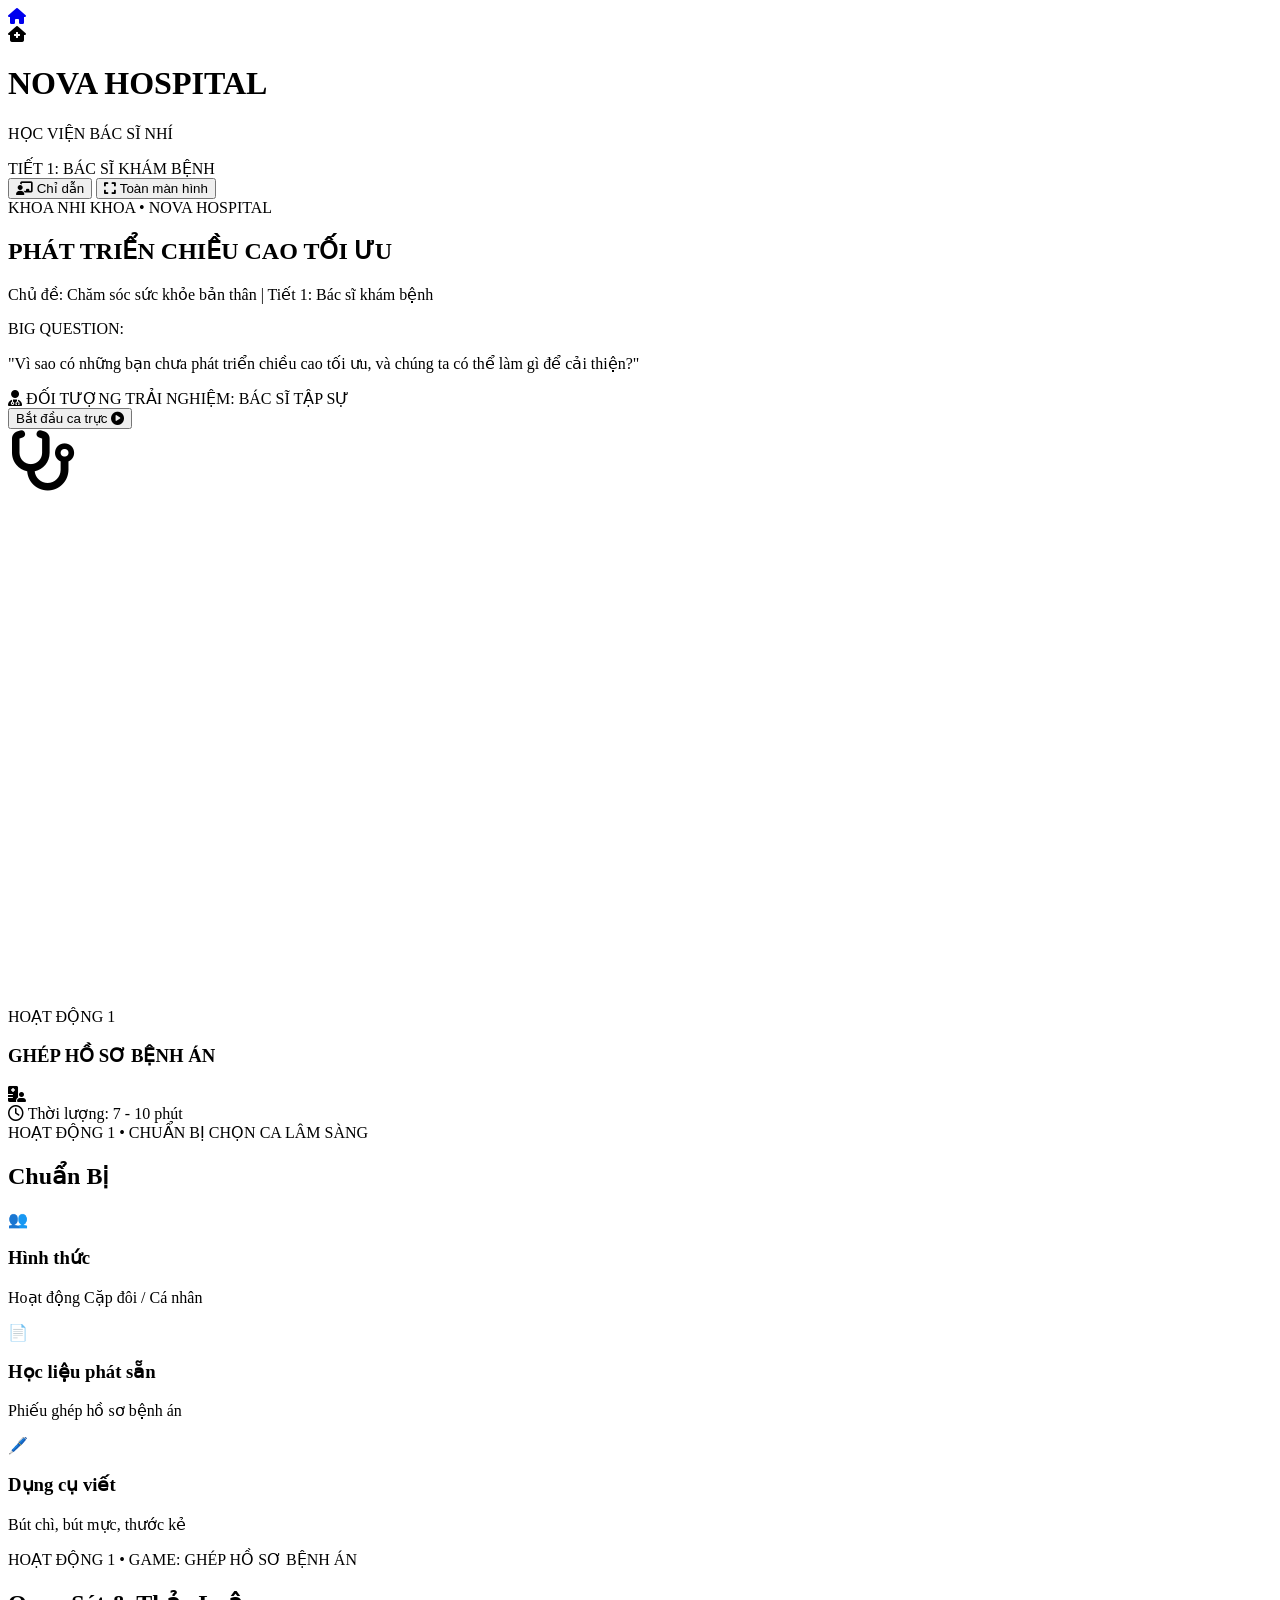
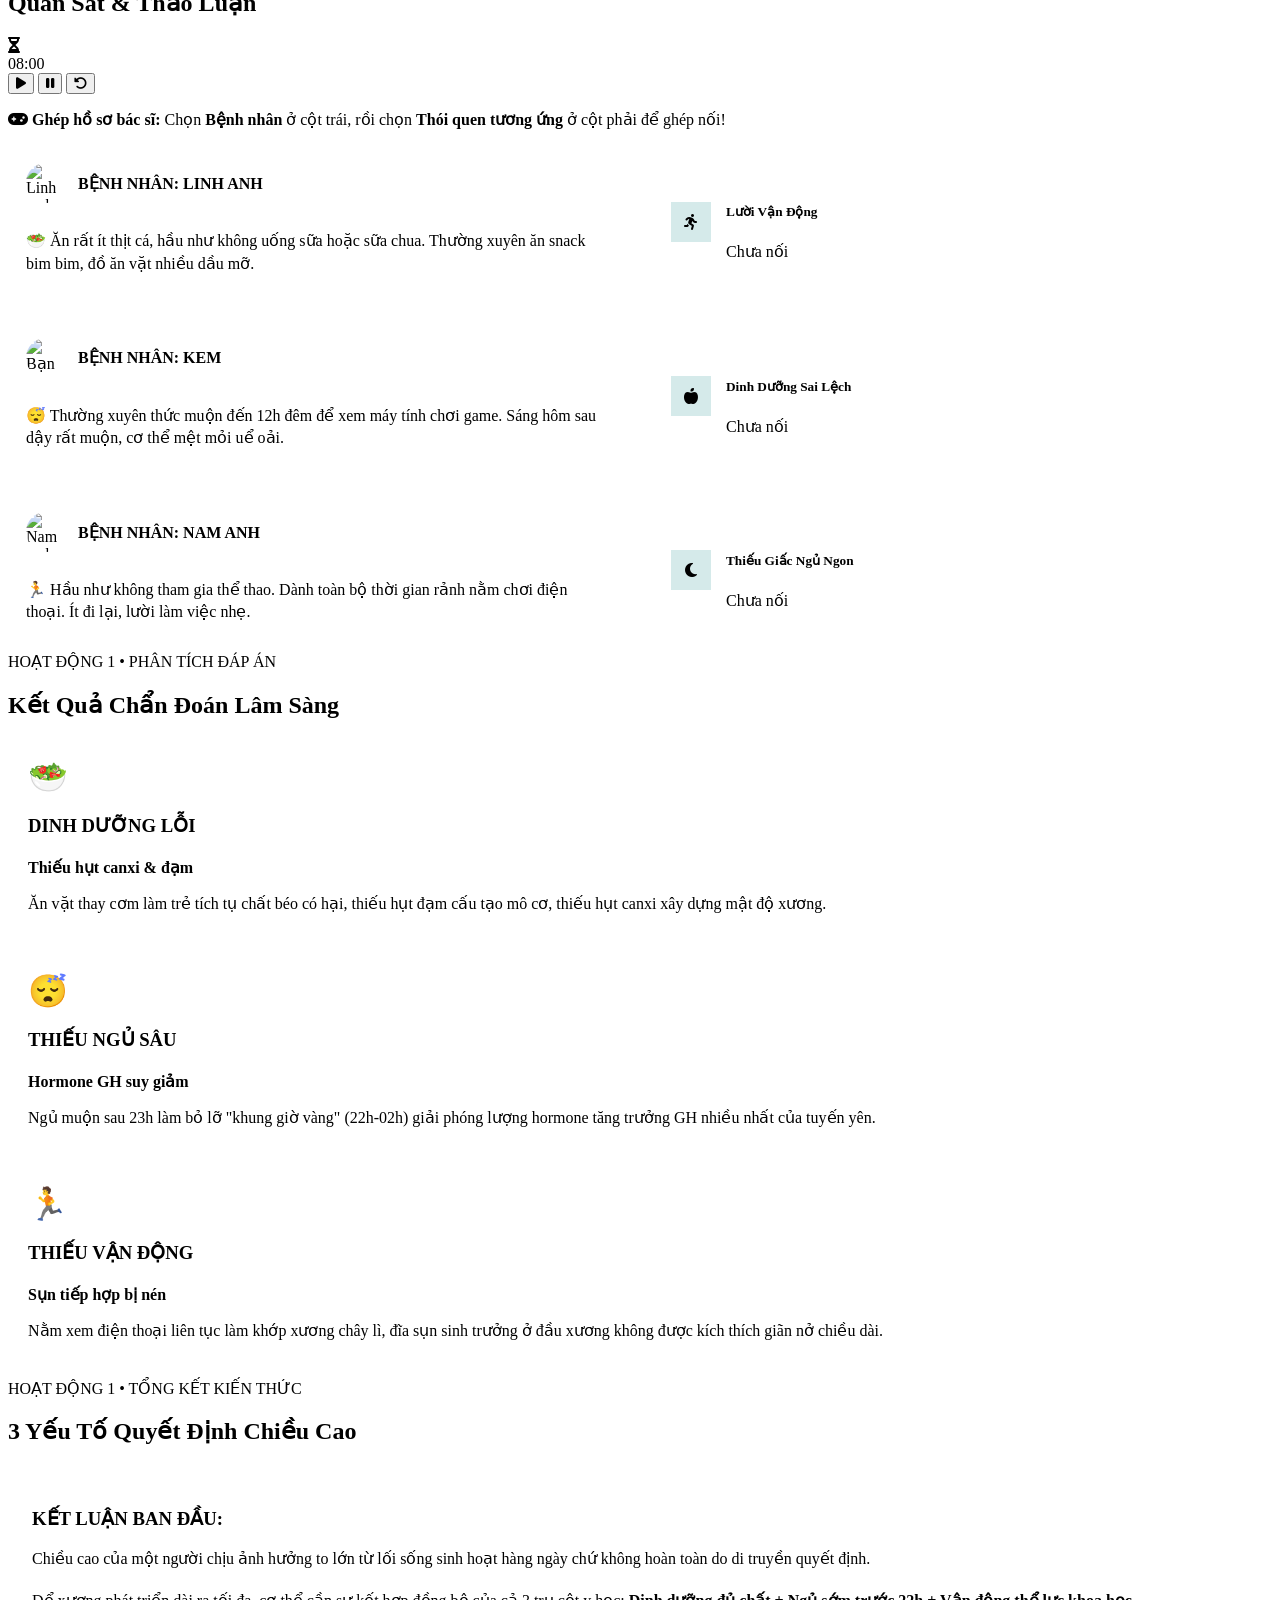
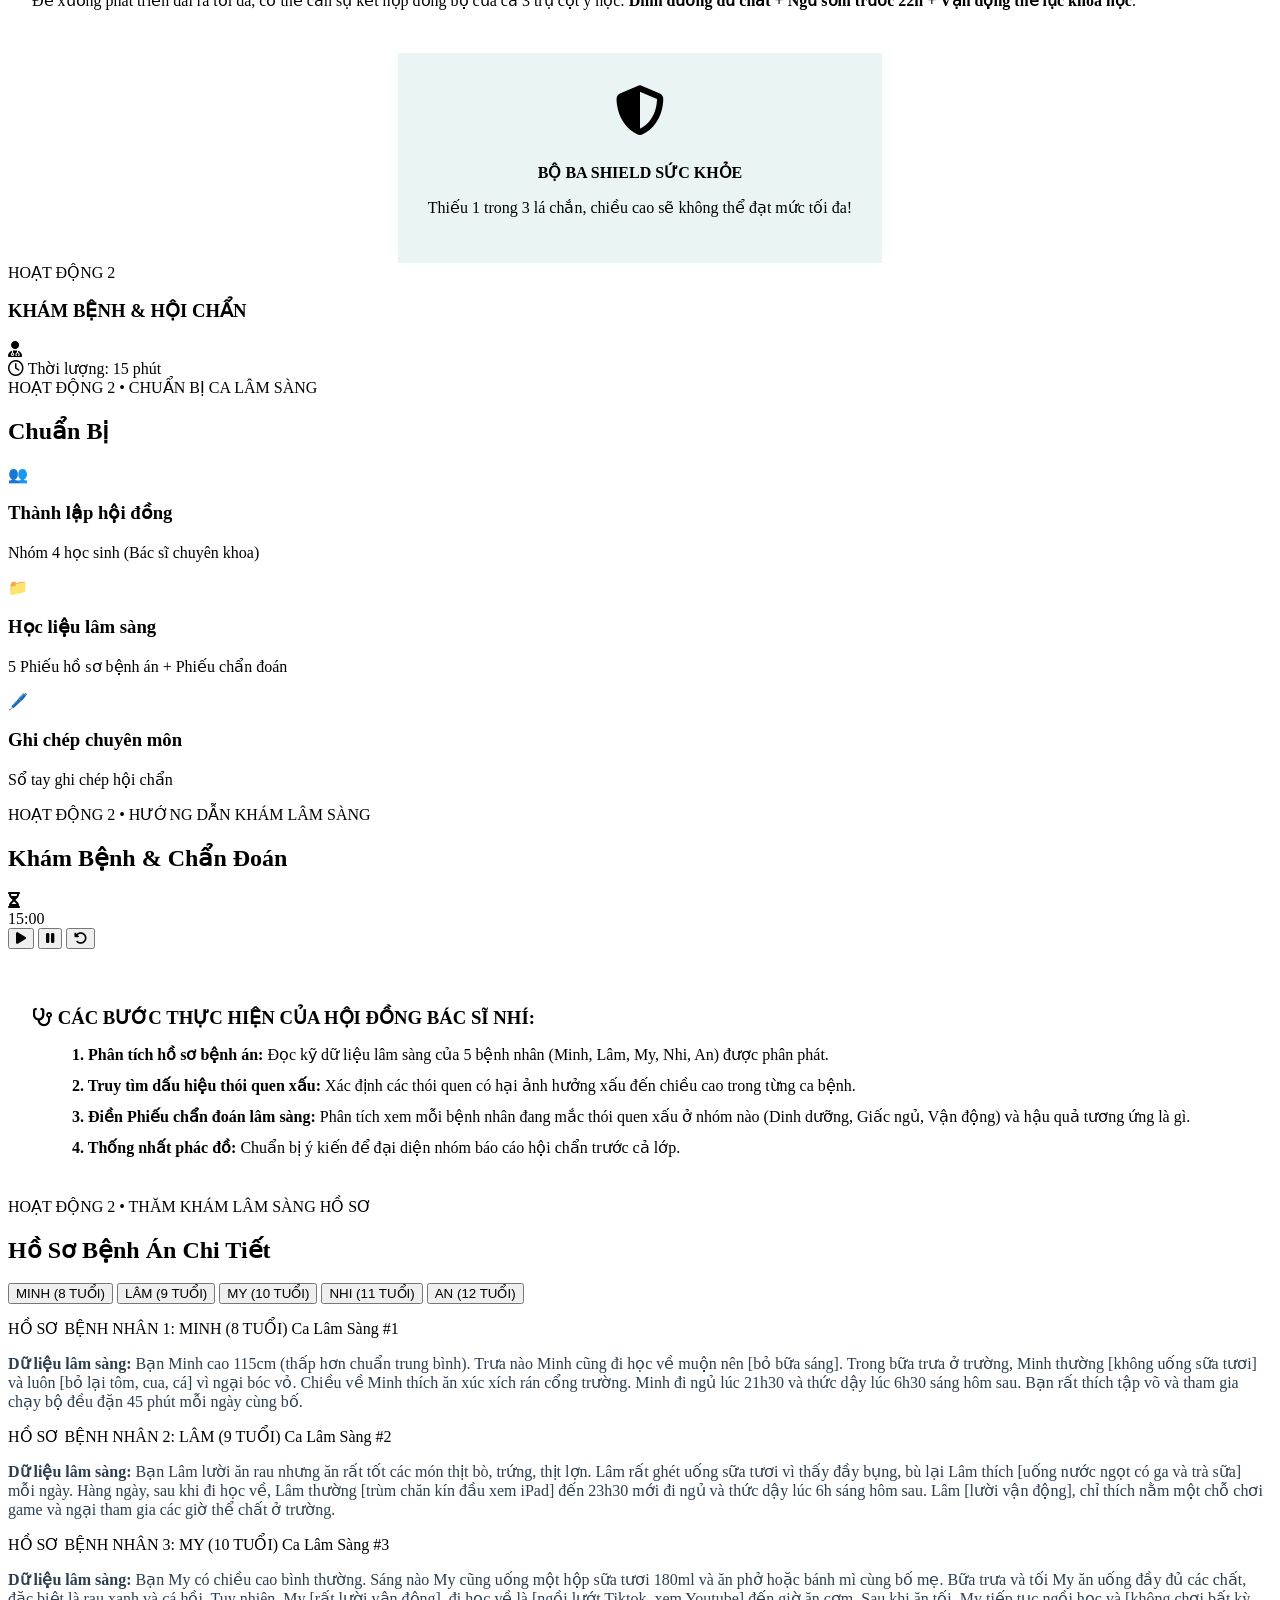
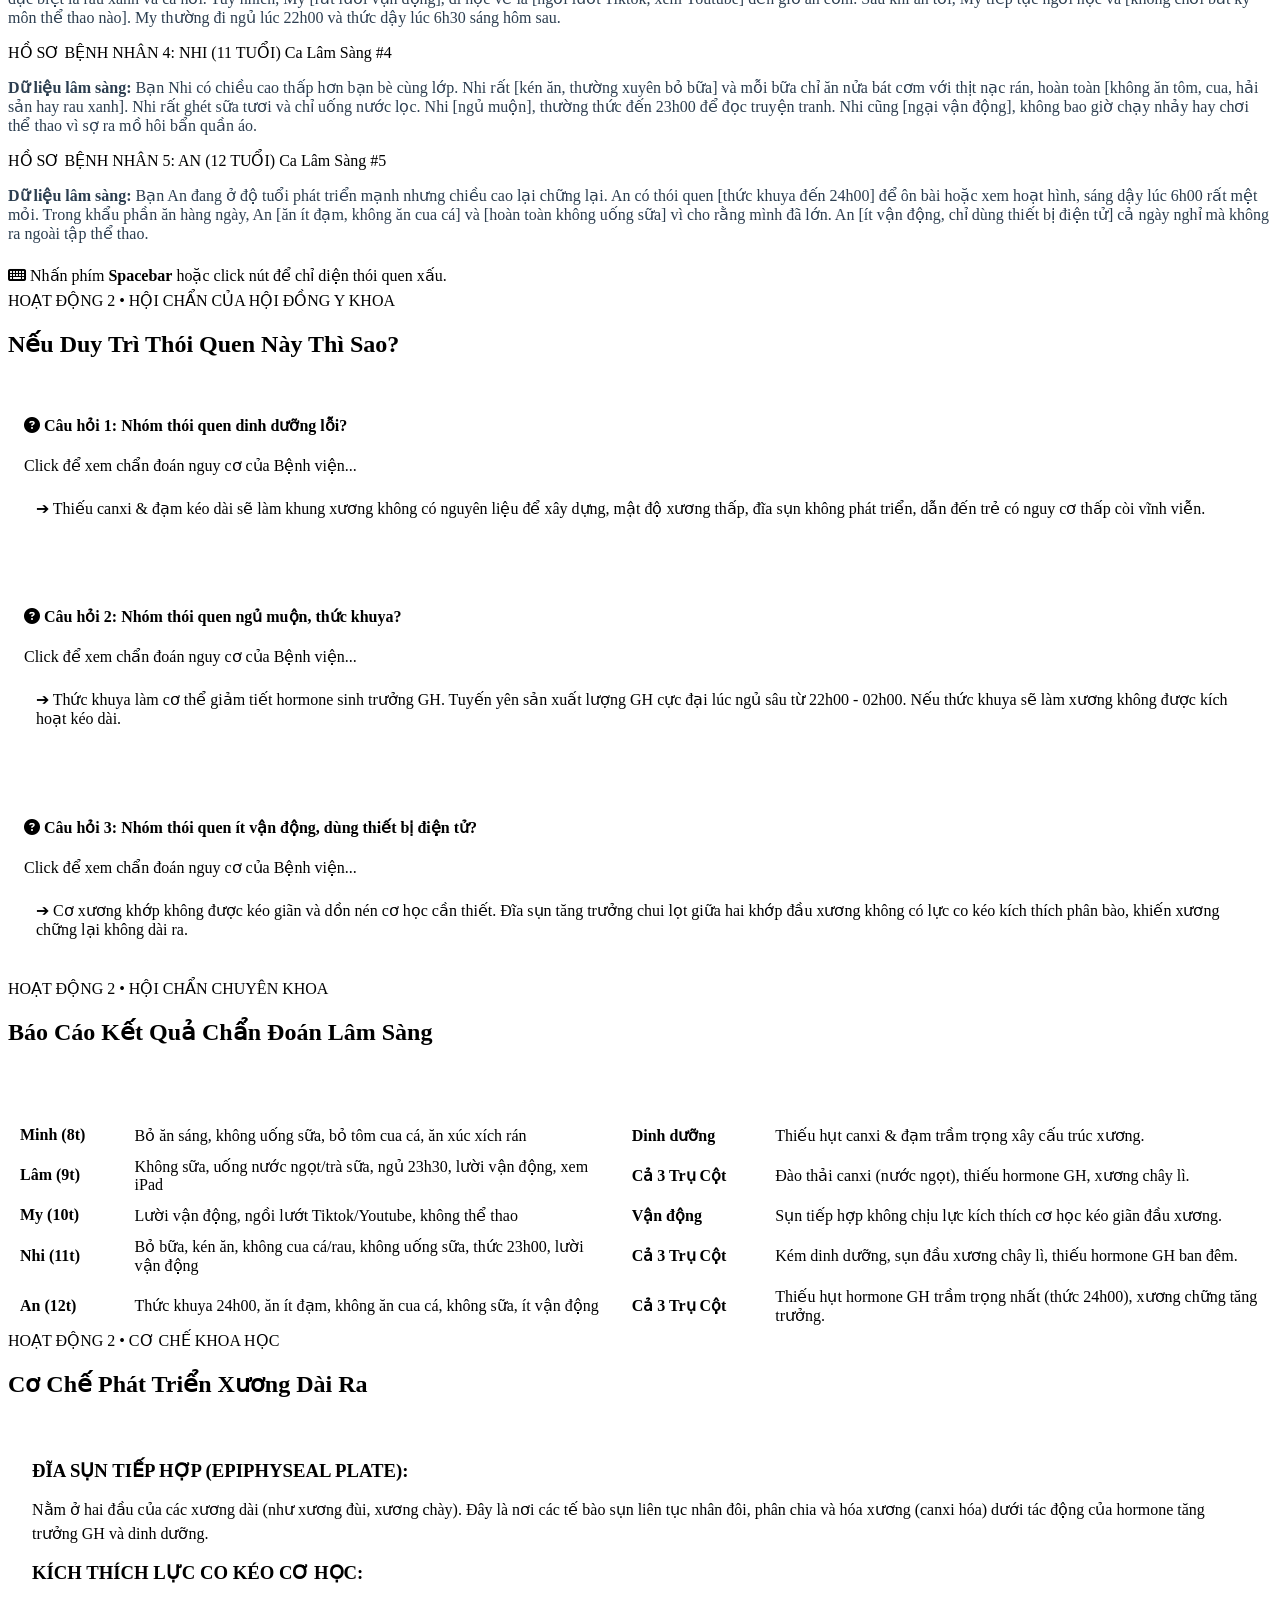
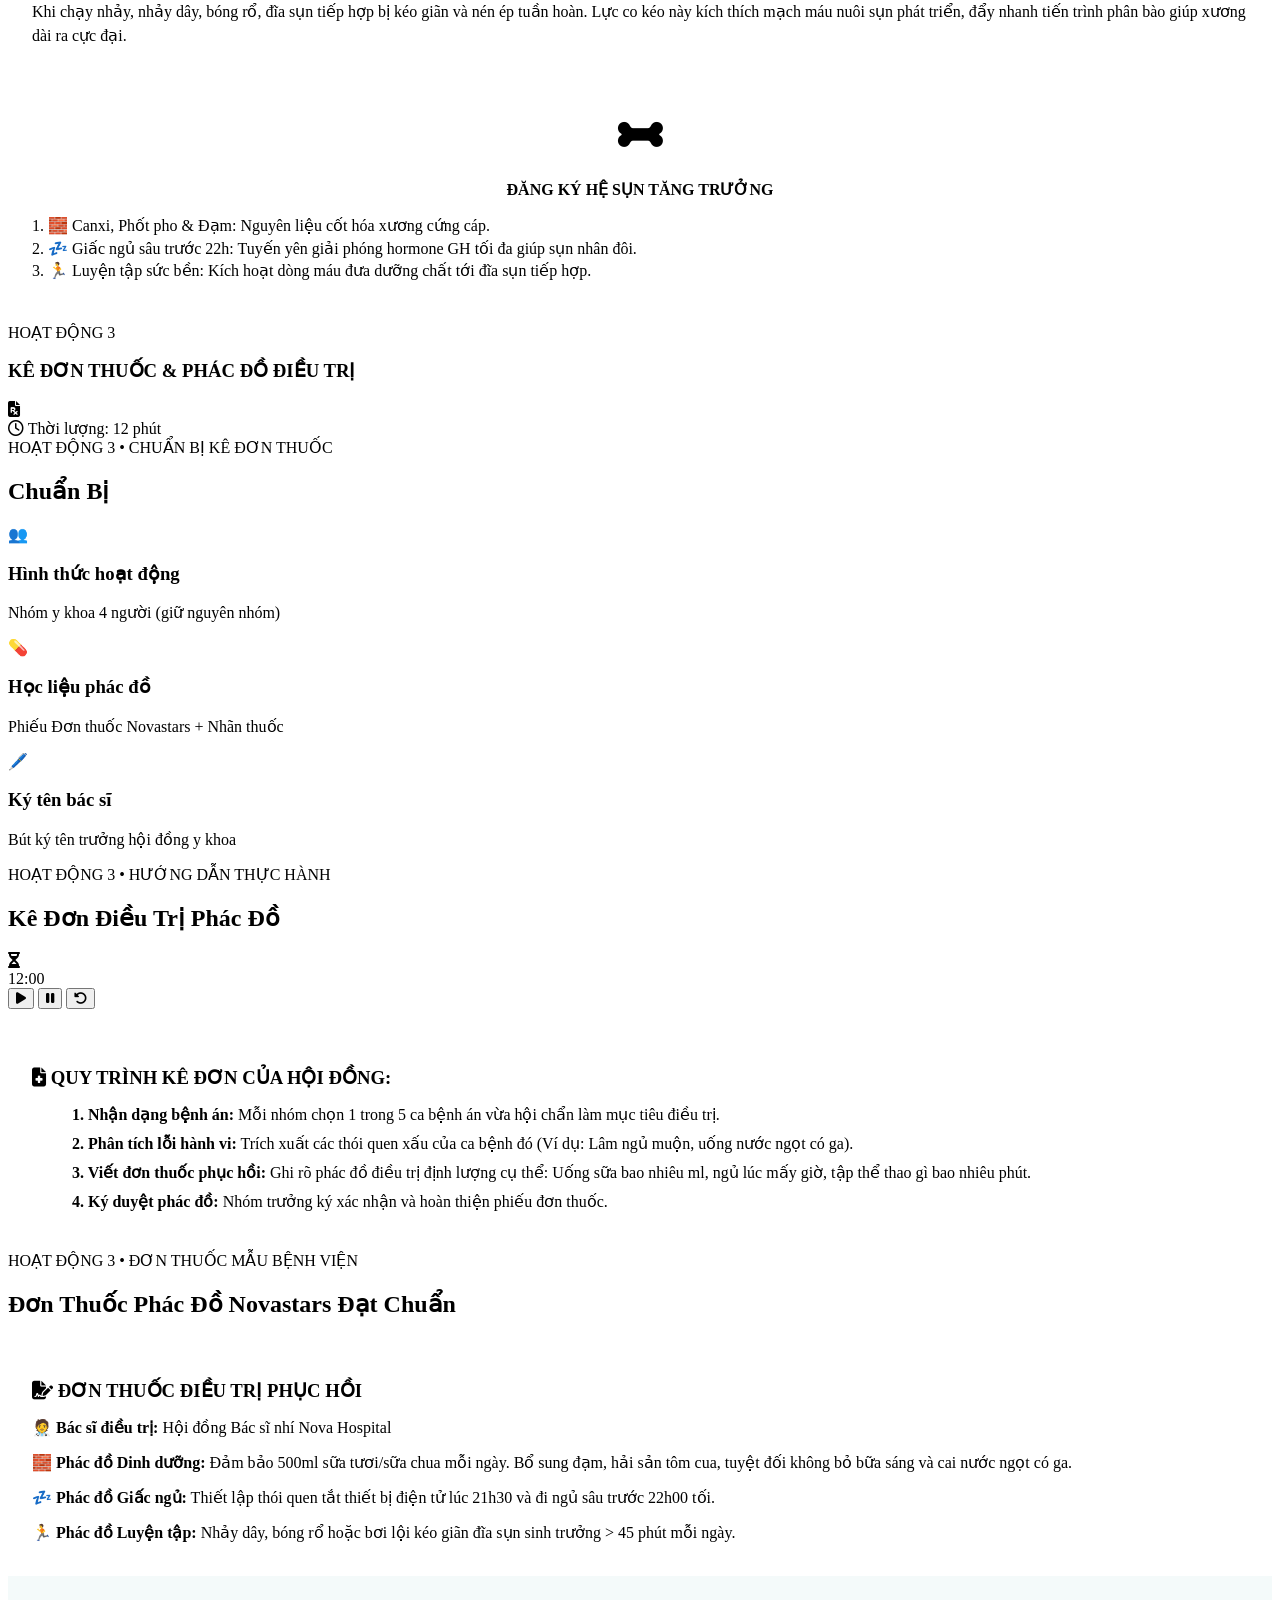
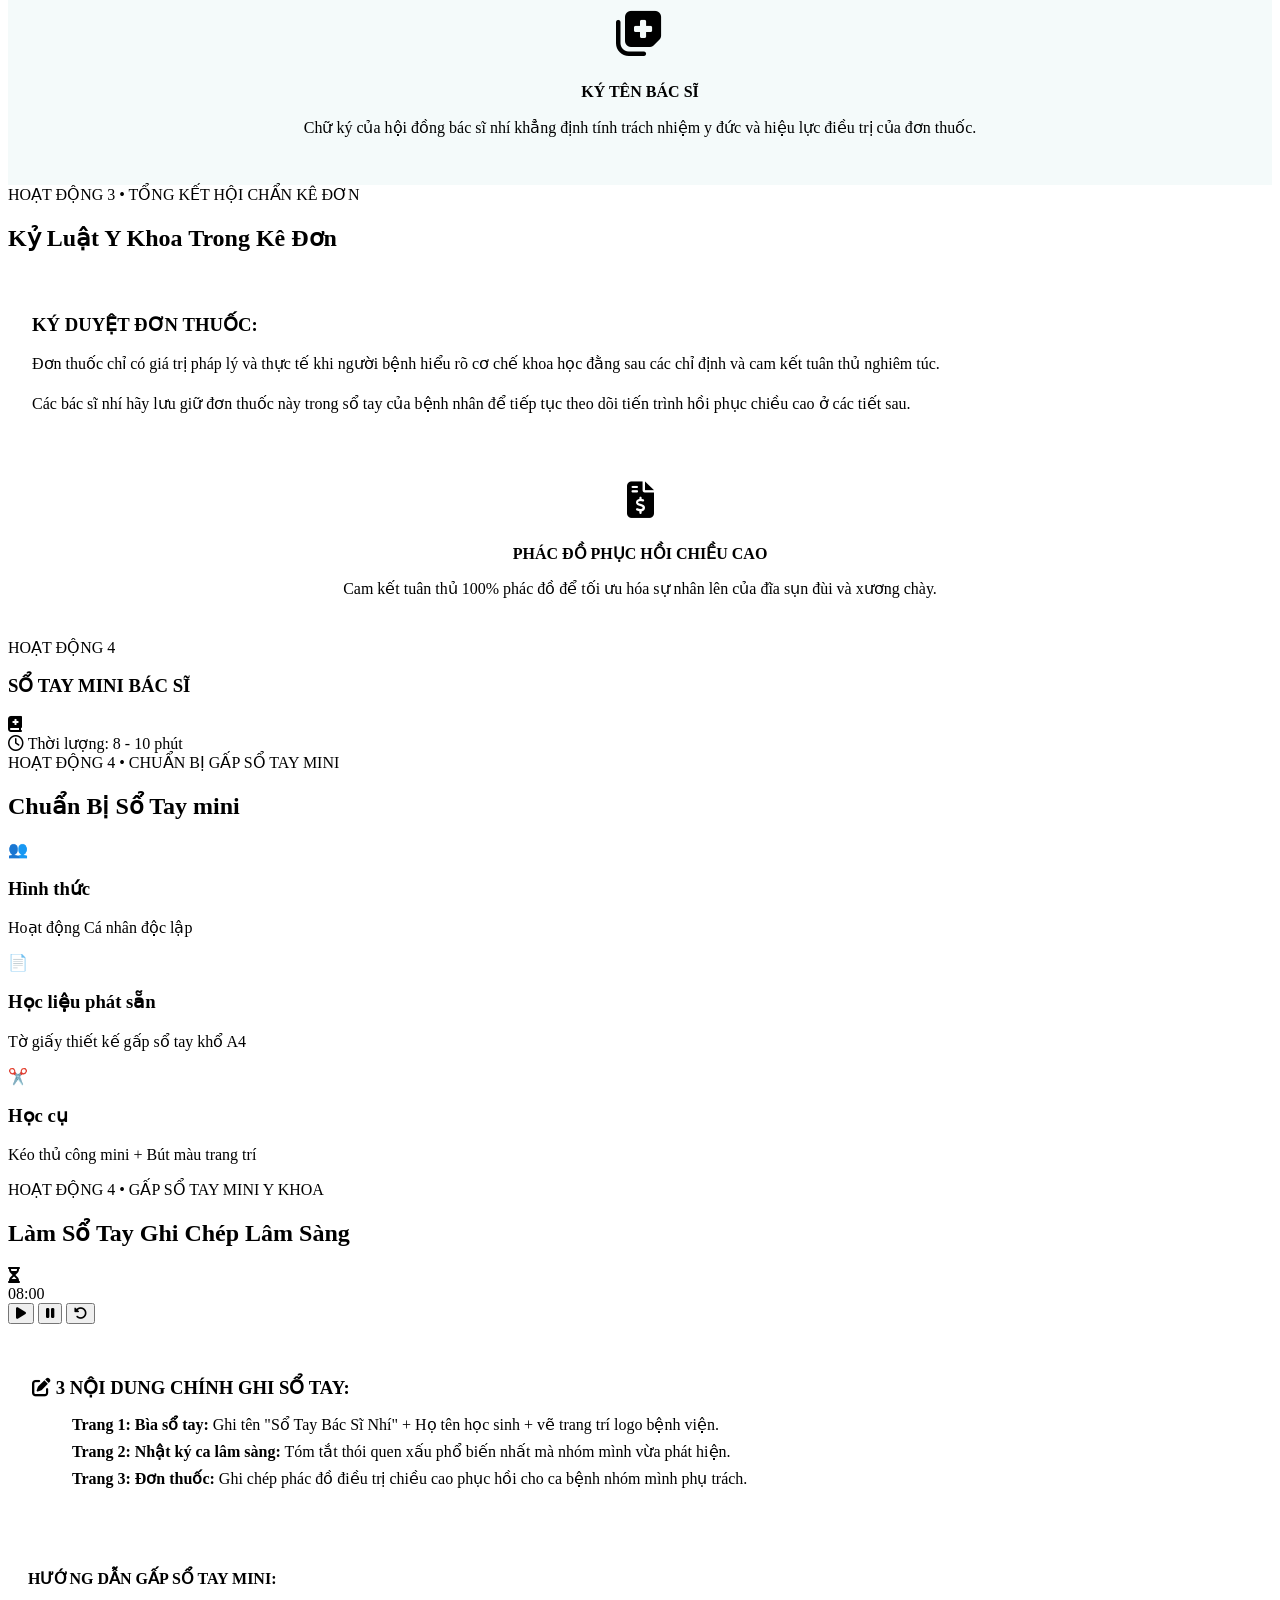
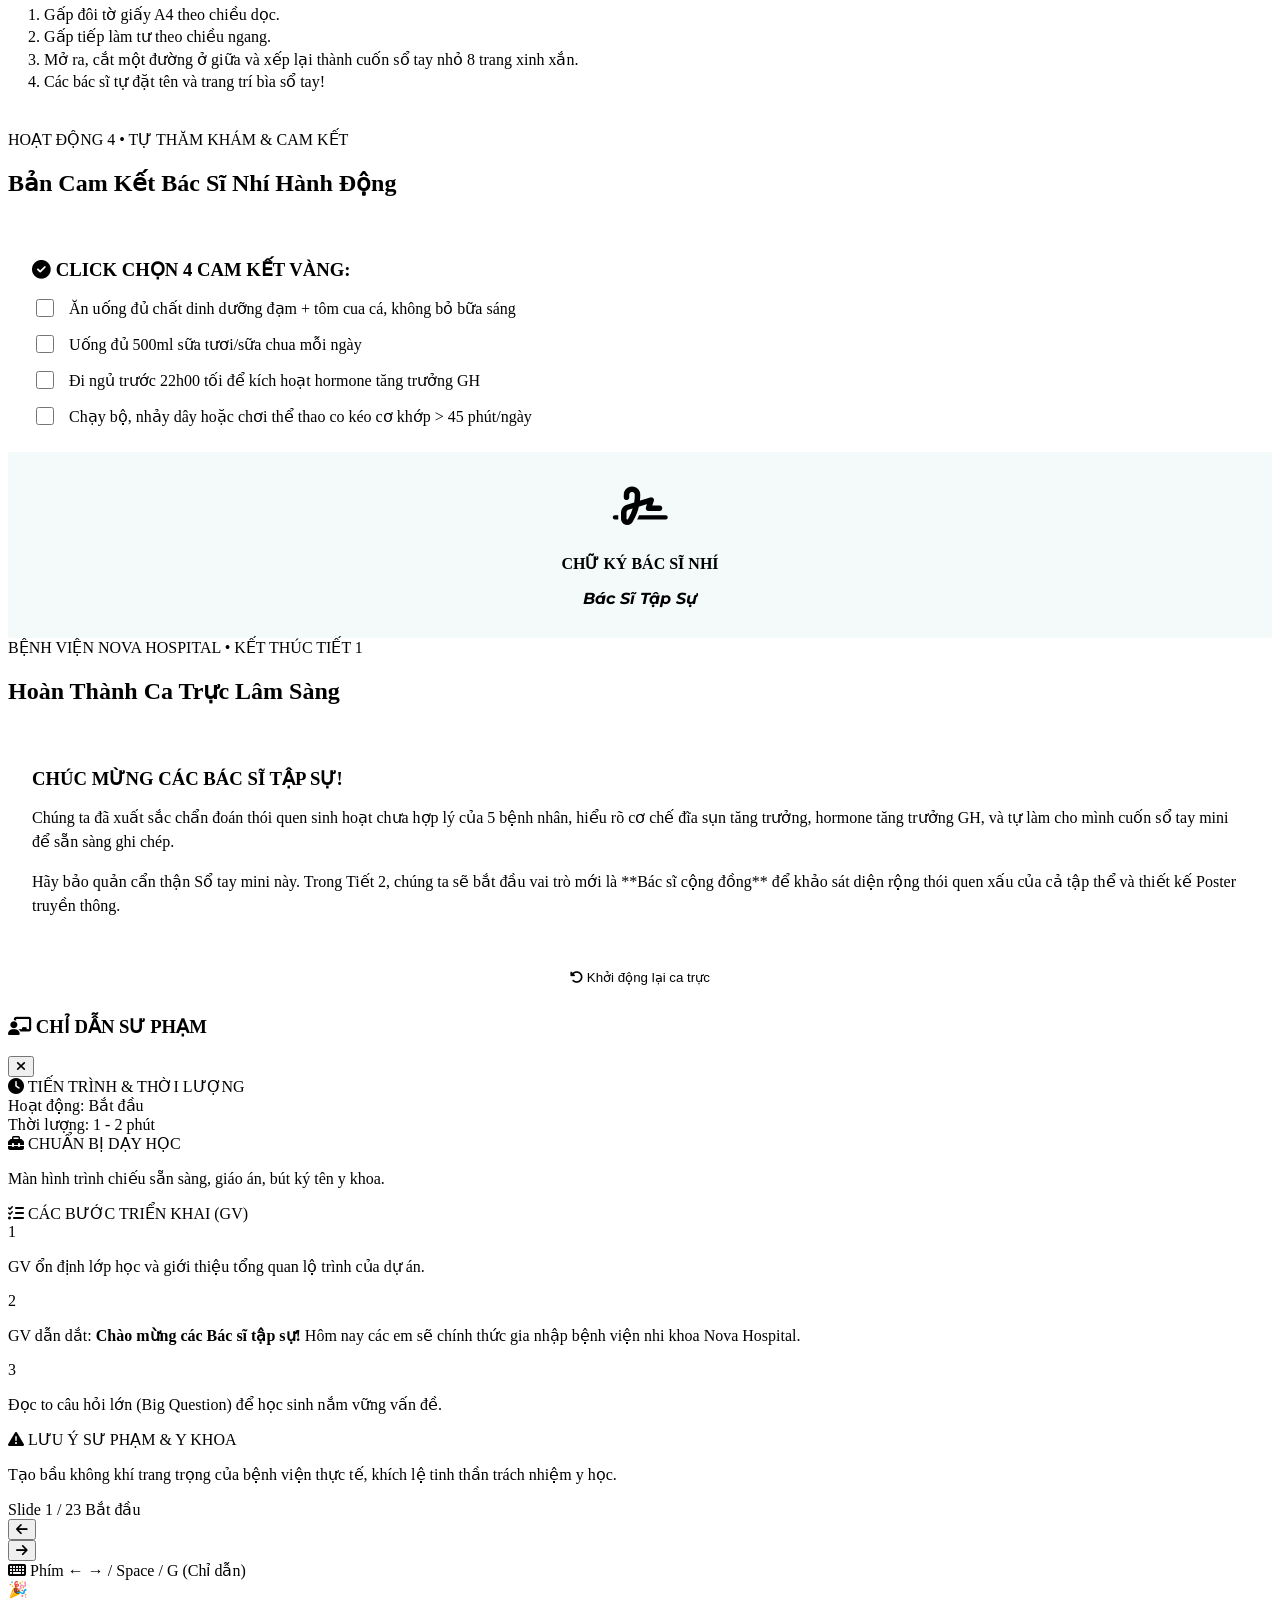
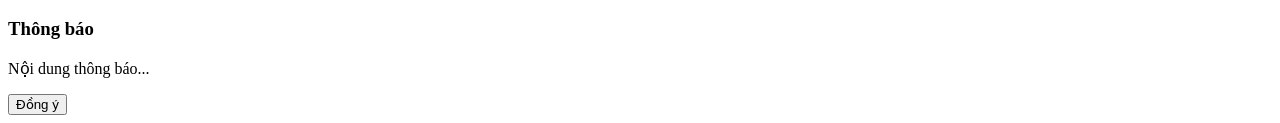
==== height_tiet1.html @ 6dd8d783 "Unify header layouts with home, fullscreen, guide, and stage indicators" ====
<!DOCTYPE html>
<html lang="vi">
<head>
  <meta charset="UTF-8">
  <meta name="viewport" content="width=device-width, initial-scale=1.0">
  <title>Học Viện Bác Sĩ Nhí - Tiết 1: Bác Sĩ Khám Bệnh | Nova Hospital</title>
  
  <!-- SEO Meta Tags -->
  <meta name="description" content="Hệ thống slide giảng dạy tương tác Tiết 1 - Bác sĩ khám bệnh: Khám lâm sàng, chẩn đoán thói quen và kê đơn phát triển chiều cao.">
  
  <!-- Icon & Google Fonts -->
  <link rel="stylesheet" href="https://cdnjs.cloudflare.com/ajax/libs/font-awesome/6.4.0/css/all.min.css">
  <link rel="preconnect" href="https://fonts.googleapis.com">
  <link rel="preconnect" href="https://fonts.gstatic.com" crossorigin>
  <link href="https://fonts.googleapis.com/css2?family=Montserrat:wght@400;500;600;700;800;900&family=Roboto:wght@300;400;500;700;900&display=swap" rel="stylesheet">
  
  <link rel="stylesheet" href="height_style_master.css">
</head>
<body class="light-mode">
  <!-- Background Glow Spheres -->
  <div class="bg-glow-sphere sphere-1"></div>
  <div class="bg-glow-sphere sphere-2"></div>
  <div class="bg-glow-sphere sphere-3"></div>

  <!-- App Header -->
  <header class="app-header">
    <div class="header-brand">
      <a href="height_portal.html" class="back-portal-btn" title="Quay lại Cổng Học Tập"><i class="fa-solid fa-house"></i></a>
      <div class="hospital-logo"><i class="fa-solid fa-house-medical"></i></div>
      <div class="brand-text">
        <h1>NOVA HOSPITAL</h1>
        <p>HỌC VIỆN BÁC SĨ NHÍ</p>
      </div>
    </div>
    
    <div class="active-stage-indicator" id="current-stage-display">
      TIẾT 1: BÁC SĨ KHÁM BỆNH
    </div>
    
    <div class="header-actions">
      <button class="action-btn" id="teacher-guide-toggle" title="Bật/Tắt Chỉ dẫn Giáo viên (G)">
        <i class="fa-solid fa-chalkboard-user"></i> <span class="btn-lbl">Chỉ dẫn</span>
      </button>
      <button class="action-btn" id="fullscreen-toggle" title="Toàn màn hình (F)">
        <i class="fa-solid fa-expand"></i> <span class="btn-lbl">Toàn màn hình</span>
      </button>
    </div>
  </header>

  <!-- Layout Wrapper (Slide + Teacher Guide Split) -->
  <div class="app-body-wrapper">
    
    <!-- Slides Viewport -->
    <main class="slides-container" id="slides-viewport">
      
      <!-- SLIDE 1: TRANG BÌA (COVER SLIDE) -->
      <section class="slide-panel active" id="slide-1" data-stage="Bắt đầu">
        <div class="cover-layout">
          <div class="cover-accent-line"></div>
          <div class="cover-content">
            <div class="department-tag">KHOA NHI KHOA &bull; NOVA HOSPITAL</div>
            <h2 class="main-title">PHÁT TRIỂN CHIỀU CAO TỐI ƯU</h2>
            <p class="subtitle">Chủ đề: Chăm sóc sức khỏe bản thân | Tiết 1: Bác sĩ khám bệnh</p>
            
            <div class="big-question-card glass-panel">
              <span class="question-q">BIG QUESTION:</span>
              <p class="question-text">"Vì sao có những bạn chưa phát triển chiều cao tối ưu, và chúng ta có thể làm gì để cải thiện?"</p>
            </div>
            
            <div class="cover-footer">
              <div class="role-badge">
                <i class="fa-solid fa-user-doctor"></i> ĐỐI TƯỢNG TRẢI NGHIỆM: BÁC SĨ TẬP SỰ
              </div>
              <button class="start-lecture-btn" id="start-btn">
                Bắt đầu ca trực <i class="fa-solid fa-circle-play"></i>
              </button>
            </div>
          </div>
          <div class="cover-illustration">
            <div class="stethoscope-glow" style="font-size: 60px; color: var(--accent-mint); text-shadow: 0 0 20px var(--accent-mint-glow);"><i class="fa-solid fa-stethoscope"></i></div>
            <div class="heartbeat-line">
              <svg viewBox="0 0 100 40" class="pulse-svg">
                <path d="M0,20 L25,20 L32,5 L40,35 L48,15 L54,25 L60,20 L100,20" fill="none" stroke="var(--accent-mint)" stroke-width="3" stroke-linecap="round"/>
              </svg>
            </div>
          </div>
        </div>
      </section>

      <!-- ==========================================
           HOẠT ĐỘNG 1: KHỞI ĐỘNG (SLIDE 2 - 6)
           ========================================== -->
      
      <!-- Slide 2: Intro HĐ1 -->
      <section class="slide-panel theme-green" id="slide-2" data-stage="HĐ1: Khởi động">
        <div class="activity-intro-layout color-green-theme">
          <div class="intro-badge">HOẠT ĐỘNG 1</div>
          <div class="intro-sub-card">
            <h3>GHÉP HỒ SƠ BỆNH ÁN</h3>
          </div>
          <div class="intro-icon-large"><i class="fa-solid fa-hospital-user"></i></div>
          <div class="intro-duration"><i class="fa-regular fa-clock"></i> Thời lượng: 7 - 10 phút</div>
        </div>
      </section>

      <!-- Slide 3: Chuẩn bị HĐ1 -->
      <section class="slide-panel theme-green" id="slide-3" data-stage="HĐ1: Chuẩn bị">
        <div class="slide-header">
          <span class="breadcrumb">HOẠT ĐỘNG 1 &bull; CHUẨN BỊ CHỌN CA LÂM SÀNG</span>
          <h2 class="slide-title">Chuẩn Bị</h2>
        </div>
        <div class="prep-grid-3-cards animate-up">
          <div class="prep-card">
            <div class="prep-card-icon">👥</div>
            <h3>Hình thức</h3>
            <p>Hoạt động Cặp đôi / Cá nhân</p>
          </div>
          <div class="prep-card">
            <div class="prep-card-icon">📄</div>
            <h3>Học liệu phát sẵn</h3>
            <p>Phiếu ghép hồ sơ bệnh án</p>
          </div>
          <div class="prep-card">
            <div class="prep-card-icon">🖊️</div>
            <h3>Dụng cụ viết</h3>
            <p>Bút chì, bút mực, thước kẻ</p>
          </div>
        </div>
      </section>

      <!-- Slide 4: Hướng dẫn HĐ1 + Matching Game + Countdown -->
      <section class="slide-panel theme-green" id="slide-4" data-stage="HĐ1: Hướng dẫn">
        <div class="slide-header-split">
          <div class="slide-header">
            <span class="breadcrumb">HOẠT ĐỘNG 1 &bull; GAME: GHÉP HỒ SƠ BỆNH ÁN</span>
            <h2 class="slide-title">Quan Sát & Thảo Luận</h2>
          </div>
          <!-- Timer Widget -->
          <div class="timer-widget" id="timer-hd1">
            <div class="timer-icon"><i class="fa-solid fa-hourglass-half"></i></div>
            <div class="timer-display">08:00</div>
            <div class="timer-controls">
              <button class="timer-btn play-btn" title="Bắt đầu"><i class="fa-solid fa-play"></i></button>
              <button class="timer-btn pause-btn hidden" title="Tạm dừng"><i class="fa-solid fa-pause"></i></button>
              <button class="timer-btn reset-btn" title="Đặt lại"><i class="fa-solid fa-rotate-left"></i></button>
            </div>
          </div>
        </div>
        
        <div class="interactive-matching-game">
          <p class="game-instruction" style="margin-bottom: 12px; color: var(--accent-teal);">
            <i class="fa-solid fa-gamepad"></i> <strong>Ghép hồ sơ bác sĩ:</strong> Chọn <strong>Bệnh nhân</strong> ở cột trái, rồi chọn <strong>Thói quen tương ứng</strong> ở cột phải để ghép nối!
          </p>
          
          <div class="matching-container" style="display: grid; grid-template-columns: 1fr 1fr; gap: 30px; position: relative;">
            <!-- SVG overlay to draw connection lines - USER REQUEST -->
            <svg id="matching-svg" style="position: absolute; top: 0; left: 0; width: 100%; height: 100%; pointer-events: none; z-index: 10;"></svg>
            
            <!-- Cột trái: Bệnh nhân -->
            <div class="matching-column" id="profiles-column" style="display: flex; flex-direction: column; gap: 12px; z-index: 5;">
              <div class="match-item card-item" data-id="nut" id="profile-linhanh" style="background: rgba(255,255,255,0.03); border: 1.5px solid var(--panel-border); border-radius: var(--radius-md); padding: 12px 18px; cursor: pointer; transition: var(--transition-fast);">
                <div class="patient-card-header" style="display: flex; align-items: center; gap: 12px; margin-bottom: 6px;">
                  <img src="patient_linh_anh.png" alt="Linh Anh" class="patient-thumb-img" style="width: 40px; height: 40px; border-radius: 50%; border: 2px solid var(--accent-mint);">
                  <h4 style="font-family: var(--font-accent); font-weight: 800; color: var(--text-main);">BỆNH NHÂN: LINH ANH</h4>
                </div>
                <p class="item-desc" style="color: var(--text-muted); line-height: 1.4;">🥗 Ăn rất ít thịt cá, hầu như không uống sữa hoặc sữa chua. Thường xuyên ăn snack bim bim, đồ ăn vặt nhiều dầu mỡ.</p>
              </div>
              
              <div class="match-item card-item" data-id="sleep" id="profile-kem" style="background: rgba(255,255,255,0.03); border: 1.5px solid var(--panel-border); border-radius: var(--radius-md); padding: 12px 18px; cursor: pointer; transition: var(--transition-fast);">
                <div class="patient-card-header" style="display: flex; align-items: center; gap: 12px; margin-bottom: 6px;">
                  <img src="patient_kem.png" alt="Bạn Kem" class="patient-thumb-img" style="width: 40px; height: 40px; border-radius: 50%; border: 2px solid var(--accent-mint);">
                  <h4 style="font-family: var(--font-accent); font-weight: 800; color: var(--text-main);">BỆNH NHÂN: KEM</h4>
                </div>
                <p class="item-desc" style="color: var(--text-muted); line-height: 1.4;">😴 Thường xuyên thức muộn đến 12h đêm để xem máy tính chơi game. Sáng hôm sau dậy rất muộn, cơ thể mệt mỏi uể oải.</p>
              </div>
              
              <div class="match-item card-item" data-id="exercise" id="profile-namanh" style="background: rgba(255,255,255,0.03); border: 1.5px solid var(--panel-border); border-radius: var(--radius-md); padding: 12px 18px; cursor: pointer; transition: var(--transition-fast);">
                <div class="patient-card-header" style="display: flex; align-items: center; gap: 12px; margin-bottom: 6px;">
                  <img src="patient_nam_anh.png" alt="Nam Anh" class="patient-thumb-img" style="width: 40px; height: 40px; border-radius: 50%; border: 2px solid var(--accent-mint);">
                  <h4 style="font-family: var(--font-accent); font-weight: 800; color: var(--text-main);">BỆNH NHÂN: NAM ANH</h4>
                </div>
                <p class="item-desc" style="color: var(--text-muted); line-height: 1.4;">🏃 Hầu như không tham gia thể thao. Dành toàn bộ thời gian rảnh nằm chơi điện thoại. Ít đi lại, lười làm việc nhẹ.</p>
              </div>
            </div>
            
            <!-- Cột phải: Thói quen -->
            <div class="matching-column" id="targets-column" style="display: flex; flex-direction: column; gap: 12px; justify-content: space-around; z-index: 5;">
              <div class="match-target" data-match="exercise" id="target-ex" style="background: rgba(255,255,255,0.03); border: 1.5px solid var(--panel-border); border-radius: var(--radius-md); padding: 16px; cursor: pointer; transition: var(--transition-fast); display: flex; align-items: center; gap: 15px;">
                <div class="target-icon" style="width: 40px; height: 40px; border-radius: var(--radius-sm); background: rgba(49, 151, 149, 0.2); display: flex; align-items: center; justify-content: center; color: var(--accent-teal); "><i class="fa-solid fa-person-running"></i></div>
                <div>
                  <h5 style="font-family: var(--font-accent); font-weight: 800; color: var(--text-main);">Lười Vận Động</h5>
                  <span class="match-status-badge" style="color: var(--text-muted);">Chưa nối</span>
                </div>
              </div>
              
              <div class="match-target" data-match="nut" id="target-nut" style="background: rgba(255,255,255,0.03); border: 1.5px solid var(--panel-border); border-radius: var(--radius-md); padding: 16px; cursor: pointer; transition: var(--transition-fast); display: flex; align-items: center; gap: 15px;">
                <div class="target-icon" style="width: 40px; height: 40px; border-radius: var(--radius-sm); background: rgba(49, 151, 149, 0.2); display: flex; align-items: center; justify-content: center; color: var(--accent-teal); "><i class="fa-solid fa-apple-whole"></i></div>
                <div>
                  <h5 style="font-family: var(--font-accent); font-weight: 800; color: var(--text-main);">Dinh Dưỡng Sai Lệch</h5>
                  <span class="match-status-badge" style="color: var(--text-muted);">Chưa nối</span>
                </div>
              </div>
              
              <div class="match-target" data-match="sleep" id="target-sleep" style="background: rgba(255,255,255,0.03); border: 1.5px solid var(--panel-border); border-radius: var(--radius-md); padding: 16px; cursor: pointer; transition: var(--transition-fast); display: flex; align-items: center; gap: 15px;">
                <div class="target-icon" style="width: 40px; height: 40px; border-radius: var(--radius-sm); background: rgba(49, 151, 149, 0.2); display: flex; align-items: center; justify-content: center; color: var(--accent-teal); "><i class="fa-solid fa-moon"></i></div>
                <div>
                  <h5 style="font-family: var(--font-accent); font-weight: 800; color: var(--text-main);">Thiếu Giấc Ngủ Ngon</h5>
                  <span class="match-status-badge" style="color: var(--text-muted);">Chưa nối</span>
                </div>
              </div>
            </div>
          </div>
        </div>
      </section>

      <!-- Slide 5: Đáp án HĐ1 -->
      <section class="slide-panel theme-green" id="slide-5" data-stage="HĐ1: Đáp án">
        <div class="slide-header">
          <span class="breadcrumb">HOẠT ĐỘNG 1 &bull; PHÂN TÍCH ĐÁP ÁN</span>
          <h2 class="slide-title">Kết Quả Chẩn Đoán Lâm Sàng</h2>
        </div>
        <div class="grid-3-cols" style="gap: 15px; margin-top: 10px;">
          <!-- Card 1 -->
          <div class="info-card glass-panel" style="border-top: 4px solid var(--accent-red); padding: 20px;">
            <div style="font-size: 32px; margin-bottom: 8px;">🥗</div>
            <h3 style="font-family: var(--font-accent); font-weight: 800; color: var(--accent-red); margin-bottom: 10px;">DINH DƯỠNG LỖI</h3>
            <h4 style="font-weight: 700; color: var(--text-main); margin-bottom: 6px;">Thiếu hụt canxi & đạm</h4>
            <p style="color: var(--text-muted); line-height: 1.4;">Ăn vặt thay cơm làm trẻ tích tụ chất béo có hại, thiếu hụt đạm cấu tạo mô cơ, thiếu hụt canxi xây dựng mật độ xương.</p>
          </div>
          
          <!-- Card 2 -->
          <div class="info-card glass-panel" style="border-top: 4px solid var(--accent-red); padding: 20px;">
            <div style="font-size: 32px; margin-bottom: 8px;">😴</div>
            <h3 style="font-family: var(--font-accent); font-weight: 800; color: var(--accent-red); margin-bottom: 10px;">THIẾU NGỦ SÂU</h3>
            <h4 style="font-weight: 700; color: var(--text-main); margin-bottom: 6px;">Hormone GH suy giảm</h4>
            <p style="color: var(--text-muted); line-height: 1.4;">Ngủ muộn sau 23h làm bỏ lỡ "khung giờ vàng" (22h-02h) giải phóng lượng hormone tăng trưởng GH nhiều nhất của tuyến yên.</p>
          </div>
          
          <!-- Card 3 -->
          <div class="info-card glass-panel" style="border-top: 4px solid var(--accent-red); padding: 20px;">
            <div style="font-size: 32px; margin-bottom: 8px;">🏃</div>
            <h3 style="font-family: var(--font-accent); font-weight: 800; color: var(--accent-red); margin-bottom: 10px;">THIẾU VẬN ĐỘNG</h3>
            <h4 style="font-weight: 700; color: var(--text-main); margin-bottom: 6px;">Sụn tiếp hợp bị nén</h4>
            <p style="color: var(--text-muted); line-height: 1.4;">Nằm xem điện thoại liên tục làm khớp xương chây lì, đĩa sụn sinh trưởng ở đầu xương không được kích thích giãn nở chiều dài.</p>
          </div>
        </div>
      </section>

      <!-- Slide 6: Tổng kết HĐ1 -->
      <section class="slide-panel theme-green" id="slide-6" data-stage="HĐ1: Tổng kết">
        <div class="slide-header">
          <span class="breadcrumb">HOẠT ĐỘNG 1 &bull; TỔNG KẾT KIẾN THỨC</span>
          <h2 class="slide-title">3 Yếu Tố Quyết Định Chiều Cao</h2>
        </div>
        <div class="grid-2-cols" style="align-items: center; gap: 40px; margin-top: 10px;">
          <div class="conclusion-box glass-panel focus-border" style="padding: 24px;">
            <h3 style="font-family: var(--font-accent); font-weight: 800; color: var(--accent-mint); margin-bottom: 12px;">KẾT LUẬN BAN ĐẦU:</h3>
            <p style="color: var(--text-main); line-height: 1.6;">
              Chiều cao của một người chịu ảnh hưởng to lớn từ lối sống sinh hoạt hàng ngày chứ không hoàn toàn do di truyền quyết định.
            </p>
            <p style="color: var(--text-main); line-height: 1.6; margin-top: 10px;">
              Để xương phát triển dài ra tối đa, cơ thể cần sự kết hợp đồng bộ của cả 3 trụ cột y học: <strong>Dinh dưỡng đủ chất + Ngủ sớm trước 22h + Vận động thể lực khoa học</strong>.
            </p>
          </div>
          <div class="infographic-placeholder" style="display: flex; justify-content: center; align-items: center;">
            <div style="background: rgba(49, 151, 149, 0.1); border: 2.5px dashed var(--accent-mint); padding: 30px; border-radius: var(--radius-lg); text-align: center;">
              <div style="font-size: 50px; color: var(--accent-mint); margin-bottom: 12px;"><i class="fa-solid fa-shield-halved"></i></div>
              <h4 style="font-family: var(--font-accent); font-weight: 800; color: var(--accent-navy); margin-bottom: 6px;">BỘ BA SHIELD SỨC KHỎE</h4>
              <p style="color: var(--text-muted);">Thiếu 1 trong 3 lá chắn, chiều cao sẽ không thể đạt mức tối đa!</p>
            </div>
          </div>
        </div>
      </section>

      <!-- ==========================================
           HOẠT ĐỘNG 2: KHÁM BỆNH & HỘI CHẨN (SLIDE 7 - 13)
           ========================================== -->

      <!-- Slide 7: Intro HĐ2 -->
      <section class="slide-panel theme-teal" id="slide-7" data-stage="HĐ2: Chẩn đoán">
        <div class="activity-intro-layout color-teal-theme">
          <div class="intro-badge">HOẠT ĐỘNG 2</div>
          <div class="intro-sub-card">
            <h3>KHÁM BỆNH & HỘI CHẨN</h3>
          </div>
          <div class="intro-icon-large"><i class="fa-solid fa-user-doctor"></i></div>
          <div class="intro-duration"><i class="fa-regular fa-clock"></i> Thời lượng: 15 phút</div>
        </div>
      </section>

      <!-- Slide 8: Chuẩn bị HĐ2 -->
      <section class="slide-panel theme-teal" id="slide-8" data-stage="HĐ2: Chuẩn bị">
        <div class="slide-header">
          <span class="breadcrumb">HOẠT ĐỘNG 2 &bull; CHUẨN BỊ CA LÂM SÀNG</span>
          <h2 class="slide-title">Chuẩn Bị</h2>
        </div>
        <div class="prep-grid-3-cards animate-up">
          <div class="prep-card">
            <div class="prep-card-icon">👥</div>
            <h3>Thành lập hội đồng</h3>
            <p>Nhóm 4 học sinh (Bác sĩ chuyên khoa)</p>
          </div>
          <div class="prep-card">
            <div class="prep-card-icon">📁</div>
            <h3>Học liệu lâm sàng</h3>
            <p>5 Phiếu hồ sơ bệnh án + Phiếu chẩn đoán</p>
          </div>
          <div class="prep-card">
            <div class="prep-card-icon">🖊️</div>
            <h3>Ghi chép chuyên môn</h3>
            <p>Sổ tay ghi chép hội chẩn</p>
          </div>
        </div>
      </section>

      <!-- Slide 9: Hướng dẫn HĐ2 + Countdown -->
      <section class="slide-panel theme-teal" id="slide-9" data-stage="HĐ2: Hướng dẫn">
        <div class="slide-header-split">
          <div class="slide-header">
            <span class="breadcrumb">HOẠT ĐỘNG 2 &bull; HƯỚNG DẪN KHÁM LÂM SÀNG</span>
            <h2 class="slide-title">Khám Bệnh & Chẩn Đoán</h2>
          </div>
          <!-- Timer Widget -->
          <div class="timer-widget" id="timer-hd2">
            <div class="timer-icon"><i class="fa-solid fa-hourglass-half"></i></div>
            <div class="timer-display">15:00</div>
            <div class="timer-controls">
              <button class="timer-btn play-btn" title="Bắt đầu"><i class="fa-solid fa-play"></i></button>
              <button class="timer-btn pause-btn hidden" title="Tạm dừng"><i class="fa-solid fa-pause"></i></button>
              <button class="timer-btn reset-btn" title="Đặt lại"><i class="fa-solid fa-rotate-left"></i></button>
            </div>
          </div>
        </div>
        
        <div class="instructions-steps-box glass-panel" style="padding: 24px; margin-top: 15px;">
          <h3 style="font-family: var(--font-accent); font-weight: 800; color: var(--accent-mint); margin-bottom: 12px;"><i class="fa-solid fa-stethoscope"></i> CÁC BƯỚC THỰC HIỆN CỦA HỘI ĐỒNG BÁC SĨ NHÍ:</h3>
          <ul class="numbered-list-styled" style="display: flex; flex-direction: column; gap: 12px; list-style: none;">
            <li><strong>1. Phân tích hồ sơ bệnh án:</strong> Đọc kỹ dữ liệu lâm sàng của 5 bệnh nhân (Minh, Lâm, My, Nhi, An) được phân phát.</li>
            <li><strong>2. Truy tìm dấu hiệu thói quen xấu:</strong> Xác định các thói quen có hại ảnh hưởng xấu đến chiều cao trong từng ca bệnh.</li>
            <li><strong>3. Điền Phiếu chẩn đoán lâm sàng:</strong> Phân tích xem mỗi bệnh nhân đang mắc thói quen xấu ở nhóm nào (Dinh dưỡng, Giấc ngủ, Vận động) và hậu quả tương ứng là gì.</li>
            <li><strong>4. Thống nhất phác đồ:</strong> Chuẩn bị ý kiến để đại diện nhóm báo cáo hội chẩn trước cả lớp.</li>
          </ul>
        </div>
      </section>

      <!-- Slide 10: Hồ sơ 5 bệnh án + Click/Spacebar Highlight -->
      <section class="slide-panel theme-teal" id="slide-10" data-stage="HĐ2: Hồ sơ bệnh án">
        <div class="slide-header">
          <span class="breadcrumb">HOẠT ĐỘNG 2 &bull; THĂM KHÁM LÂM SÀNG HỒ SƠ</span>
          <h2 class="slide-title">Hồ Sơ Bệnh Án Chi Tiết</h2>
        </div>
        
        <div class="patient-select-tabs" style="margin-top: 10px;">
          <button class="patient-tab active" data-patient="minh">MINH (8 TUỔI)</button>
          <button class="patient-tab" data-patient="lam">LÂM (9 TUỔI)</button>
          <button class="patient-tab" data-patient="my">MY (10 TUỔI)</button>
          <button class="patient-tab" data-patient="nhi">NHI (11 TUỔI)</button>
          <button class="patient-tab" data-patient="an">AN (12 TUỔI)</button>
        </div>
 
        <div class="patient-record-viewer" style="margin-top: 15px;">
          <!-- Bệnh nhân Minh -->
          <div class="patient-record-content" id="record-minh">
            <div class="record-patient-title">
              <span>HỒ SƠ BỆNH NHÂN 1: MINH (8 TUỔI)</span>
              <span class="patient-status text-red">Ca Lâm Sàng #1</span>
            </div>
            <p class="record-text" style="color: #2C3E50;">
              <strong>Dữ liệu lâm sàng:</strong> Bạn Minh cao 115cm (thấp hơn chuẩn trung bình). Trưa nào Minh cũng đi học về muộn nên <span class="bad-habit-span">[bỏ bữa sáng]</span>. Trong bữa trưa ở trường, Minh thường <span class="bad-habit-span">[không uống sữa tươi]</span> và luôn <span class="bad-habit-span">[bỏ lại tôm, cua, cá]</span> vì ngại bóc vỏ. Chiều về Minh thích ăn xúc xích rán cổng trường. Minh đi ngủ lúc 21h30 và thức dậy lúc 6h30 sáng hôm sau. Bạn rất thích tập võ và tham gia chạy bộ đều đặn 45 phút mỗi ngày cùng bố.
            </p>
          </div>
          
          <!-- Bệnh nhân Lâm -->
          <div class="patient-record-content hidden" id="record-lam">
            <div class="record-patient-title">
              <span>HỒ SƠ BỆNH NHÂN 2: LÂM (9 TUỔI)</span>
              <span class="patient-status text-red">Ca Lâm Sàng #2</span>
            </div>
            <p class="record-text" style="color: #2C3E50;">
              <strong>Dữ liệu lâm sàng:</strong> Bạn Lâm lười ăn rau nhưng ăn rất tốt các món thịt bò, trứng, thịt lợn. Lâm rất ghét uống sữa tươi vì thấy đầy bụng, bù lại Lâm thích <span class="bad-habit-span">[uống nước ngọt có ga và trà sữa]</span> mỗi ngày. Hàng ngày, sau khi đi học về, Lâm thường <span class="bad-habit-span">[trùm chăn kín đầu xem iPad]</span> đến 23h30 mới đi ngủ và thức dậy lúc 6h sáng hôm sau. Lâm <span class="bad-habit-span">[lười vận động]</span>, chỉ thích nằm một chỗ chơi game và ngại tham gia các giờ thể chất ở trường.
            </p>
          </div>
          
          <!-- Bệnh nhân My -->
          <div class="patient-record-content hidden" id="record-my">
            <div class="record-patient-title">
              <span>HỒ SƠ BỆNH NHÂN 3: MY (10 TUỔI)</span>
              <span class="patient-status text-red">Ca Lâm Sàng #3</span>
            </div>
            <p class="record-text" style="color: #2C3E50;">
              <strong>Dữ liệu lâm sàng:</strong> Bạn My có chiều cao bình thường. Sáng nào My cũng uống một hộp sữa tươi 180ml và ăn phở hoặc bánh mì cùng bố mẹ. Bữa trưa và tối My ăn uống đầy đủ các chất, đặc biệt là rau xanh và cá hồi. Tuy nhiên, My <span class="bad-habit-span">[rất lười vận động]</span>, đi học về là <span class="bad-habit-span">[ngồi lướt Tiktok, xem Youtube]</span> đến giờ ăn cơm. Sau khi ăn tối, My tiếp tục ngồi học và <span class="bad-habit-span">[không chơi bất kỳ môn thể thao nào]</span>. My thường đi ngủ lúc 22h00 và thức dậy lúc 6h30 sáng hôm sau.
            </p>
          </div>
          
          <!-- Bệnh nhân Nhi -->
          <div class="patient-record-content hidden" id="record-nhi">
            <div class="record-patient-title">
              <span>HỒ SƠ BỆNH NHÂN 4: NHI (11 TUỔI)</span>
              <span class="patient-status text-red">Ca Lâm Sàng #4</span>
            </div>
            <p class="record-text" style="color: #2C3E50;">
              <strong>Dữ liệu lâm sàng:</strong> Bạn Nhi có chiều cao thấp hơn bạn bè cùng lớp. Nhi rất <span class="bad-habit-span">[kén ăn, thường xuyên bỏ bữa]</span> và mỗi bữa chỉ ăn nửa bát cơm với thịt nạc rán, hoàn toàn <span class="bad-habit-span">[không ăn tôm, cua, hải sản hay rau xanh]</span>. Nhi rất ghét sữa tươi và chỉ uống nước lọc. Nhi <span class="bad-habit-span">[ngủ muộn]</span>, thường thức đến 23h00 để đọc truyện tranh. Nhi cũng <span class="bad-habit-span">[ngại vận động]</span>, không bao giờ chạy nhảy hay chơi thể thao vì sợ ra mồ hôi bẩn quần áo.
            </p>
          </div>
          
          <!-- Bệnh nhân An -->
          <div class="patient-record-content hidden" id="record-an">
            <div class="record-patient-title">
              <span>HỒ SƠ BỆNH NHÂN 5: AN (12 TUỔI)</span>
              <span class="patient-status text-red">Ca Lâm Sàng #5</span>
            </div>
            <p class="record-text" style="color: #2C3E50;">
              <strong>Dữ liệu lâm sàng:</strong> Bạn An đang ở độ tuổi phát triển mạnh nhưng chiều cao lại chững lại. An có thói quen <span class="bad-habit-span">[thức khuya đến 24h00]</span> để ôn bài hoặc xem hoạt hình, sáng dậy lúc 6h00 rất mệt mỏi. Trong khẩu phần ăn hàng ngày, An <span class="bad-habit-span">[ăn ít đạm, không ăn cua cá]</span> và <span class="bad-habit-span">[hoàn toàn không uống sữa]</span> vì cho rằng mình đã lớn. An <span class="bad-habit-span">[ít vận động, chỉ dùng thiết bị điện tử]</span> cả ngày nghỉ mà không ra ngoài tập thể thao.
            </p>
          </div>
        </div>

        <div class="highlight-controls-bar" style="margin-top: 15px; display: flex; justify-content: space-between; align-items: center;">
          <span class="tip-text" style="color: var(--text-muted);"><i class="fa-solid fa-keyboard"></i> Nhấn phím <strong>Spacebar</strong> hoặc click nút để chỉ diện thói quen xấu.</span>
          <button class="action-btn highlight-trigger-btn" id="trigger-highlight-btn" style="background: var(--accent-red); color: white; border: none; padding: 8px 16px; border-radius: var(--radius-sm); font-family: var(--font-accent); font-weight: 700; cursor: pointer; transition: var(--transition-fast);">
            <i class="fa-solid fa-highlighter"></i> Chỉ diện thói quen xấu
          </button>
        </div>
      </section>

      <!-- Slide 11: Thảo luận câu hỏi NẾU DUY TRÌ THÓI QUEN NÀY THÌ SAO? -->
      <section class="slide-panel theme-teal" id="slide-11" data-stage="HĐ2: Câu hỏi thảo luận">
        <div class="slide-header">
          <span class="breadcrumb">HOẠT ĐỘNG 2 &bull; HỘI CHẨN CỦA HỘI ĐỒNG Y KHOA</span>
          <h2 class="slide-title">Nếu Duy Trì Thói Quen Này Thì Sao?</h2>
        </div>
        <div class="discussion-grid" style="display: grid; grid-template-columns: 1fr; gap: 12px; margin-top: 10px;">
          <div class="discussion-question-card glass-panel" style="padding: 16px; cursor: pointer; border-left: 4px solid var(--accent-mint);">
            <h4 style="font-family: var(--font-accent); font-weight: 800; color: var(--accent-teal);"><i class="fa-solid fa-circle-question"></i> Câu hỏi 1: Nhóm thói quen dinh dưỡng lỗi?</h4>
            <p style="color: var(--text-muted); margin-top: 5px;">Click để xem chẩn đoán nguy cơ của Bệnh viện...</p>
            <p class="diag-answer hidden" style="color: var(--text-main); margin-top: 8px; font-weight: 500; background: rgba(255,255,255,0.05); padding: 8px 12px; border-radius: 6px;">
              ➔ Thiếu canxi & đạm kéo dài sẽ làm khung xương không có nguyên liệu để xây dựng, mật độ xương thấp, đĩa sụn không phát triển, dẫn đến trẻ có nguy cơ thấp còi vĩnh viễn.
            </p>
          </div>
          
          <div class="discussion-question-card glass-panel" style="padding: 16px; cursor: pointer; border-left: 4px solid var(--accent-mint);">
            <h4 style="font-family: var(--font-accent); font-weight: 800; color: var(--accent-teal);"><i class="fa-solid fa-circle-question"></i> Câu hỏi 2: Nhóm thói quen ngủ muộn, thức khuya?</h4>
            <p style="color: var(--text-muted); margin-top: 5px;">Click để xem chẩn đoán nguy cơ của Bệnh viện...</p>
            <p class="diag-answer hidden" style="color: var(--text-main); margin-top: 8px; font-weight: 500; background: rgba(255,255,255,0.05); padding: 8px 12px; border-radius: 6px;">
              ➔ Thức khuya làm cơ thể giảm tiết hormone sinh trưởng GH. Tuyến yên sản xuất lượng GH cực đại lúc ngủ sâu từ 22h00 - 02h00. Nếu thức khuya sẽ làm xương không được kích hoạt kéo dài.
            </p>
          </div>
          
          <div class="discussion-question-card glass-panel" style="padding: 16px; cursor: pointer; border-left: 4px solid var(--accent-mint);">
            <h4 style="font-family: var(--font-accent); font-weight: 800; color: var(--accent-teal);"><i class="fa-solid fa-circle-question"></i> Câu hỏi 3: Nhóm thói quen ít vận động, dùng thiết bị điện tử?</h4>
            <p style="color: var(--text-muted); margin-top: 5px;">Click để xem chẩn đoán nguy cơ của Bệnh viện...</p>
            <p class="diag-answer hidden" style="color: var(--text-main); margin-top: 8px; font-weight: 500; background: rgba(255,255,255,0.05); padding: 8px 12px; border-radius: 6px;">
              ➔ Cơ xương khớp không được kéo giãn và dồn nén cơ học cần thiết. Đĩa sụn tăng trưởng chui lọt giữa hai khớp đầu xương không có lực co kéo kích thích phân bào, khiến xương chững lại không dài ra.
            </p>
          </div>
        </div>
      </section>

      <!-- Slide 12: Bảng chẩn đoán lâm sàng / Đáp án (Table) -->
      <section class="slide-panel theme-teal" id="slide-12" data-stage="HĐ2: Bảng chẩn đoán">
        <div class="slide-header">
          <span class="breadcrumb">HOẠT ĐỘNG 2 &bull; HỘI CHẨN CHUYÊN KHOA</span>
          <h2 class="slide-title">Báo Cáo Kết Quả Chẩn Đoán Lâm Sàng</h2>
        </div>
        
        <table class="medical-table" style="width: 100%; border-collapse: collapse; margin-top: 10px; ">
          <thead>
            <tr style="background: var(--accent-navy); color: #fff; text-align: left; font-family: var(--font-accent); font-weight: 800;">
              <th style="padding: 8px 12px; border: 1.5px solid var(--panel-border);">BỆNH NHÂN</th>
              <th style="padding: 8px 12px; border: 1.5px solid var(--panel-border);">THÓI QUEN LỖI DỰA TRÊN HỒ SƠ</th>
              <th style="padding: 8px 12px; border: 1.5px solid var(--panel-border);">TRỤ CỘT THIẾU</th>
              <th style="padding: 8px 12px; border: 1.5px solid var(--panel-border);">CHẨN ĐOÁN NGUY CƠ LÂM SÀNG</th>
            </tr>
          </thead>
          <tbody>
            <tr style="border-bottom: 1px solid var(--panel-border);">
              <td style="padding: 6px 12px; font-weight: 700;">Minh (8t)</td>
              <td style="padding: 6px 12px; color: var(--accent-red);">Bỏ ăn sáng, không uống sữa, bỏ tôm cua cá, ăn xúc xích rán</td>
              <td style="padding: 6px 12px; font-weight: bold; color: var(--accent-teal);">Dinh dưỡng</td>
              <td style="padding: 6px 12px;">Thiếu hụt canxi & đạm trầm trọng xây cấu trúc xương.</td>
            </tr>
            <tr style="border-bottom: 1px solid var(--panel-border); background: rgba(255,255,255,0.02);">
              <td style="padding: 6px 12px; font-weight: 700;">Lâm (9t)</td>
              <td style="padding: 6px 12px; color: var(--accent-red);">Không sữa, uống nước ngọt/trà sữa, ngủ 23h30, lười vận động, xem iPad</td>
              <td style="padding: 6px 12px; font-weight: bold; color: var(--accent-teal);">Cả 3 Trụ Cột</td>
              <td style="padding: 6px 12px;">Đào thải canxi (nước ngọt), thiếu hormone GH, xương chây lì.</td>
            </tr>
            <tr style="border-bottom: 1px solid var(--panel-border);">
              <td style="padding: 6px 12px; font-weight: 700;">My (10t)</td>
              <td style="padding: 6px 12px; color: var(--accent-red);">Lười vận động, ngồi lướt Tiktok/Youtube, không thể thao</td>
              <td style="padding: 6px 12px; font-weight: bold; color: var(--accent-teal);">Vận động</td>
              <td style="padding: 6px 12px;">Sụn tiếp hợp không chịu lực kích thích cơ học kéo giãn đầu xương.</td>
            </tr>
            <tr style="border-bottom: 1px solid var(--panel-border); background: rgba(255,255,255,0.02);">
              <td style="padding: 6px 12px; font-weight: 700;">Nhi (11t)</td>
              <td style="padding: 6px 12px; color: var(--accent-red);">Bỏ bữa, kén ăn, không cua cá/rau, không uống sữa, thức 23h00, lười vận động</td>
              <td style="padding: 6px 12px; font-weight: bold; color: var(--accent-teal);">Cả 3 Trụ Cột</td>
              <td style="padding: 6px 12px;">Kém dinh dưỡng, sụn đầu xương chây lì, thiếu hormone GH ban đêm.</td>
            </tr>
            <tr style="border-bottom: 1px solid var(--panel-border);">
              <td style="padding: 6px 12px; font-weight: 700;">An (12t)</td>
              <td style="padding: 6px 12px; color: var(--accent-red);">Thức khuya 24h00, ăn ít đạm, không ăn cua cá, không sữa, ít vận động</td>
              <td style="padding: 6px 12px; font-weight: bold; color: var(--accent-teal);">Cả 3 Trụ Cột</td>
              <td style="padding: 6px 12px;">Thiếu hụt hormone GH trầm trọng nhất (thức 24h00), xương chững tăng trưởng.</td>
            </tr>
          </tbody>
        </table>
      </section>

      <!-- Slide 13: Consolidation HĐ2 / Cơ chế sinh học sụn -->
      <section class="slide-panel theme-teal" id="slide-13" data-stage="HĐ2: Cơ chế sinh học">
        <div class="slide-header">
          <span class="breadcrumb">HOẠT ĐỘNG 2 &bull; CƠ CHẾ KHOA HỌC</span>
          <h2 class="slide-title">Cơ Chế Phát Triển Xương Dài Ra</h2>
        </div>
        <div class="grid-2-cols" style="align-items: center; gap: 30px; margin-top: 10px;">
          <div class="card glass-panel focus-border" style="padding: 24px;">
            <h3 style="font-family: var(--font-accent); font-weight: 800; color: var(--accent-mint); margin-bottom: 12px;">ĐĨA SỤN TIẾP HỢP (EPIPHYSEAL PLATE):</h3>
            <p style="line-height: 1.5; color: var(--text-main);">
              Nằm ở hai đầu của các xương dài (như xương đùi, xương chày). Đây là nơi các tế bào sụn liên tục nhân đôi, phân chia và hóa xương (canxi hóa) dưới tác động của hormone tăng trưởng GH và dinh dưỡng.
            </p>
            <h3 style="font-family: var(--font-accent); font-weight: 800; color: var(--accent-mint); margin-top: 15px; margin-bottom: 8px;">KÍCH THÍCH LỰC CO KÉO CƠ HỌC:</h3>
            <p style="line-height: 1.5; color: var(--text-main);">
              Khi chạy nhảy, nhảy dây, bóng rổ, đĩa sụn tiếp hợp bị kéo giãn và nén ép tuần hoàn. Lực co kéo này kích thích mạch máu nuôi sụn phát triển, đẩy nhanh tiến trình phân bào giúp xương dài ra cực đại.
            </p>
          </div>
          
          <div style="background: rgba(255,255,255,0.02); border: 2px solid var(--panel-border); border-radius: var(--radius-lg); padding: 24px; text-align: center;">
            <div style="font-size: 40px; color: var(--accent-teal); margin-bottom: 10px;"><i class="fa-solid fa-bone"></i></div>
            <h4 style="font-family: var(--font-accent); font-weight: 800; color: var(--accent-navy); margin-bottom: 8px;">ĐĂNG KÝ HỆ SỤN TĂNG TRƯỞNG</h4>
            <p style="color: var(--text-muted); line-height: 1.4; text-align: left;">
              1. 🧱 Canxi, Phốt pho & Đạm: Nguyên liệu cốt hóa xương cứng cáp.<br>
              2. 💤 Giấc ngủ sâu trước 22h: Tuyến yên giải phóng hormone GH tối đa giúp sụn nhân đôi.<br>
              3. 🏃 Luyện tập sức bền: Kích hoạt dòng máu đưa dưỡng chất tới đĩa sụn tiếp hợp.
            </p>
          </div>
        </div>
      </section>

      <!-- ==========================================
           HOẠT ĐỘNG 3: KÊ ĐƠN THUỐC (SLIDE 14 - 18)
           ========================================== -->

      <!-- Slide 14: Intro HĐ3 -->
      <section class="slide-panel theme-blue" id="slide-14" data-stage="HĐ3: Kê đơn thuốc">
        <div class="activity-intro-layout color-blue-theme">
          <div class="intro-badge">HOẠT ĐỘNG 3</div>
          <div class="intro-sub-card">
            <h3>KÊ ĐƠN THUỐC & PHÁC ĐỒ ĐIỀU TRỊ</h3>
          </div>
          <div class="intro-icon-large"><i class="fa-solid fa-file-prescription"></i></div>
          <div class="intro-duration"><i class="fa-regular fa-clock"></i> Thời lượng: 12 phút</div>
        </div>
      </section>

      <!-- Slide 15: Chuẩn bị HĐ3 -->
      <section class="slide-panel theme-blue" id="slide-15" data-stage="HĐ3: Chuẩn bị">
        <div class="slide-header">
          <span class="breadcrumb">HOẠT ĐỘNG 3 &bull; CHUẨN BỊ KÊ ĐƠN THUỐC</span>
          <h2 class="slide-title">Chuẩn Bị</h2>
        </div>
        <div class="prep-grid-3-cards animate-up">
          <div class="prep-card">
            <div class="prep-card-icon">👥</div>
            <h3>Hình thức hoạt động</h3>
            <p>Nhóm y khoa 4 người (giữ nguyên nhóm)</p>
          </div>
          <div class="prep-card">
            <div class="prep-card-icon">💊</div>
            <h3>Học liệu phác đồ</h3>
            <p>Phiếu Đơn thuốc Novastars + Nhãn thuốc</p>
          </div>
          <div class="prep-card">
            <div class="prep-card-icon">🖊️</div>
            <h3>Ký tên bác sĩ</h3>
            <p>Bút ký tên trưởng hội đồng y khoa</p>
          </div>
        </div>
      </section>

      <!-- Slide 16: Hướng dẫn HĐ3 + Countdown -->
      <section class="slide-panel theme-blue" id="slide-16" data-stage="HĐ3: Hướng dẫn">
        <div class="slide-header-split">
          <div class="slide-header">
            <span class="breadcrumb">HOẠT ĐỘNG 3 &bull; HƯỚNG DẪN THỰC HÀNH</span>
            <h2 class="slide-title">Kê Đơn Điều Trị Phác Đồ</h2>
          </div>
          <!-- Timer Widget -->
          <div class="timer-widget" id="timer-hd3">
            <div class="timer-icon"><i class="fa-solid fa-hourglass-half"></i></div>
            <div class="timer-display">12:00</div>
            <div class="timer-controls">
              <button class="timer-btn play-btn" title="Bắt đầu"><i class="fa-solid fa-play"></i></button>
              <button class="timer-btn pause-btn hidden" title="Tạm dừng"><i class="fa-solid fa-pause"></i></button>
              <button class="timer-btn reset-btn" title="Đặt lại"><i class="fa-solid fa-rotate-left"></i></button>
            </div>
          </div>
        </div>
        
        <div class="instructions-steps-box glass-panel" style="padding: 24px; margin-top: 15px;">
          <h3 style="font-family: var(--font-accent); font-weight: 800; color: var(--accent-mint); margin-bottom: 12px;"><i class="fa-solid fa-file-medical"></i> QUY TRÌNH KÊ ĐƠN CỦA HỘI ĐỒNG:</h3>
          <ul class="numbered-list-styled" style="display: flex; flex-direction: column; gap: 10px; list-style: none;">
            <li><strong>1. Nhận dạng bệnh án:</strong> Mỗi nhóm chọn 1 trong 5 ca bệnh án vừa hội chẩn làm mục tiêu điều trị.</li>
            <li><strong>2. Phân tích lỗi hành vi:</strong> Trích xuất các thói quen xấu của ca bệnh đó (Ví dụ: Lâm ngủ muộn, uống nước ngọt có ga).</li>
            <li><strong>3. Viết đơn thuốc phục hồi:</strong> Ghi rõ phác đồ điều trị định lượng cụ thể: Uống sữa bao nhiêu ml, ngủ lúc mấy giờ, tập thể thao gì bao nhiêu phút.</li>
            <li><strong>4. Ký duyệt phác đồ:</strong> Nhóm trưởng ký xác nhận và hoàn thiện phiếu đơn thuốc.</li>
          </ul>
        </div>
      </section>

      <!-- Slide 17: Phác đồ điều trị mẫu (Prescription) -->
      <section class="slide-panel theme-blue" id="slide-17" data-stage="HĐ3: Phác đồ điều trị">
        <div class="slide-header">
          <span class="breadcrumb">HOẠT ĐỘNG 3 &bull; ĐƠN THUỐC MẪU BỆNH VIỆN</span>
          <h2 class="slide-title">Đơn Thuốc Phác Đồ Novastars Đạt Chuẩn</h2>
        </div>
        
        <div class="grid-2-cols" style="gap: 30px; margin-top: 10px; align-items: center;">
          <div class="prescription-box glass-panel" style="padding: 24px; border-left: 4px solid var(--accent-mint);">
            <h3 style="font-family: var(--font-accent); font-weight: 800; color: var(--accent-navy); margin-bottom: 15px; text-transform: uppercase;"><i class="fa-solid fa-file-signature"></i> ĐƠN THUỐC ĐIỀU TRỊ PHỤC HỒI</h3>
            <p style="margin-bottom: 10px; color: var(--text-main);">
              <strong>🧑‍⚕️ Bác sĩ điều trị:</strong> Hội đồng Bác sĩ nhí Nova Hospital
            </p>
            <p style="margin-bottom: 10px; color: var(--text-main);">
              <strong>🧱 Phác đồ Dinh dưỡng:</strong> Đảm bảo 500ml sữa tươi/sữa chua mỗi ngày. Bổ sung đạm, hải sản tôm cua, tuyệt đối không bỏ bữa sáng và cai nước ngọt có ga.
            </p>
            <p style="margin-bottom: 10px; color: var(--text-main);">
              <strong>💤 Phác đồ Giấc ngủ:</strong> Thiết lập thói quen tắt thiết bị điện tử lúc 21h30 và đi ngủ sâu trước 22h00 tối.
            </p>
            <p style="margin-bottom: 10px; color: var(--text-main);">
              <strong>🏃 Phác đồ Luyện tập:</strong> Nhảy dây, bóng rổ hoặc bơi lội kéo giãn đĩa sụn sinh trưởng > 45 phút mỗi ngày.
            </p>
          </div>
          
          <div class="presc-graphic-box" style="text-align: center; background: rgba(49, 151, 149, 0.05); border: 2.5px dashed var(--accent-mint); padding: 30px; border-radius: var(--radius-lg);">
            <div style="font-size: 48px; color: var(--accent-mint); margin-bottom: 10px;"><i class="fa-solid fa-notes-medical"></i></div>
            <h4 style="font-family: var(--font-accent); font-weight: 800; color: var(--accent-navy); margin-bottom: 8px;">KÝ TÊN BÁC SĨ</h4>
            <p style="color: var(--text-muted); line-height: 1.4;">Chữ ký của hội đồng bác sĩ nhí khẳng định tính trách nhiệm y đức và hiệu lực điều trị của đơn thuốc.</p>
          </div>
        </div>
      </section>

      <!-- Slide 18: Tổng kết HĐ3 -->
      <section class="slide-panel theme-blue" id="slide-18" data-stage="HĐ3: Tổng kết">
        <div class="slide-header">
          <span class="breadcrumb">HOẠT ĐỘNG 3 &bull; TỔNG KẾT HỘI CHẨN KÊ ĐƠN</span>
          <h2 class="slide-title">Kỷ Luật Y Khoa Trong Kê Đơn</h2>
        </div>
        <div class="grid-2-cols" style="align-items: center; gap: 30px; margin-top: 10px;">
          <div class="conclusion-box glass-panel focus-border" style="padding: 24px;">
            <h3 style="font-family: var(--font-accent); font-weight: 800; color: var(--accent-mint); margin-bottom: 12px;">KÝ DUYỆT ĐƠN THUỐC:</h3>
            <p style="line-height: 1.5; color: var(--text-main);">
              Đơn thuốc chỉ có giá trị pháp lý và thực tế khi người bệnh hiểu rõ cơ chế khoa học đằng sau các chỉ định và cam kết tuân thủ nghiêm túc.
            </p>
            <p style="line-height: 1.5; color: var(--text-main); margin-top: 10px;">
              Các bác sĩ nhí hãy lưu giữ đơn thuốc này trong sổ tay của bệnh nhân để tiếp tục theo dõi tiến trình hồi phục chiều cao ở các tiết sau.
            </p>
          </div>
          
          <div style="background: rgba(255,255,255,0.02); border: 2px solid var(--panel-border); border-radius: var(--radius-lg); padding: 24px; text-align: center;">
            <div style="font-size: 36px; color: var(--accent-teal); margin-bottom: 8px;"><i class="fa-solid fa-file-invoice-dollar"></i></div>
            <h4 style="font-family: var(--font-accent); font-weight: 800; color: var(--accent-navy); margin-bottom: 6px;">PHÁC ĐỒ PHỤC HỒI CHIỀU CAO</h4>
            <p style="color: var(--text-muted);">Cam kết tuân thủ 100% phác đồ để tối ưu hóa sự nhân lên của đĩa sụn đùi và xương chày.</p>
          </div>
        </div>
      </section>

      <!-- ==========================================
           HOẠT ĐỘNG 4: CUỐN SỔ TAY MINI (SLIDE 19 - 23)
           ========================================== -->

      <!-- Slide 19: Intro HĐ4 -->
      <section class="slide-panel theme-orange" id="slide-19" data-stage="HĐ4: Nhật ký bác sĩ">
        <div class="activity-intro-layout color-orange-theme">
          <div class="intro-badge">HOẠT ĐỘNG 4</div>
          <div class="intro-sub-card">
            <h3>SỔ TAY MINI BÁC SĨ</h3>
          </div>
          <div class="intro-icon-large"><i class="fa-solid fa-book-medical"></i></div>
          <div class="intro-duration"><i class="fa-regular fa-clock"></i> Thời lượng: 8 - 10 phút</div>
        </div>
      </section>

      <!-- Slide 20: Chuẩn bị HĐ4 -->
      <section class="slide-panel theme-orange" id="slide-20" data-stage="HĐ4: Chuẩn bị">
        <div class="slide-header">
          <span class="breadcrumb">HOẠT ĐỘNG 4 &bull; CHUẨN BỊ GẤP SỔ TAY MINI</span>
          <h2 class="slide-title">Chuẩn Bị Sổ Tay mini</h2>
        </div>
        <div class="prep-grid-3-cards animate-up">
          <div class="prep-card">
            <div class="prep-card-icon">👥</div>
            <h3>Hình thức</h3>
            <p>Hoạt động Cá nhân độc lập</p>
          </div>
          <div class="prep-card">
            <div class="prep-card-icon">📄</div>
            <h3>Học liệu phát sẵn</h3>
            <p>Tờ giấy thiết kế gấp sổ tay khổ A4</p>
          </div>
          <div class="prep-card">
            <div class="prep-card-icon">✂️</div>
            <h3>Học cụ</h3>
            <p>Kéo thủ công mini + Bút màu trang trí</p>
          </div>
        </div>
      </section>

      <!-- Slide 21: Hướng dẫn viết nhật ký + Countdown -->
      <section class="slide-panel theme-orange" id="slide-21" data-stage="HĐ4: Hướng dẫn">
        <div class="slide-header-split">
          <div class="slide-header">
            <span class="breadcrumb">HOẠT ĐỘNG 4 &bull; GẤP SỔ TAY MINI Y KHOA</span>
            <h2 class="slide-title">Làm Sổ Tay Ghi Chép Lâm Sàng</h2>
          </div>
          <!-- Timer Widget -->
          <div class="timer-widget" id="timer-hd4">
            <div class="timer-icon"><i class="fa-solid fa-hourglass-half"></i></div>
            <div class="timer-display">08:00</div>
            <div class="timer-controls">
              <button class="timer-btn play-btn" title="Bắt đầu"><i class="fa-solid fa-play"></i></button>
              <button class="timer-btn pause-btn hidden" title="Tạm dừng"><i class="fa-solid fa-pause"></i></button>
              <button class="timer-btn reset-btn" title="Đặt lại"><i class="fa-solid fa-rotate-left"></i></button>
            </div>
          </div>
        </div>
        
        <div class="grid-2-cols" style="gap: 30px; margin-top: 10px; align-items: center;">
          <div class="instructions-steps-box glass-panel" style="padding: 24px;">
            <h3 style="font-family: var(--font-accent); font-weight: 800; color: var(--accent-mint); margin-bottom: 12px;"><i class="fa-solid fa-edit"></i> 3 NỘI DUNG CHÍNH GHI SỔ TAY:</h3>
            <ul class="numbered-list-styled" style="display: flex; flex-direction: column; gap: 8px; list-style: none;">
              <li><strong>Trang 1: Bìa sổ tay:</strong> Ghi tên "Sổ Tay Bác Sĩ Nhí" + Họ tên học sinh + vẽ trang trí logo bệnh viện.</li>
              <li><strong>Trang 2: Nhật ký ca lâm sàng:</strong> Tóm tắt thói quen xấu phổ biến nhất mà nhóm mình vừa phát hiện.</li>
              <li><strong>Trang 3: Đơn thuốc:</strong> Ghi chép phác đồ điều trị chiều cao phục hồi cho ca bệnh nhóm mình phụ trách.</li>
            </ul>
          </div>
          
          <div style="background: rgba(255,255,255,0.02); border: 2px solid var(--panel-border); border-radius: var(--radius-lg); padding: 20px;">
            <h4 style="font-family: var(--font-accent); font-weight: 800; color: var(--accent-navy); margin-bottom: 8px;">HƯỚNG DẪN GẤP SỔ TAY MINI:</h4>
            <p style="color: var(--text-muted); line-height: 1.4;">
              1. Gấp đôi tờ giấy A4 theo chiều dọc.<br>
              2. Gấp tiếp làm tư theo chiều ngang.<br>
              3. Mở ra, cắt một đường ở giữa và xếp lại thành cuốn sổ tay nhỏ 8 trang xinh xắn.<br>
              4. Các bác sĩ tự đặt tên và trang trí bìa sổ tay!
            </p>
          </div>
        </div>
      </section>

      <!-- Slide 22: Bản cam kết hành động / Checklist -->
      <section class="slide-panel theme-orange" id="slide-22" data-stage="HĐ4: Bản cam kết">
        <div class="slide-header">
          <span class="breadcrumb">HOẠT ĐỘNG 4 &bull; TỰ THĂM KHÁM & CAM KẾT</span>
          <h2 class="slide-title">Bản Cam Kết Bác Sĩ Nhí Hành Động</h2>
        </div>
        <div class="grid-2-cols" style="gap: 30px; margin-top: 10px; align-items: center;">
          <div class="checklist-card glass-panel" style="padding: 24px;">
            <h3 style="font-family: var(--font-accent); font-weight: 800; color: var(--accent-mint); margin-bottom: 15px;"><i class="fa-solid fa-circle-check"></i> CLICK CHỌN 4 CAM KẾT VÀNG:</h3>
            <div class="checklist-items" style="display: flex; flex-direction: column; gap: 12px;">
              <label class="checkbox-container" style="display: flex; align-items: center; gap: 12px; cursor: pointer;">
                <input type="checkbox" id="v-commit-meal" style="width: 18px; height: 18px; cursor: pointer;">
                <span>Ăn uống đủ chất dinh dưỡng đạm + tôm cua cá, không bỏ bữa sáng</span>
              </label>
              <label class="checkbox-container" style="display: flex; align-items: center; gap: 12px; cursor: pointer;">
                <input type="checkbox" id="v-commit-milk" style="width: 18px; height: 18px; cursor: pointer;">
                <span>Uống đủ 500ml sữa tươi/sữa chua mỗi ngày</span>
              </label>
              <label class="checkbox-container" style="display: flex; align-items: center; gap: 12px; cursor: pointer;">
                <input type="checkbox" id="v-commit-sleep" style="width: 18px; height: 18px; cursor: pointer;">
                <span>Đi ngủ trước 22h00 tối để kích hoạt hormone tăng trưởng GH</span>
              </label>
              <label class="checkbox-container" style="display: flex; align-items: center; gap: 12px; cursor: pointer;">
                <input type="checkbox" id="v-commit-ex" style="width: 18px; height: 18px; cursor: pointer;">
                <span>Chạy bộ, nhảy dây hoặc chơi thể thao co kéo cơ khớp > 45 phút/ngày</span>
              </label>
            </div>
          </div>
          
          <div class="commitment-display-box" style="text-align: center; background: rgba(49, 151, 149, 0.05); border: 2.5px dashed var(--accent-mint); padding: 30px; border-radius: var(--radius-lg);">
            <div style="font-size: 44px; color: var(--accent-mint); margin-bottom: 10px;"><i class="fa-solid fa-signature"></i></div>
            <h4 style="font-family: var(--font-accent); font-weight: 800; color: var(--accent-navy); margin-bottom: 6px;">CHỮ KÝ BÁC SĨ NHÍ</h4>
            <div class="sig-line" id="v-sig-display" style="font-family: 'Montserrat', sans-serif; font-style: italic; font-weight: bold; color: var(--accent-teal); border-bottom: 2px solid var(--accent-mint); display: inline-block; padding: 0 30px; min-width: 180px; margin-top: 10px;">Bác Sĩ Tập Sự</div>
          </div>
        </div>
      </section>

      <!-- Slide 23: Ending / Chúc mừng (Consolidation - USER REQUEST) -->
      <section class="slide-panel theme-orange" id="slide-23" data-stage="Hoàn thành ca trực">
        <div class="slide-header">
          <span class="breadcrumb">BỆNH VIỆN NOVA HOSPITAL &bull; KẾT THÚC TIẾT 1</span>
          <h2 class="slide-title">Hoàn Thành Ca Trực Lâm Sàng</h2>
        </div>
        
        <div class="grid-2-cols" style="gap: 30px; align-items: center; margin-top: 10px;">
          <div class="conclusion-box glass-panel focus-border" style="padding: 24px;">
            <h3 style="font-family: var(--font-accent); font-weight: 800; color: var(--accent-navy); margin-bottom: 12px;">CHÚC MỪNG CÁC BÁC SĨ TẬP SỰ!</h3>
            <p style="line-height: 1.5; color: var(--text-main);">
              Chúng ta đã xuất sắc chẩn đoán thói quen sinh hoạt chưa hợp lý của 5 bệnh nhân, hiểu rõ cơ chế đĩa sụn tăng trưởng, hormone tăng trưởng GH, và tự làm cho mình cuốn sổ tay mini để sẵn sàng ghi chép.
            </p>
            <p style="line-height: 1.5; color: var(--text-main); margin-top: 10px;">
              Hãy bảo quản cẩn thận Sổ tay mini này. Trong Tiết 2, chúng ta sẽ bắt đầu vai trò mới là **Bác sĩ cộng đồng** để khảo sát diện rộng thói quen xấu của cả tập thể và thiết kế Poster truyền thông.
            </p>
          </div>
          
          <div style="text-align: center;">
            <button class="start-lecture-btn" id="restart-btn" style="background: rgba(255,255,255,0.06); color: var(--text-main); border: 1.5px solid var(--panel-border); padding: 12px 24px; cursor: pointer; border-radius: var(--radius-sm);">
              <i class="fa-solid fa-rotate-left"></i> Khởi động lại ca trực
            </button>
          </div>
        </div>
      </section>

    </main>

    <!-- Teacher Guide Sidebar Drawer -->
    <aside class="teacher-guide-drawer" id="teacher-guide-panel">
      <div class="guide-header">
        <h3><i class="fa-solid fa-chalkboard-user"></i> CHỈ DẪN SƯ PHẠM</h3>
        <button class="close-guide-btn" id="teacher-guide-close" title="Đóng chỉ dẫn (G)"><i class="fa-solid fa-xmark"></i></button>
      </div>
      
      <div class="guide-scroll-content">
        <!-- Tiến trình thời lượng -->
        <div class="guide-section-card">
          <div class="g-section-title"><i class="fa-solid fa-clock"></i> TIẾN TRÌNH & THỜI LƯỢNG</div>
          <div class="g-stat-row">
            <span class="g-lbl">Hoạt động:</span>
            <span class="g-val" id="g-act-name">Bắt đầu ca học</span>
          </div>
          <div class="g-stat-row">
            <span class="g-lbl">Thời lượng:</span>
            <span class="g-val" id="g-act-time">1 - 2 phút</span>
          </div>
        </div>
        
        <!-- Chuẩn bị học liệu -->
        <div class="guide-section-card">
          <div class="g-section-title"><i class="fa-solid fa-toolbox"></i> CHUẨN BỊ DẠY HỌC</div>
          <p class="g-text-desc" id="g-prep-details">Màn hình trình chiếu sẵn sàng, giáo án, bút ký tên y khoa.</p>
        </div>

        <!-- Các bước triển khai cho GV -->
        <div class="guide-section-card">
          <div class="g-section-title"><i class="fa-solid fa-list-check"></i> CÁC BƯỚC TRIỂN KHAI (GV)</div>
          <div class="g-steps-list" id="g-steps-container">
            <!-- Triển khai động qua JS -->
          </div>
        </div>

        <!-- Lưu ý sư phạm & Lập luận y khoa -->
        <div class="guide-section-card">
          <div class="g-section-title"><i class="fa-solid fa-triangle-exclamation"></i> LƯU Ý SƯ PHẠM & Y KHOA</div>
          <p class="g-text-desc" id="g-notes-details">Giữ bầu không khí nhập vai bác sĩ ngay từ những giây đầu tiên.</p>
        </div>
      </div>
    </aside>
    
  </div>

  <!-- App Controls (Slide Nav Bar) -->
  <footer class="app-controls">
    <div class="control-left">
      <span class="slide-indicator" id="slide-index-display">Slide 1 / 23</span>
      <span class="slide-stage-name" id="slide-stage-display">Bắt đầu</span>
    </div>
    
    <div class="control-center">
      <button class="control-btn" id="prev-slide-btn" title="Slide trước (Mũi tên Trái)">
        <i class="fa-solid fa-arrow-left"></i>
      </button>
      <div class="slide-progress-dots" id="progress-dots-container">
        <!-- Tạo tự động bằng JS -->
      </div>
      <button class="control-btn" id="next-slide-btn" title="Slide tiếp (Mũi tên Phải/Space)">
        <i class="fa-solid fa-arrow-right"></i>
      </button>
    </div>
    
    <div class="control-right">
      <span class="keyboard-tip"><i class="fa-solid fa-keyboard"></i> Phím &larr; &rarr; / Space / G (Chỉ dẫn)</span>
    </div>
  </footer>

  <script src="height_app_tiet1.js"></script>
  <!-- Custom Alert Modal -->
  <div id="custom-alert-modal" class="custom-alert-modal hidden">
    <div class="custom-alert-content glass-panel">
      <div class="custom-alert-icon" id="custom-alert-icon">🎉</div>
      <h3 class="custom-alert-title" id="custom-alert-title">Thông báo</h3>
      <p class="custom-alert-message" id="custom-alert-message">Nội dung thông báo...</p>
      <button class="custom-alert-btn" id="custom-alert-close-btn">Đồng ý</button>
    </div>
  </div>
</body>
</html>
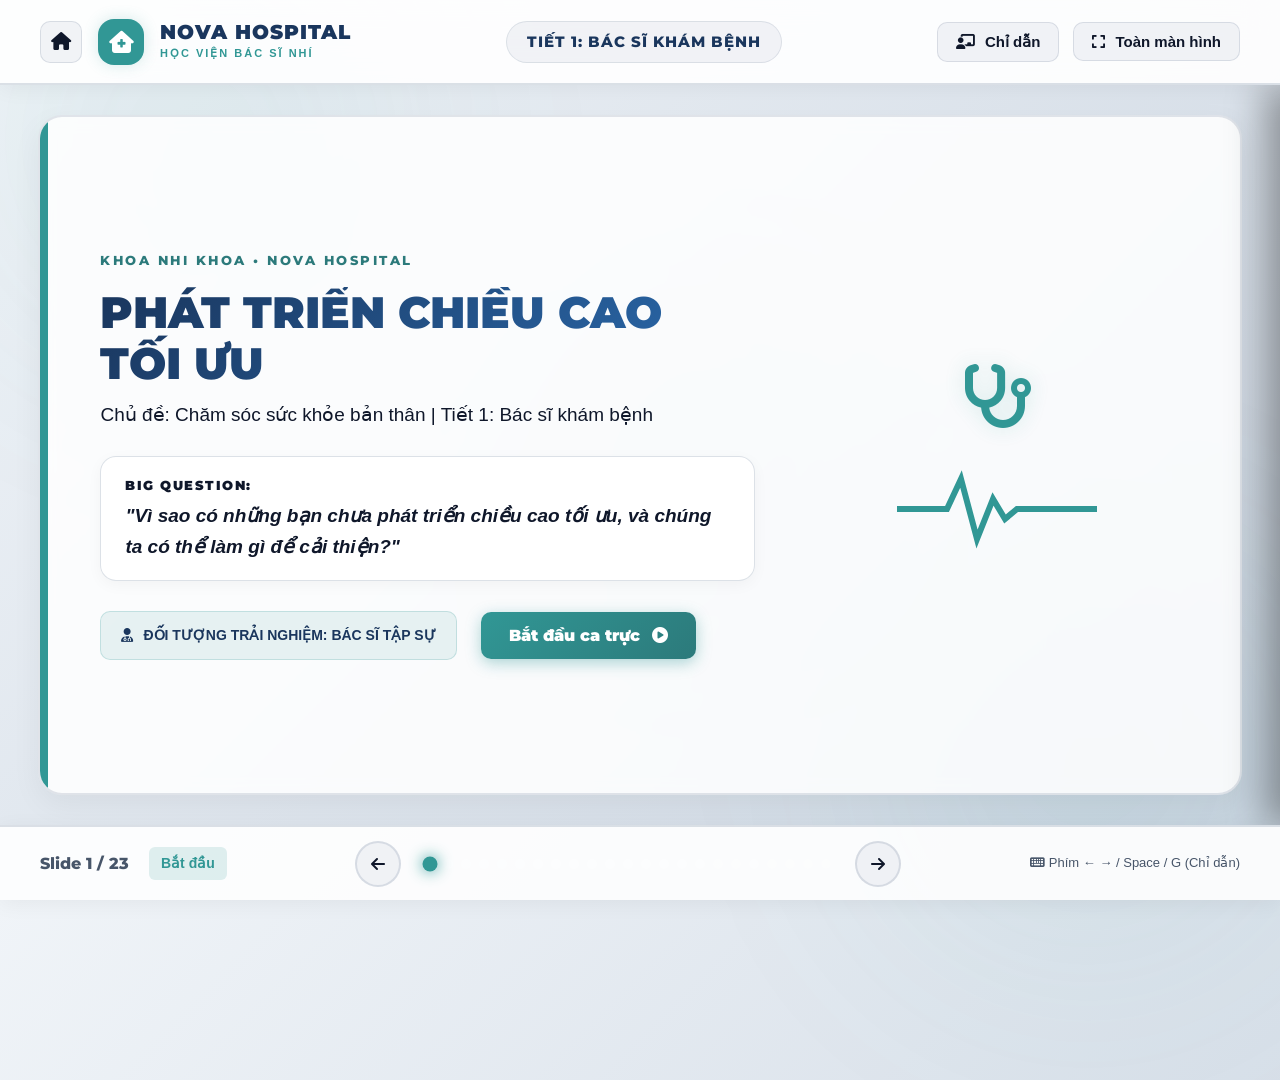
==== commit 133e26e4: "Fix font size, header layout and styling scaling across all lessons to match Tiet 2 and user guideli" ====
--- a/height_tiet1.html
+++ b/height_tiet1.html
@@ -77,7 +77,7 @@
             </div>
           </div>
           <div class="cover-illustration">
-            <div class="stethoscope-glow" style="font-size: 60px; color: var(--accent-mint); text-shadow: 0 0 20px var(--accent-mint-glow);"><i class="fa-solid fa-stethoscope"></i></div>
+            <div class="stethoscope-glow" style="font-size: 48pt !important; color: var(--accent-mint); text-shadow: 0 0 20px var(--accent-mint-glow);"><i class="fa-solid fa-stethoscope"></i></div>
             <div class="heartbeat-line">
               <svg viewBox="0 0 100 40" class="pulse-svg">
                 <path d="M0,20 L25,20 L32,5 L40,35 L48,15 L54,25 L60,20 L100,20" fill="none" stroke="var(--accent-mint)" stroke-width="3" stroke-linecap="round"/>
@@ -222,7 +222,7 @@
         <div class="grid-3-cols" style="gap: 15px; margin-top: 10px;">
           <!-- Card 1 -->
           <div class="info-card glass-panel" style="border-top: 4px solid var(--accent-red); padding: 20px;">
-            <div style="font-size: 32px; margin-bottom: 8px;">🥗</div>
+            <div style="font-size: 32pt !important; margin-bottom: 8px;">🥗</div>
             <h3 style="font-family: var(--font-accent); font-weight: 800; color: var(--accent-red); margin-bottom: 10px;">DINH DƯỠNG LỖI</h3>
             <h4 style="font-weight: 700; color: var(--text-main); margin-bottom: 6px;">Thiếu hụt canxi & đạm</h4>
             <p style="color: var(--text-muted); line-height: 1.4;">Ăn vặt thay cơm làm trẻ tích tụ chất béo có hại, thiếu hụt đạm cấu tạo mô cơ, thiếu hụt canxi xây dựng mật độ xương.</p>
@@ -230,7 +230,7 @@
           
           <!-- Card 2 -->
           <div class="info-card glass-panel" style="border-top: 4px solid var(--accent-red); padding: 20px;">
-            <div style="font-size: 32px; margin-bottom: 8px;">😴</div>
+            <div style="font-size: 32pt !important; margin-bottom: 8px;">😴</div>
             <h3 style="font-family: var(--font-accent); font-weight: 800; color: var(--accent-red); margin-bottom: 10px;">THIẾU NGỦ SÂU</h3>
             <h4 style="font-weight: 700; color: var(--text-main); margin-bottom: 6px;">Hormone GH suy giảm</h4>
             <p style="color: var(--text-muted); line-height: 1.4;">Ngủ muộn sau 23h làm bỏ lỡ "khung giờ vàng" (22h-02h) giải phóng lượng hormone tăng trưởng GH nhiều nhất của tuyến yên.</p>
@@ -238,7 +238,7 @@
           
           <!-- Card 3 -->
           <div class="info-card glass-panel" style="border-top: 4px solid var(--accent-red); padding: 20px;">
-            <div style="font-size: 32px; margin-bottom: 8px;">🏃</div>
+            <div style="font-size: 32pt !important; margin-bottom: 8px;">🏃</div>
             <h3 style="font-family: var(--font-accent); font-weight: 800; color: var(--accent-red); margin-bottom: 10px;">THIẾU VẬN ĐỘNG</h3>
             <h4 style="font-weight: 700; color: var(--text-main); margin-bottom: 6px;">Sụn tiếp hợp bị nén</h4>
             <p style="color: var(--text-muted); line-height: 1.4;">Nằm xem điện thoại liên tục làm khớp xương chây lì, đĩa sụn sinh trưởng ở đầu xương không được kích thích giãn nở chiều dài.</p>
@@ -264,7 +264,7 @@
           </div>
           <div class="infographic-placeholder" style="display: flex; justify-content: center; align-items: center;">
             <div style="background: rgba(49, 151, 149, 0.1); border: 2.5px dashed var(--accent-mint); padding: 30px; border-radius: var(--radius-lg); text-align: center;">
-              <div style="font-size: 50px; color: var(--accent-mint); margin-bottom: 12px;"><i class="fa-solid fa-shield-halved"></i></div>
+              <div style="font-size: 46pt !important; color: var(--accent-mint); margin-bottom: 12px;"><i class="fa-solid fa-shield-halved"></i></div>
               <h4 style="font-family: var(--font-accent); font-weight: 800; color: var(--accent-navy); margin-bottom: 6px;">BỘ BA SHIELD SỨC KHỎE</h4>
               <p style="color: var(--text-muted);">Thiếu 1 trong 3 lá chắn, chiều cao sẽ không thể đạt mức tối đa!</p>
             </div>
@@ -526,7 +526,7 @@
           </div>
           
           <div style="background: rgba(255,255,255,0.02); border: 2px solid var(--panel-border); border-radius: var(--radius-lg); padding: 24px; text-align: center;">
-            <div style="font-size: 40px; color: var(--accent-teal); margin-bottom: 10px;"><i class="fa-solid fa-bone"></i></div>
+            <div style="font-size: 40pt !important; color: var(--accent-teal); margin-bottom: 10px;"><i class="fa-solid fa-bone"></i></div>
             <h4 style="font-family: var(--font-accent); font-weight: 800; color: var(--accent-navy); margin-bottom: 8px;">ĐĂNG KÝ HỆ SỤN TĂNG TRƯỞNG</h4>
             <p style="color: var(--text-muted); line-height: 1.4; text-align: left;">
               1. 🧱 Canxi, Phốt pho & Đạm: Nguyên liệu cốt hóa xương cứng cáp.<br>
@@ -633,7 +633,7 @@
           </div>
           
           <div class="presc-graphic-box" style="text-align: center; background: rgba(49, 151, 149, 0.05); border: 2.5px dashed var(--accent-mint); padding: 30px; border-radius: var(--radius-lg);">
-            <div style="font-size: 48px; color: var(--accent-mint); margin-bottom: 10px;"><i class="fa-solid fa-notes-medical"></i></div>
+            <div style="font-size: 45pt !important; color: var(--accent-mint); margin-bottom: 10px;"><i class="fa-solid fa-notes-medical"></i></div>
             <h4 style="font-family: var(--font-accent); font-weight: 800; color: var(--accent-navy); margin-bottom: 8px;">KÝ TÊN BÁC SĨ</h4>
             <p style="color: var(--text-muted); line-height: 1.4;">Chữ ký của hội đồng bác sĩ nhí khẳng định tính trách nhiệm y đức và hiệu lực điều trị của đơn thuốc.</p>
           </div>
@@ -658,7 +658,7 @@
           </div>
           
           <div style="background: rgba(255,255,255,0.02); border: 2px solid var(--panel-border); border-radius: var(--radius-lg); padding: 24px; text-align: center;">
-            <div style="font-size: 36px; color: var(--accent-teal); margin-bottom: 8px;"><i class="fa-solid fa-file-invoice-dollar"></i></div>
+            <div style="font-size: 36pt !important; color: var(--accent-teal); margin-bottom: 8px;"><i class="fa-solid fa-file-invoice-dollar"></i></div>
             <h4 style="font-family: var(--font-accent); font-weight: 800; color: var(--accent-navy); margin-bottom: 6px;">PHÁC ĐỒ PHỤC HỒI CHIỀU CAO</h4>
             <p style="color: var(--text-muted);">Cam kết tuân thủ 100% phác đồ để tối ưu hóa sự nhân lên của đĩa sụn đùi và xương chày.</p>
           </div>
@@ -777,7 +777,7 @@
           </div>
           
           <div class="commitment-display-box" style="text-align: center; background: rgba(49, 151, 149, 0.05); border: 2.5px dashed var(--accent-mint); padding: 30px; border-radius: var(--radius-lg);">
-            <div style="font-size: 44px; color: var(--accent-mint); margin-bottom: 10px;"><i class="fa-solid fa-signature"></i></div>
+            <div style="font-size: 44pt !important; color: var(--accent-mint); margin-bottom: 10px;"><i class="fa-solid fa-signature"></i></div>
             <h4 style="font-family: var(--font-accent); font-weight: 800; color: var(--accent-navy); margin-bottom: 6px;">CHỮ KÝ BÁC SĨ NHÍ</h4>
             <div class="sig-line" id="v-sig-display" style="font-family: 'Montserrat', sans-serif; font-style: italic; font-weight: bold; color: var(--accent-teal); border-bottom: 2px solid var(--accent-mint); display: inline-block; padding: 0 30px; min-width: 180px; margin-top: 10px;">Bác Sĩ Tập Sự</div>
           </div>
--- a/height_style_master.css
+++ b/height_style_master.css
@@ -0,0 +1,4366 @@
+/* ==========================================================================
+   DESIGN SYSTEM & VARIABLES (MASTER STYLESHEET)
+   ========================================================================== */
+:root {
+  /* HSL Color Tokens - Redesigned Medical Palette */
+  --bg-dark-hsl: 216, 56%, 15%; /* #1A365D Base */
+  --bg-dark: linear-gradient(135deg, #0f172a 0%, #1A365D 100%);
+  --bg-panel-hsl: 218, 50%, 12%;
+  --bg-panel: hsla(var(--bg-panel-hsl), 0.85);
+  --bg-panel-hover: hsla(218, 50%, 18%, 0.95);
+  --panel-border: rgba(49, 151, 149, 0.25); /* Teal border */
+  
+  --text-main: #f8fafc;
+  --text-muted: #cbd5e1;
+  
+  /* Brand Accents (60-30-10 Rule) */
+  --accent-navy: #1A365D;   /* 60% Dominant Brand */
+  --accent-mint: #319795;   /* 30% Supporting Mint/Teal */
+  --accent-mint-glow: rgba(49, 151, 149, 0.4);
+  --accent-teal: #4FD1C5;
+  --accent-red: #E53E3E;    /* 10% Alert/Warning Red */
+  --accent-orange: #E53E3E; 
+  
+  /* Dimensions & Rounding */
+  --radius-lg: 24px;
+  --radius-md: 16px;
+  --radius-sm: 10px;
+  --header-height: 85px;
+  --footer-height: 75px;
+  
+  /* Fonts - 100% Vietnamese Compatible Sans-Serif */
+  --font-main: 'Roboto', 'Inter', -apple-system, sans-serif;
+  --font-accent: 'Montserrat', sans-serif;
+  
+  /* Transitions */
+  --transition-smooth: all 0.35s cubic-bezier(0.16, 1, 0.3, 1);
+  --transition-fast: all 0.2s ease;
+}
+
+/* Light Mode Swaps */
+body.light-mode {
+  --bg-dark: linear-gradient(135deg, #f0f4f8 0%, #cbd5e1 100%);
+  --bg-panel: rgba(255, 255, 255, 0.92);
+  --bg-panel-hover: rgba(248, 250, 252, 0.98);
+  --panel-border: rgba(26, 54, 93, 0.15);
+  
+  --text-main: #0f172a;
+  --text-muted: #475569;
+  
+  --accent-navy: #1A365D;
+  --accent-mint-glow: rgba(49, 151, 149, 0.2);
+}
+
+/* ==========================================================================
+   RESET & SYSTEM BASICS
+   ========================================================================== */
+* {
+  box-sizing: border-box;
+  margin: 0;
+  padding: 0;
+}
+
+body {
+  background: var(--bg-dark);
+  color: var(--text-main);
+  font-family: var(--font-main);
+  font-size: 18px; 
+  line-height: 1.6;
+  height: 100vh;
+  overflow: hidden;
+  display: flex;
+  flex-direction: column;
+  position: relative;
+  transition: background 0.4s ease, color 0.4s ease;
+}
+
+/* Background Glow Spheres */
+.bg-glow-sphere {
+  position: absolute;
+  width: 50vw;
+  height: 50vw;
+  border-radius: 50%;
+  background: radial-gradient(circle, var(--accent-mint-glow) 0%, rgba(7, 15, 30, 0) 70%);
+  filter: blur(100px);
+  z-index: 0;
+  pointer-events: none;
+  opacity: 0.8;
+}
+.sphere-1 { top: -20%; left: -10%; }
+.sphere-2 { bottom: -20%; right: -10%; }
+.sphere-3 { top: 30%; left: 40%; width: 30vw; height: 30vw; }
+
+body.light-mode .bg-glow-sphere {
+  opacity: 0.5;
+}
+
+/* Utilities */
+.hidden { display: none !important; }
+.text-orange, .text-red { color: var(--accent-red) !important; }
+.text-navy { color: var(--accent-navy) !important; }
+.text-mint { color: var(--accent-mint) !important; }
+.orange-bg, .red-bg { background-color: var(--accent-red) !important; color: #fff !important; }
+.navy-bg { background-color: var(--accent-navy) !important; color: #fff !important; }
+.mint-bg { background-color: var(--accent-mint) !important; color: #fff !important; }
+.font-accent { font-family: var(--font-accent); }
+.mt-10 { margin-top: 10px; }
+
+/* ==========================================================================
+   HEADER & FOOTER CONTROLS
+   ========================================================================== */
+.app-header {
+  height: var(--header-height);
+  width: 100%;
+  padding: 0 40px;
+  display: flex;
+  justify-content: space-between;
+  align-items: center;
+  border-bottom: 2px solid var(--panel-border);
+  background: hsla(var(--bg-dark-hsl), 0.85);
+  backdrop-filter: blur(16px);
+  z-index: 100;
+  flex-shrink: 0;
+}
+
+.header-brand {
+  display: flex;
+  align-items: center;
+  gap: 16px;
+}
+
+.back-portal-btn {
+  background: rgba(255, 255, 255, 0.06);
+  border: 1.5px solid var(--panel-border);
+  width: 42px;
+  height: 42px;
+  border-radius: var(--radius-sm);
+  display: flex;
+  align-items: center;
+  justify-content: center;
+  color: var(--text-main);
+  text-decoration: none;
+  font-size: 18px;
+  transition: var(--transition-fast);
+}
+.back-portal-btn:hover {
+  background: var(--accent-mint);
+  color: #fff;
+  border-color: var(--accent-mint);
+  transform: scale(1.05);
+}
+
+.hospital-logo {
+  width: 46px;
+  height: 46px;
+  background: var(--accent-mint);
+  border-radius: var(--radius-md);
+  display: flex;
+  align-items: center;
+  justify-content: center;
+  color: #fff;
+  font-size: 22px;
+  box-shadow: 0 0 15px var(--accent-mint-glow);
+}
+
+.brand-text h1 {
+  font-family: var(--font-accent);
+  font-weight: 900;
+  font-size: 20px;
+  letter-spacing: 1px;
+  line-height: 1.1;
+  color: #fff;
+}
+body.light-mode .brand-text h1 {
+  color: var(--accent-navy);
+}
+
+.brand-text p {
+  font-size: 11px;
+  font-weight: 800;
+  color: var(--accent-mint);
+  letter-spacing: 2px;
+  margin-top: 2px;
+}
+
+.active-stage-indicator {
+  font-family: var(--font-accent);
+  font-weight: 800;
+  font-size: 15px;
+  letter-spacing: 1px;
+  color: var(--text-main);
+  background: rgba(255, 255, 255, 0.05);
+  padding: 8px 20px;
+  border-radius: 25px;
+  border: 1.5px solid var(--panel-border);
+}
+
+.header-actions {
+  display: flex;
+  align-items: center;
+  gap: 14px;
+}
+
+.action-btn {
+  background: rgba(255, 255, 255, 0.05);
+  border: 1.5px solid var(--panel-border);
+  padding: 10px 18px;
+  border-radius: var(--radius-sm);
+  color: var(--text-main);
+  font-size: 15px;
+  font-weight: 700;
+  cursor: pointer;
+  display: flex;
+  align-items: center;
+  gap: 10px;
+  transition: var(--transition-fast);
+}
+
+.action-btn:hover {
+  background: rgba(255, 255, 255, 0.1);
+  border-color: var(--text-main);
+  transform: translateY(-1px);
+}
+
+#toggle-guide-btn.active {
+  background: var(--accent-mint);
+  border-color: var(--accent-mint);
+  color: #fff;
+  box-shadow: 0 0 15px var(--accent-mint-glow);
+}
+
+/* Footer Control Bar */
+.app-controls {
+  height: var(--footer-height);
+  width: 100%;
+  padding: 0 40px;
+  display: flex;
+  justify-content: space-between;
+  align-items: center;
+  border-top: 2px solid var(--panel-border);
+  background: hsla(var(--bg-dark-hsl), 0.95);
+  z-index: 100;
+  flex-shrink: 0;
+}
+
+.control-left, .control-right {
+  display: flex;
+  align-items: center;
+  gap: 20px;
+}
+
+.slide-indicator {
+  font-family: var(--font-accent);
+  font-weight: 800;
+  color: var(--text-muted);
+  font-size: 16px;
+}
+
+.slide-stage-name {
+  font-size: 14px;
+  font-weight: 700;
+  color: var(--accent-mint);
+  background: rgba(49, 151, 149, 0.15);
+  padding: 5px 12px;
+  border-radius: 6px;
+}
+
+.control-center {
+  display: flex;
+  align-items: center;
+  gap: 24px;
+}
+
+.control-btn {
+  background: rgba(255, 255, 255, 0.06);
+  border: 2px solid var(--panel-border);
+  color: var(--text-main);
+  width: 46px;
+  height: 46px;
+  border-radius: 50%;
+  display: flex;
+  align-items: center;
+  justify-content: center;
+  cursor: pointer;
+  font-size: 16px;
+  transition: var(--transition-fast);
+}
+
+.control-btn:hover:not(:disabled) {
+  background: var(--accent-mint);
+  color: #fff;
+  border-color: var(--accent-mint);
+  transform: scale(1.1);
+}
+
+.control-btn:disabled {
+  opacity: 0.3;
+  cursor: not-allowed;
+}
+
+.slide-progress-dots {
+  display: flex;
+  gap: 8px;
+}
+
+.progress-dot {
+  width: 10px;
+  height: 10px;
+  border-radius: 50%;
+  background: rgba(255, 255, 255, 0.25);
+  cursor: pointer;
+  transition: var(--transition-smooth);
+}
+
+.progress-dot.active {
+  background: var(--accent-mint);
+  transform: scale(1.5);
+  box-shadow: 0 0 10px var(--accent-mint);
+}
+
+.keyboard-tip {
+  font-size: 13px;
+  color: var(--text-muted);
+}
+
+/* ==========================================================================
+   APP BODY SPLIT LAYOUT
+   ========================================================================== */
+.app-body-wrapper {
+  flex-grow: 1;
+  display: flex;
+  width: 100%;
+  position: relative;
+  overflow: hidden;
+}
+
+.slides-container {
+  flex-grow: 1;
+  height: 100%;
+  position: relative;
+  z-index: 5;
+  transition: padding-right 0.35s cubic-bezier(0.16, 1, 0.3, 1);
+  display: flex;
+  align-items: center;
+  justify-content: center;
+}
+
+body.guide-open .slides-container {
+  padding-right: 380px;
+}
+
+/* ==========================================================================
+   SLIDE PANELS GENERICS
+   ========================================================================== */
+.slide-panel {
+  display: none;
+  width: 94%;
+  height: 92%;
+  max-width: 1250px;
+  max-height: 750px;
+  background: var(--bg-panel);
+  border: 2px solid var(--panel-border);
+  border-radius: var(--radius-lg);
+  padding: 45px;
+  box-shadow: 0 25px 55px rgba(0, 0, 0, 0.35);
+  backdrop-filter: blur(25px);
+  position: relative;
+  z-index: 10;
+  overflow-y: auto;
+  opacity: 0;
+  transform: scale(0.97) translateY(12px);
+  transition: opacity 0.4s ease, transform 0.4s cubic-bezier(0.16, 1, 0.3, 1);
+}
+
+.slide-panel.active {
+  display: flex;
+  flex-direction: column;
+  justify-content: space-between;
+  opacity: 1;
+  transform: scale(1) translateY(0);
+}
+
+/* Headers of slides */
+.slide-header {
+  margin-bottom: 24px;
+}
+
+.breadcrumb {
+  font-size: 13px;
+  font-weight: 800;
+  color: var(--accent-mint);
+  letter-spacing: 2px;
+  text-transform: uppercase;
+  margin-bottom: 6px;
+  display: block;
+}
+
+.slide-title {
+  font-family: var(--font-accent);
+  font-weight: 900;
+  font-size: 34pt; 
+  color: #fff;
+  line-height: 1.25;
+}
+body.light-mode .slide-title {
+  color: var(--accent-navy);
+}
+
+.slide-header-split {
+  display: flex;
+  justify-content: space-between;
+  align-items: flex-start;
+  margin-bottom: 24px;
+  width: 100%;
+}
+
+/* Grid systems */
+.grid-2-cols {
+  display: grid;
+  grid-template-columns: 1fr 1fr;
+  gap: 35px;
+  flex-grow: 1;
+  align-items: center;
+}
+
+.grid-3-cols {
+  display: grid;
+  grid-template-columns: repeat(3, 1fr);
+  gap: 25px;
+  flex-grow: 1;
+  align-items: center;
+}
+
+/* Redesigned Preparation Slide Grid */
+.prep-grid-3-cards {
+  display: grid;
+  grid-template-columns: repeat(3, 1fr);
+  gap: 25px;
+  flex-grow: 1;
+  align-items: stretch;
+  margin: 20px 0;
+}
+
+.prep-card {
+  background: linear-gradient(135deg, rgba(26, 54, 93, 0.8) 0%, rgba(49, 151, 149, 0.15) 100%);
+  border: 2px solid var(--panel-border);
+  border-radius: var(--radius-md);
+  padding: 30px;
+  display: flex;
+  flex-direction: column;
+  align-items: center;
+  text-align: center;
+  transition: var(--transition-smooth);
+}
+.prep-card:hover {
+  transform: translateY(-6px);
+  border-color: var(--accent-mint);
+  box-shadow: 0 15px 30px rgba(49, 151, 149, 0.2);
+}
+
+.prep-card-icon {
+  font-size: 60px;
+  margin-bottom: 20px;
+  filter: drop-shadow(0 4px 10px rgba(0,0,0,0.25));
+}
+
+.prep-card h3 {
+  font-family: var(--font-accent);
+  font-weight: 800;
+  font-size: 22px;
+  color: #fff;
+  margin-bottom: 12px;
+}
+body.light-mode .prep-card h3 {
+  color: var(--accent-navy);
+}
+
+.prep-card p {
+  font-size: 18px; 
+  color: var(--text-muted);
+  font-weight: 600;
+  line-height: 1.5;
+}
+body.light-mode .prep-card p {
+  color: #334155;
+}
+
+/* Premium Card Design */
+.card {
+  background: rgba(255, 255, 255, 0.04);
+  border: 2px solid var(--panel-border);
+  border-radius: var(--radius-md);
+  padding: 30px;
+  height: 100%;
+  position: relative;
+  overflow: hidden;
+  display: flex;
+  flex-direction: column;
+  justify-content: flex-start;
+  transition: var(--transition-smooth);
+}
+
+body.light-mode .card {
+  background: rgba(0, 0, 0, 0.02);
+}
+
+.card:hover {
+  transform: translateY(-4px);
+  border-color: var(--accent-mint);
+  background: rgba(255, 255, 255, 0.08);
+}
+
+.card-headline {
+  font-family: var(--font-accent);
+  font-weight: 800;
+  font-size: 22px;
+  margin-bottom: 15px;
+  display: flex;
+  align-items: center;
+  gap: 12px;
+}
+
+.card.focus-border {
+  border-color: var(--accent-mint);
+}
+.card.focus-border-mint {
+  border-color: var(--accent-mint);
+}
+
+.illustration-badge {
+  font-size: 55px;
+  opacity: 0.15;
+  position: absolute;
+  bottom: 15px;
+  right: 20px;
+  pointer-events: none;
+}
+
+.bullet-list, .ordered-list {
+  padding-left: 20px;
+  display: flex;
+  flex-direction: column;
+  gap: 12px;
+  font-size: 19px; 
+  color: var(--text-main);
+  font-weight: 600;
+}
+.bullet-list li::marker {
+  color: var(--accent-mint);
+}
+
+.description {
+  color: var(--text-muted);
+  font-size: 19px; 
+  line-height: 1.65;
+  font-weight: 500;
+}
+
+body.light-mode .description {
+  color: #334155;
+}
+
+/* Timer Widget styling */
+.timer-widget {
+  background: rgba(229, 62, 94, 0.15); 
+  border: 2px solid rgba(229, 62, 94, 0.4);
+  border-radius: var(--radius-sm);
+  padding: 8px 18px;
+  display: flex;
+  align-items: center;
+  gap: 14px;
+  transition: var(--transition-smooth);
+}
+
+.timer-widget.running {
+  background: rgba(49, 151, 149, 0.15);
+  border-color: rgba(49, 151, 149, 0.4);
+}
+
+.timer-widget.expired {
+  background: rgba(229, 62, 62, 0.25);
+  border-color: var(--accent-red);
+  animation: pulseRed 1s infinite alternate;
+}
+
+.timer-icon {
+  font-size: 18px;
+  color: var(--accent-red);
+}
+.timer-widget.running .timer-icon {
+  color: var(--accent-teal);
+  animation: spinTimer 2s linear infinite;
+}
+
+.timer-display {
+  font-family: var(--font-accent);
+  font-weight: 900;
+  font-size: 22px;
+  letter-spacing: 1px;
+}
+
+.timer-controls {
+  display: flex;
+  gap: 8px;
+}
+
+.timer-btn {
+  background: rgba(255, 255, 255, 0.12);
+  border: none;
+  color: var(--text-main);
+  width: 30px;
+  height: 30px;
+  border-radius: 6px;
+  font-size: 13px;
+  cursor: pointer;
+  display: flex;
+  align-items: center;
+  justify-content: center;
+  transition: var(--transition-fast);
+}
+.timer-btn:hover {
+  background: rgba(255, 255, 255, 0.25);
+}
+
+/* ==========================================================================
+   COVER SLIDE DESIGN
+   ========================================================================== */
+.cover-layout {
+  display: grid;
+  grid-template-columns: 1.25fr 0.75fr;
+  height: 100%;
+  gap: 40px;
+  align-items: center;
+}
+
+.cover-accent-line {
+  position: absolute;
+  top: 0;
+  left: 0;
+  width: 8px;
+  height: 100%;
+  background: var(--accent-mint);
+  border-top-left-radius: var(--radius-lg);
+  border-bottom-left-radius: var(--radius-lg);
+}
+
+.cover-content {
+  padding-left: 20px;
+}
+
+.department-tag {
+  font-family: var(--font-accent);
+  font-weight: 800;
+  font-size: 13px;
+  letter-spacing: 2.5px;
+  color: var(--accent-teal);
+  margin-bottom: 16px;
+}
+
+.main-title {
+  font-family: var(--font-accent);
+  font-weight: 900;
+  font-size: 44px; 
+  line-height: 1.15;
+  margin-bottom: 12px;
+  background: linear-gradient(135deg, #fff 0%, #a5b4fc 100%);
+  -webkit-background-clip: text;
+  -webkit-text-fill-color: transparent;
+}
+body.light-mode .main-title {
+  background: linear-gradient(135deg, var(--accent-navy) 0%, #2b6cb0 100%);
+  -webkit-background-clip: text;
+  -webkit-text-fill-color: transparent;
+}
+
+.subtitle {
+  font-size: 19px;
+  color: var(--text-muted);
+  margin-bottom: 25px;
+}
+
+.big-question-card {
+  border-left: 4px solid var(--accent-red);
+  background: rgba(229, 62, 62, 0.08);
+  padding: 20px 24px;
+  margin-bottom: 30px;
+  border-radius: 0 var(--radius-md) var(--radius-md) 0;
+}
+
+.question-q {
+  font-family: var(--font-accent);
+  font-weight: 900;
+  font-size: 13px;
+  color: var(--accent-red);
+  letter-spacing: 1.5px;
+  display: block;
+  margin-bottom: 6px;
+}
+
+.question-text {
+  font-size: 19px;
+  font-weight: 700;
+  line-height: 1.6;
+  font-style: italic;
+}
+
+.cover-footer {
+  display: flex;
+  align-items: center;
+  gap: 24px;
+}
+
+.role-badge {
+  font-size: 14px;
+  font-weight: 800;
+  background: rgba(255, 255, 255, 0.06);
+  border: 1.5px solid var(--panel-border);
+  padding: 12px 20px;
+  border-radius: var(--radius-sm);
+  color: var(--text-muted);
+  display: flex;
+  align-items: center;
+  gap: 10px;
+}
+
+.start-lecture-btn {
+  background: linear-gradient(135deg, #319795 0%, #2c7a7b 100%);
+  color: #fff;
+  border: none;
+  font-family: var(--font-accent);
+  font-weight: 900;
+  font-size: 16px;
+  padding: 14px 28px;
+  border-radius: var(--radius-sm);
+  cursor: pointer;
+  display: inline-flex;
+  align-items: center;
+  gap: 12px;
+  transition: var(--transition-smooth);
+  box-shadow: 0 4px 15px rgba(49, 151, 149, 0.4);
+}
+
+.start-lecture-btn:hover {
+  transform: translateY(-3px);
+  box-shadow: 0 8px 25px rgba(49, 151, 149, 0.6);
+}
+
+.cover-illustration {
+  display: flex;
+  flex-direction: column;
+  align-items: center;
+  justify-content: center;
+  position: relative;
+}
+
+.community-glow {
+  font-size: 130px;
+  color: var(--accent-teal);
+  opacity: 0.2;
+  animation: glowPulse 2s infinite alternate;
+}
+
+.heartbeat-line {
+  width: 200px;
+  margin-top: 20px;
+}
+
+/* ==========================================================================
+   ACTIVITY INTRO LAYOUT
+   ========================================================================== */
+.activity-intro-layout {
+  display: flex;
+  flex-direction: column;
+  align-items: center;
+  justify-content: center;
+  text-align: center;
+  height: 100%;
+  gap: 28px;
+}
+
+.intro-badge {
+  font-family: var(--font-accent);
+  font-weight: 800;
+  font-size: 13px;
+  letter-spacing: 2px;
+  padding: 8px 20px;
+  border-radius: 30px;
+  background: var(--accent-mint);
+  color: #fff;
+}
+
+.intro-main-title {
+  font-family: var(--font-accent);
+  font-weight: 900;
+  font-size: 40px;
+  letter-spacing: 1px;
+}
+
+.intro-sub-card {
+  background: rgba(255, 255, 255, 0.04);
+  border: 2px solid var(--panel-border);
+  border-radius: var(--radius-lg);
+  padding: 20px 45px;
+}
+.intro-sub-card h3 {
+  font-family: var(--font-accent);
+  font-weight: 900;
+  font-size: 26px;
+  color: var(--accent-teal);
+  margin-top: 6px;
+}
+
+.intro-icon-large {
+  font-size: 80px;
+  color: var(--accent-mint);
+  opacity: 0.25;
+}
+
+.intro-duration {
+  font-size: 16px;
+  font-weight: 700;
+  color: var(--text-muted);
+}
+
+.intro-graphic-container {
+  display: flex;
+  align-items: center;
+  gap: 30px;
+  margin: 15px 0;
+}
+
+.stunting-char-thumb {
+  height: 150px;
+  border-radius: var(--radius-md);
+  box-shadow: 0 12px 25px rgba(0,0,0,0.35);
+  border: 3px solid var(--panel-border);
+}
+
+.intro-bubble {
+  background: rgba(229, 62, 62, 0.15);
+  border: 2px solid rgba(229, 62, 62, 0.4);
+  padding: 18px 24px;
+  border-radius: var(--radius-md);
+  position: relative;
+  max-width: 280px;
+  text-align: left;
+  font-size: 17px;
+  font-weight: 700;
+  line-height: 1.5;
+}
+.intro-bubble::before {
+  content: '';
+  position: absolute;
+  left: -10px;
+  top: 50%;
+  transform: translateY(-50%) rotate(45deg);
+  width: 14px;
+  height: 14px;
+  background: inherit;
+  border-left: 2px solid rgba(229, 62, 62, 0.4);
+  border-bottom: 2px solid rgba(229, 62, 62, 0.4);
+}
+
+/* ==========================================================================
+   HĐ1: GAME KÉO THẢ STYLING
+   ========================================================================== */
+.game-drag-drop-layout {
+  display: grid;
+  grid-template-columns: 0.9fr 1.1fr;
+  gap: 35px;
+  flex-grow: 1;
+  margin-top: 15px;
+}
+
+.drag-items-container {
+  background: rgba(255, 255, 255, 0.03);
+  border: 2.5px dashed var(--panel-border);
+  border-radius: var(--radius-lg);
+  padding: 24px;
+  display: flex;
+  flex-direction: column;
+  gap: 14px;
+  justify-content: flex-start;
+  height: 100%;
+}
+
+.drag-instructions {
+  font-size: 16px;
+  color: var(--text-muted);
+  margin-bottom: 6px;
+}
+
+.drag-item-card {
+  background: rgba(255, 255, 255, 0.07);
+  border: 2px solid var(--panel-border);
+  padding: 16px 20px;
+  border-radius: var(--radius-sm);
+  font-size: 20px; 
+  font-weight: 700;
+  cursor: grab;
+  display: flex;
+  justify-content: space-between;
+  align-items: center;
+  transition: var(--transition-smooth);
+}
+.drag-item-card:hover {
+  background: rgba(255, 255, 255, 0.12);
+  border-color: var(--accent-mint);
+  transform: translateX(4px);
+  box-shadow: 0 4px 12px rgba(49, 151, 149, 0.15);
+}
+.drag-item-card:active {
+  cursor: grabbing;
+  opacity: 0.6;
+}
+
+.item-quick-btns {
+  display: flex;
+  gap: 8px;
+}
+
+.quick-btn {
+  background: transparent;
+  border: none;
+  cursor: pointer;
+  font-size: 18px;
+  padding: 4px;
+  border-radius: 6px;
+  transition: transform 0.15s ease;
+}
+.quick-btn:hover {
+  transform: scale(1.25);
+}
+
+.drop-zones-container {
+  display: grid;
+  grid-template-rows: 1fr 1fr;
+  gap: 20px;
+}
+
+.drop-zone {
+  background: rgba(255, 255, 255, 0.03);
+  border: 2px dashed var(--panel-border);
+  border-radius: var(--radius-lg);
+  padding: 20px 24px;
+  display: flex;
+  flex-direction: column;
+  gap: 12px;
+  transition: var(--transition-smooth);
+}
+
+.drop-zone.drag-over {
+  background: rgba(49, 151, 149, 0.08);
+  border-color: var(--accent-mint);
+}
+
+.zone-header {
+  display: flex;
+  align-items: center;
+  gap: 12px;
+}
+.zone-header h3 {
+  font-family: var(--font-accent);
+  font-weight: 800;
+  font-size: 18px;
+}
+
+.good-zone .zone-header h3 { color: var(--accent-teal); }
+.bad-zone .zone-header h3 { color: var(--accent-red); }
+
+.zone-content {
+  display: flex;
+  flex-wrap: wrap;
+  gap: 10px;
+  flex-grow: 1;
+  min-height: 60px;
+  align-content: flex-start;
+}
+
+.zone-content .drag-item-card {
+  padding: 10px 16px;
+  font-size: 16px;
+  cursor: default;
+  pointer-events: none;
+}
+
+.good-zone .zone-content .drag-item-card {
+  background: rgba(49, 151, 149, 0.2);
+  border-color: rgba(49, 151, 149, 0.5);
+  color: var(--accent-teal);
+}
+
+.bad-zone .zone-content .drag-item-card {
+  background: rgba(229, 62, 62, 0.2);
+  border-color: rgba(229, 62, 62, 0.5);
+  color: #feb2b2;
+}
+
+.game-feedback-banner {
+  background: rgba(49, 151, 149, 0.2);
+  border: 2px solid rgba(49, 151, 149, 0.4);
+  border-radius: var(--radius-sm);
+  padding: 14px 24px;
+  display: flex;
+  align-items: center;
+  gap: 14px;
+  margin-top: 15px;
+}
+
+.fb-icon {
+  font-size: 24px;
+}
+#game1-fb-text {
+  font-weight: 700;
+  font-size: 17px;
+}
+
+/* ==========================================================================
+   HĐ1: TỔNG KẾT LAYOUT
+   ========================================================================== */
+.conclusion-block-layout {
+  display: flex;
+  flex-direction: column;
+  gap: 28px;
+  flex-grow: 1;
+  justify-content: center;
+  margin-top: 25px;
+}
+
+.conclusion-card {
+  padding: 35px;
+  border-left: 6px solid var(--accent-mint);
+  background: rgba(49, 151, 149, 0.05);
+  border-radius: 0 var(--radius-lg) var(--radius-lg) 0;
+}
+
+.concl-badge {
+  font-family: var(--font-accent);
+  font-weight: 900;
+  font-size: 13px;
+  color: var(--accent-teal);
+  letter-spacing: 2px;
+  margin-bottom: 12px;
+}
+
+.concl-quote {
+  font-size: 24px; 
+  font-weight: 700;
+  line-height: 1.6;
+  font-style: italic;
+}
+
+.campaign-callout {
+  display: flex;
+  align-items: center;
+  gap: 24px;
+  background: rgba(255, 255, 255, 0.03);
+  border: 2px solid var(--panel-border);
+  padding: 24px 35px;
+  border-radius: var(--radius-lg);
+}
+
+.callout-icon {
+  font-size: 36px;
+  color: var(--accent-red);
+}
+
+.callout-text h4 {
+  font-family: var(--font-accent);
+  font-weight: 800;
+  font-size: 19px;
+  margin-bottom: 6px;
+}
+.callout-text p {
+  font-size: 16.5px;
+  color: var(--text-muted);
+}
+
+/* ==========================================================================
+   HĐ2: HỒ SƠ LỆNH GIAO VIỆC STYLING
+   ========================================================================== */
+.official-mission-layout {
+  background: #f8fafc;
+  color: #1e293b;
+  border-radius: var(--radius-lg);
+  padding: 40px;
+  border: 4px double #94a3b8;
+  position: relative;
+  box-shadow: 0 20px 45px rgba(0,0,0,0.2);
+  font-family: 'Inter', system-ui, sans-serif;
+  margin-top: 15px;
+  flex-grow: 1;
+  display: flex;
+  flex-direction: column;
+  justify-content: space-between;
+}
+
+.mission-stamp {
+  position: absolute;
+  top: 35px;
+  right: 45px;
+  border: 3px solid #c53030;
+  color: #c53030;
+  font-size: 14px;
+  font-weight: 900;
+  padding: 8px 16px;
+  border-radius: 6px;
+  transform: rotate(12deg);
+  letter-spacing: 2px;
+  font-family: var(--font-accent);
+}
+
+.mission-header {
+  border-bottom: 2px solid #cbd5e1;
+  padding-bottom: 14px;
+  margin-bottom: 20px;
+}
+
+.m-brand {
+  font-size: 12px;
+  font-weight: 800;
+  color: #475569;
+  letter-spacing: 1px;
+}
+
+.m-date {
+  font-size: 12px;
+  color: #64748b;
+  margin-top: 4px;
+}
+
+.mission-title {
+  font-family: var(--font-accent);
+  font-weight: 900;
+  font-size: 24px;
+  color: #1e3a8a;
+  text-align: center;
+  margin-bottom: 20px;
+  letter-spacing: 0.5px;
+}
+
+.mission-body {
+  font-size: 17px;
+  line-height: 1.7;
+}
+
+.mission-list {
+  list-style: none;
+  display: flex;
+  flex-direction: column;
+  gap: 12px;
+  margin-top: 15px;
+  padding-left: 5px;
+}
+.mission-list li {
+  display: flex;
+  align-items: center;
+  gap: 12px;
+}
+.mission-list li i {
+  color: #319795;
+}
+
+.mission-footer {
+  margin-top: 30px;
+  border-top: 1.5px solid #cbd5e1;
+  padding-top: 15px;
+  display: flex;
+  flex-direction: column;
+  align-items: flex-end;
+  font-size: 14px;
+  font-weight: 800;
+  color: #475569;
+}
+
+/* ==========================================================================
+   HĐ2: HƯỚNG DẪN KHẢO SÁT STYLING
+   ========================================================================== */
+.flowchart-vertical-large {
+  display: flex;
+  flex-direction: column;
+  gap: 20px;
+  flex-grow: 1;
+  justify-content: center;
+  align-items: center;
+  width: 100%;
+  margin: 20px 0;
+}
+
+.flow-step-row {
+  display: flex;
+  align-items: center;
+  background: rgba(255, 255, 255, 0.03);
+  border: 2px solid var(--panel-border);
+  padding: 16px 28px;
+  border-radius: var(--radius-md);
+  width: 90%;
+  max-width: 800px;
+  gap: 20px;
+}
+
+.flow-step-num {
+  font-family: var(--font-accent);
+  font-weight: 900;
+  font-size: 22px;
+  background: var(--accent-mint);
+  color: #fff;
+  width: 44px;
+  height: 44px;
+  border-radius: 50%;
+  display: flex;
+  align-items: center;
+  justify-content: center;
+  flex-shrink: 0;
+}
+
+.flow-step-text h4 {
+  font-family: var(--font-accent);
+  font-weight: 800;
+  font-size: 20px;
+  color: #fff;
+}
+body.light-mode .flow-step-text h4 {
+  color: var(--accent-navy);
+}
+
+.flow-step-text p {
+  font-size: 16.5px;
+  color: var(--text-muted);
+}
+
+/* ==========================================================================
+   HĐ2: CLINICAL RECORD DISPLAY (SLIDE 4 DETAILED PATIENT LOGS)
+   ========================================================================== */
+.patient-select-tabs {
+  display: flex;
+  justify-content: center;
+  gap: 12px;
+  margin-bottom: 20px;
+}
+
+.patient-tab {
+  background: rgba(255,255,255,0.05);
+  border: 2px solid var(--panel-border);
+  padding: 8px 18px;
+  border-radius: 30px;
+  font-family: var(--font-accent);
+  font-weight: 800;
+  font-size: 15px;
+  cursor: pointer;
+  transition: var(--transition-fast);
+  color: var(--text-muted);
+}
+.patient-tab.active {
+  background: var(--accent-mint);
+  color: #fff;
+  border-color: var(--accent-mint);
+  box-shadow: 0 4px 12px var(--accent-mint-glow);
+}
+
+.patient-record-viewer {
+  background: rgba(255,255,255,0.02);
+  border: 2px solid var(--panel-border);
+  border-radius: var(--radius-lg);
+  padding: 30px 40px;
+  flex-grow: 1;
+  display: flex;
+  flex-direction: column;
+  justify-content: center;
+  min-height: 250px;
+  position: relative;
+}
+
+body.light-mode .patient-record-viewer {
+  background: #fff;
+}
+
+.record-patient-title {
+  font-family: var(--font-accent);
+  font-weight: 900;
+  font-size: 22px;
+  color: var(--accent-teal);
+  margin-bottom: 15px;
+  border-bottom: 1.5px solid var(--panel-border);
+  padding-bottom: 8px;
+  display: flex;
+  justify-content: space-between;
+  align-items: center;
+}
+body.light-mode .record-patient-title {
+  color: var(--accent-navy);
+}
+
+.record-patient-text {
+  font-size: 21px; /* To rõ, dễ đọc */
+  line-height: 1.7;
+  font-weight: 600;
+}
+
+.record-actions-panel {
+  display: flex;
+  justify-content: space-between;
+  align-items: center;
+  margin-top: 20px;
+}
+
+.highlight-trigger-btn {
+  background: linear-gradient(135deg, var(--accent-orange) 0%, #b91c1c 100%);
+  color: #fff;
+  border: none;
+  padding: 10px 20px;
+  border-radius: var(--radius-sm);
+  font-family: var(--font-accent);
+  font-weight: 800;
+  font-size: 15px;
+  cursor: pointer;
+  transition: var(--transition-smooth);
+  box-shadow: 0 4px 10px rgba(229, 62, 62, 0.3);
+}
+.highlight-trigger-btn:hover {
+  transform: translateY(-2px);
+  box-shadow: 0 6px 15px rgba(229, 62, 62, 0.5);
+}
+
+.keyboard-hint {
+  font-size: 13.5px;
+  color: var(--text-muted);
+}
+
+/* Master Highlight Bracket Style */
+.bad-habit-span {
+  background-color: transparent;
+  border-bottom: 2px dashed rgba(229, 62, 62, 0.5);
+  transition: all 0.4s cubic-bezier(0.16, 1, 0.3, 1);
+  border-radius: 4px;
+  padding: 2px 5px;
+  color: inherit;
+  font-weight: inherit;
+}
+.bad-habit-span.highlighted {
+  background-color: #f6e05e; /* Vàng rực */
+  color: #1a202c !important; /* Đen tương phản */
+  border-bottom: 2.5px solid #d69e2e;
+  font-weight: 800;
+  box-shadow: 0 4px 12px rgba(246, 224, 94, 0.35);
+}
+
+/* ==========================================================================
+   HĐ2: THẢO LUẬN TƯƠNG TÁC STYLING
+   ========================================================================== */
+.discussion-interactive-grid {
+  display: grid;
+  grid-template-columns: 1fr 1fr;
+  gap: 35px;
+  flex-grow: 1;
+  align-items: stretch;
+  margin-top: 20px;
+}
+
+.guide-question-column {
+  display: flex;
+  flex-direction: column;
+  gap: 16px;
+}
+
+.guide-question-column h3 {
+  font-family: var(--font-accent);
+  font-weight: 900;
+  font-size: 20px;
+  color: var(--accent-teal);
+}
+
+.guide-question-column .desc {
+  font-size: 16px;
+  color: var(--text-muted);
+  margin-bottom: 8px;
+}
+
+.interactive-question-btn {
+  background: rgba(255, 255, 255, 0.04);
+  border: 2px solid var(--panel-border);
+  padding: 18px 24px;
+  border-radius: var(--radius-md);
+  font-size: 20px; 
+  font-weight: 800;
+  cursor: pointer;
+  display: flex;
+  justify-content: space-between;
+  align-items: center;
+  transition: var(--transition-fast);
+}
+
+body.light-mode .interactive-question-btn {
+  background: #fff;
+}
+
+.interactive-question-btn:hover {
+  background: rgba(49, 151, 149, 0.08);
+  border-color: var(--accent-mint);
+  transform: translateX(6px);
+}
+
+.interactive-question-btn.active {
+  background: rgba(49, 151, 149, 0.2);
+  border-color: var(--accent-mint);
+  color: var(--text-main);
+  box-shadow: 0 4px 15px rgba(49,151,149,0.15);
+}
+.interactive-question-btn.active i {
+  color: var(--accent-teal);
+  transform: rotate(90deg);
+  transition: transform 0.2s ease;
+}
+
+.answer-display-column {
+  display: flex;
+  align-items: center;
+  justify-content: center;
+}
+
+.empty-state-card {
+  border: 2.5px dashed var(--panel-border);
+  border-radius: var(--radius-lg);
+  padding: 45px;
+  text-align: center;
+  color: var(--text-muted);
+  display: flex;
+  flex-direction: column;
+  align-items: center;
+  gap: 20px;
+}
+.empty-state-card i {
+  font-size: 55px;
+  opacity: 0.35;
+}
+.empty-state-card p {
+  font-size: 18px;
+}
+
+.diagnosis-card {
+  background: rgba(255,255,255,0.03);
+  border: 2px solid var(--panel-border);
+  border-radius: var(--radius-lg);
+  width: 100%;
+  height: 100%;
+  overflow: hidden;
+  animation: scaleUp 0.3s cubic-bezier(0.16, 1, 0.3, 1) forwards;
+  display: flex;
+  flex-direction: column;
+}
+
+.diag-header {
+  padding: 18px 26px;
+  font-family: var(--font-accent);
+  font-weight: 800;
+  font-size: 17px;
+  letter-spacing: 0.5px;
+  color: #fff;
+}
+
+.diag-detail {
+  padding: 30px;
+  font-size: 19px; 
+  line-height: 1.65;
+  flex-grow: 1;
+  display: flex;
+  align-items: center;
+  font-weight: 500;
+}
+
+/* Standard numbers for infographic std lists */
+.std-num {
+  width: 40px;
+  height: 40px;
+  border-radius: 50%;
+  display: flex;
+  align-items: center;
+  justify-content: center;
+  font-family: var(--font-accent);
+  font-weight: 800;
+  font-size: 18px;
+  color: #fff;
+  margin-bottom: 16px;
+}
+
+.flex-col-center {
+  display: flex;
+  flex-direction: column;
+  align-items: center;
+  justify-content: flex-start;
+}
+
+/* ==========================================================================
+   HĐ2: ĐÁP ÁN TABLE VIEW STYLING (Y KHOA KHOA HỌC)
+   ========================================================================== */
+.table-responsive {
+  width: 100%;
+  overflow-x: auto;
+  margin: 15px 0;
+  flex-grow: 1;
+  display: flex;
+  flex-direction: column;
+  justify-content: center;
+}
+
+.medical-results-table {
+  width: 100%;
+  border-collapse: collapse;
+  font-size: 17px;
+  text-align: left;
+  background: rgba(255, 255, 255, 0.02);
+  border: 2px solid var(--panel-border);
+  border-radius: var(--radius-md);
+  overflow: hidden;
+}
+
+body.light-mode .medical-results-table {
+  background: #fff;
+}
+
+.medical-results-table th, .medical-results-table td {
+  padding: 14px 18px;
+  border-bottom: 1px solid var(--panel-border);
+  vertical-align: middle;
+}
+
+.medical-results-table tr:last-child td {
+  border-bottom: none;
+}
+
+.medical-results-table th {
+  font-family: var(--font-accent);
+  font-weight: 900;
+  font-size: 17px;
+  background: var(--accent-navy);
+  color: #fff;
+  letter-spacing: 0.5px;
+}
+
+.medical-results-table td.pillar-cell {
+  font-family: var(--font-accent);
+  font-weight: 800;
+  font-size: 16px;
+  width: 18%;
+}
+
+.medical-results-table td.habits-cell {
+  font-weight: 700;
+  color: var(--accent-teal);
+  width: 32%;
+}
+body.light-mode .medical-results-table td.habits-cell {
+  color: #2c7a7b;
+}
+
+.medical-results-table td.conseq-cell {
+  color: var(--text-main);
+  line-height: 1.5;
+  width: 50%;
+}
+
+/* ==========================================================================
+   HĐ2: INFOGRAPHIC TỔNG KẾT (3 CỘT DỌC METAPHORICAL ICONS)
+   ========================================================================== */
+.infographic-3-columns {
+  display: grid;
+  grid-template-columns: repeat(3, 1fr);
+  gap: 25px;
+  flex-grow: 1;
+  margin: 20px 0;
+  align-items: stretch;
+}
+
+.info-column {
+  background: linear-gradient(135deg, rgba(26, 54, 93, 0.6) 0%, rgba(49, 151, 149, 0.1) 100%);
+  border: 2px solid var(--panel-border);
+  border-radius: var(--radius-lg);
+  padding: 30px;
+  display: flex;
+  flex-direction: column;
+  align-items: center;
+  text-align: center;
+  transition: var(--transition-smooth);
+}
+.info-column:hover {
+  transform: translateY(-5px);
+  border-color: var(--accent-mint);
+  box-shadow: 0 12px 25px rgba(49, 151, 149, 0.15);
+}
+
+.info-metaphor-icon {
+  font-size: 65px;
+  margin-bottom: 18px;
+  filter: drop-shadow(0 4px 8px rgba(0,0,0,0.2));
+  animation: floatIcon 4s ease-in-out infinite;
+}
+.info-column:nth-child(2) .info-metaphor-icon { animation-delay: 1s; }
+.info-column:nth-child(3) .info-metaphor-icon { animation-delay: 2s; }
+
+.info-column h3 {
+  font-family: var(--font-accent);
+  font-weight: 900;
+  font-size: 22px;
+  color: #fff;
+  margin-bottom: 12px;
+  text-transform: uppercase;
+}
+body.light-mode .info-column h3 {
+  color: var(--accent-navy);
+}
+
+.info-column p {
+  font-size: 17px;
+  line-height: 1.6;
+  color: var(--text-muted);
+  font-weight: 500;
+}
+body.light-mode .info-column p {
+  color: #334155;
+}
+
+.info-highlight-text {
+  font-family: var(--font-accent);
+  font-weight: 800;
+  font-size: 17px;
+  color: var(--accent-teal);
+  margin-top: auto;
+  padding-top: 15px;
+}
+body.light-mode .info-highlight-text {
+  color: #2c7a7b;
+}
+
+/* ==========================================================================
+   HĐ3: POSTER HƯỚNG DẪN CÔNG THỨC
+   ========================================================================== */
+.poster-formula-layout {
+  display: flex;
+  justify-content: space-between;
+  align-items: center;
+  gap: 20px;
+  flex-grow: 1;
+  margin-top: 20px;
+}
+
+.formula-card {
+  background: rgba(255,255,255,0.03);
+  border: 2px solid var(--panel-border);
+  border-radius: var(--radius-md);
+  padding: 28px;
+  flex-grow: 1;
+  width: 30%;
+  height: 100%;
+  display: flex;
+  flex-direction: column;
+  justify-content: flex-start;
+  align-items: flex-start;
+  transition: var(--transition-smooth);
+}
+.formula-card:hover {
+  background: rgba(255,255,255,0.06);
+  border-color: var(--accent-mint);
+}
+
+.formula-badge {
+  font-family: var(--font-accent);
+  font-weight: 950;
+  font-size: 12px;
+  letter-spacing: 1px;
+  padding: 5px 12px;
+  border-radius: 4px;
+  margin-bottom: 15px;
+}
+
+.formula-card h4 {
+  font-size: 22px; 
+  font-weight: 800;
+  margin-bottom: 10px;
+}
+
+.formula-card .eg {
+  font-size: 16px;
+  color: var(--text-muted);
+  line-height: 1.5;
+  margin-top: auto;
+  border-left: 3px solid var(--accent-mint);
+  padding-left: 10px;
+}
+
+.formula-arrow {
+  font-size: 24px;
+  color: var(--text-muted);
+  opacity: 0.6;
+}
+
+.slogan-suggestions-box {
+  padding: 20px;
+  border-radius: var(--radius-md);
+}
+
+.slogans-grid {
+  display: flex;
+  flex-wrap: wrap;
+  gap: 14px;
+  margin-top: 12px;
+}
+
+.slog-tag {
+  background: rgba(49, 151, 149, 0.12);
+  border: 2px solid rgba(49, 151, 149, 0.35);
+  color: var(--accent-teal);
+  padding: 10px 20px;
+  border-radius: 30px;
+  font-size: 16.5px;
+  font-weight: 800;
+}
+
+/* ==========================================================================
+   HĐ3: SANDBOX POSTER BUILDER
+   ========================================================================== */
+.sandbox-poster-layout {
+  display: grid;
+  grid-template-columns: 0.9fr 1.1fr;
+  gap: 35px;
+  flex-grow: 1;
+  margin-top: 15px;
+  height: 80%;
+}
+
+.sandbox-controls {
+  padding: 24px;
+  display: flex;
+  flex-direction: column;
+  gap: 20px;
+  overflow-y: auto;
+}
+.sandbox-controls h3 {
+  font-family: var(--font-accent);
+  font-weight: 900;
+  font-size: 18px;
+  color: var(--accent-teal);
+  margin-bottom: 4px;
+}
+
+.control-group {
+  display: flex;
+  flex-direction: column;
+  gap: 8px;
+}
+.control-group label {
+  font-size: 14px;
+  font-weight: 800;
+  color: var(--text-muted);
+}
+
+.form-select {
+  background: rgba(255, 255, 255, 0.06);
+  border: 2px solid var(--panel-border);
+  padding: 12px 16px;
+  border-radius: var(--radius-sm);
+  color: var(--text-main);
+  font-family: var(--font-main);
+  font-size: 15px;
+  font-weight: 700;
+  width: 100%;
+  outline: none;
+  cursor: pointer;
+  transition: var(--transition-fast);
+}
+
+body.light-mode .form-select {
+  background: #fff;
+  border-color: #cbd5e1;
+}
+
+.form-select:focus {
+  border-color: var(--accent-mint);
+}
+
+.form-input {
+  background: rgba(255, 255, 255, 0.06);
+  border: 2px solid var(--panel-border);
+  padding: 12px 16px;
+  border-radius: var(--radius-sm);
+  color: var(--text-main);
+  font-family: var(--font-main);
+  font-size: 15px;
+  font-weight: 700;
+  outline: none;
+  transition: var(--transition-fast);
+}
+
+body.light-mode .form-input {
+  background: #fff;
+  border-color: #cbd5e1;
+}
+
+.form-input:focus {
+  border-color: var(--accent-mint);
+}
+
+.sandbox-preview {
+  display: flex;
+  align-items: center;
+  justify-content: center;
+  height: 100%;
+}
+
+.virtual-poster-canvas {
+  width: 100%;
+  max-width: 390px;
+  height: 100%;
+  background: #0f172a;
+  border: 3.5px solid var(--accent-mint);
+  border-radius: var(--radius-lg);
+  box-shadow: 0 20px 45px rgba(0,0,0,0.45);
+  position: relative;
+  display: flex;
+  flex-direction: column;
+  overflow: hidden;
+  padding: 25px;
+}
+
+body.light-mode .virtual-poster-canvas {
+  background: #f8fafc;
+}
+
+.vp-accent-bar {
+  position: absolute;
+  top: 0;
+  left: 0;
+  width: 100%;
+  height: 8px;
+  background: var(--accent-mint);
+}
+
+.vp-body {
+  display: flex;
+  flex-direction: column;
+  height: 100%;
+  justify-content: space-between;
+}
+
+.vp-brand-tag {
+  font-family: var(--font-accent);
+  font-weight: 900;
+  font-size: 10px;
+  letter-spacing: 1.5px;
+  color: var(--accent-teal);
+  text-align: center;
+}
+
+.vp-slogan {
+  font-family: var(--font-accent);
+  font-weight: 900;
+  font-size: 20px;
+  color: #fff;
+  text-align: center;
+  line-height: 1.35;
+  margin: 12px 0;
+}
+
+body.light-mode .vp-slogan {
+  color: var(--accent-navy);
+}
+
+.vp-illustration-area {
+  font-size: 44px;
+  color: var(--accent-teal);
+  opacity: 0.85;
+  text-align: center;
+  margin-bottom: 12px;
+}
+
+.vp-text-blocks {
+  display: flex;
+  flex-direction: column;
+  gap: 10px;
+}
+
+.vp-block {
+  background: rgba(255,255,255,0.04);
+  border: 1px solid var(--panel-border);
+  padding: 10px 14px;
+  border-radius: 8px;
+  font-size: 13px;
+  line-height: 1.45;
+}
+
+body.light-mode .vp-block {
+  background: #fff;
+}
+
+.vp-lbl {
+  font-family: var(--font-accent);
+  font-weight: 900;
+  font-size: 9px;
+  letter-spacing: 1px;
+  text-transform: uppercase;
+  padding: 3px 8px;
+  border-radius: 4px;
+  display: inline-block;
+  margin-bottom: 4px;
+}
+
+/* ==========================================================================
+   HĐ4: SỔ TAY REFLECTION
+   ========================================================================== */
+.journal-reflect-layout {
+  display: grid;
+  grid-template-columns: 1fr 1fr;
+  gap: 35px;
+  flex-grow: 1;
+  margin-top: 20px;
+  align-items: stretch;
+}
+
+.reflect-questions-box {
+  padding: 24px;
+}
+.reflect-questions-box h3 {
+  font-family: var(--font-accent);
+  font-weight: 900;
+  font-size: 19px;
+  color: var(--accent-teal);
+  margin-bottom: 8px;
+}
+
+.q-card {
+  background: rgba(255, 255, 255, 0.03);
+  border: 2px solid var(--panel-border);
+  padding: 20px;
+  border-radius: var(--radius-md);
+  margin-top: 16px;
+}
+.q-card .q-num {
+  font-family: var(--font-accent);
+  font-weight: 900;
+  font-size: 13px;
+  color: var(--accent-red);
+  letter-spacing: 1px;
+  display: block;
+  margin-bottom: 6px;
+}
+.q-card p {
+  font-size: 18.5px;
+  font-weight: 700;
+  line-height: 1.55;
+}
+
+.reflect-input-sandbox {
+  padding: 24px;
+  display: flex;
+  flex-direction: column;
+  gap: 20px;
+}
+.reflect-input-sandbox h3 {
+  font-family: var(--font-accent);
+  font-weight: 900;
+  font-size: 18px;
+  color: var(--accent-teal);
+}
+
+.notebook-field {
+  display: flex;
+  flex-direction: column;
+  gap: 8px;
+}
+.notebook-field label {
+  font-size: 14px;
+  font-weight: 800;
+  color: var(--text-muted);
+}
+
+.form-textarea {
+  background: rgba(255, 255, 255, 0.06);
+  border: 2px solid var(--panel-border);
+  padding: 12px 16px;
+  border-radius: var(--radius-sm);
+  color: var(--text-main);
+  font-family: var(--font-main);
+  font-size: 15px;
+  font-weight: 700;
+  outline: none;
+  resize: none;
+  height: 80px;
+  transition: var(--transition-fast);
+}
+
+body.light-mode .form-textarea {
+  background: #fff;
+  border-color: #cbd5e1;
+}
+
+.form-textarea:focus {
+  border-color: var(--accent-mint);
+}
+
+.save-status {
+  font-size: 13px;
+  color: var(--text-muted);
+  display: flex;
+  align-items: center;
+  gap: 8px;
+}
+
+/* ==========================================================================
+   HĐ4: CHECKLIST CAM KẾT HÀNH ĐỘNG
+   ========================================================================== */
+.commitment-page-layout {
+  display: grid;
+  grid-template-columns: 1.15fr 0.85fr;
+  gap: 35px;
+  flex-grow: 1;
+  margin-top: 20px;
+  height: 80%;
+}
+
+.commitment-card {
+  padding: 24px;
+  display: flex;
+  flex-direction: column;
+  justify-content: space-between;
+}
+.commitment-card h3 {
+  font-family: var(--font-accent);
+  font-weight: 900;
+  font-size: 19px;
+  color: var(--accent-teal);
+}
+.commitment-card .subtitle {
+  font-size: 14px;
+  color: var(--text-muted);
+  margin-bottom: 15px;
+}
+
+.commit-checklist-container {
+  display: flex;
+  flex-direction: column;
+  gap: 12px;
+}
+
+.commit-cb-item {
+  display: flex;
+  align-items: flex-start;
+  gap: 18px;
+  background: rgba(255,255,255,0.03);
+  border: 2px solid var(--panel-border);
+  padding: 14px 18px;
+  border-radius: var(--radius-sm);
+  cursor: pointer;
+  position: relative;
+  transition: var(--transition-fast);
+}
+
+body.light-mode .commit-cb-item {
+  background: #fff;
+}
+
+.commit-cb-item:hover {
+  background: rgba(49, 151, 149, 0.06);
+  border-color: var(--accent-mint);
+}
+
+/* Checkbox styling */
+.cb-checkmark {
+  position: relative;
+  height: 24px;
+  width: 24px;
+  border: 2.5px solid var(--panel-border);
+  border-radius: 6px;
+  background-color: transparent;
+  display: inline-block;
+  flex-shrink: 0;
+  transition: var(--transition-fast);
+}
+.commit-cb-item:hover .cb-checkmark {
+  border-color: var(--accent-mint);
+}
+.commit-cb:checked ~ .cb-checkmark {
+  background-color: var(--accent-mint);
+  border-color: var(--accent-mint);
+}
+
+.cb-checkmark::after {
+  content: "";
+  position: absolute;
+  display: none;
+}
+.commit-cb:checked ~ .cb-checkmark::after {
+  display: block;
+}
+.cb-checkmark::after {
+  left: 7px;
+  top: 2.5px;
+  width: 5px;
+  height: 11px;
+  border: solid white;
+  border-width: 0 2.5px 2.5px 0;
+  transform: rotate(45deg);
+}
+
+.cb-info strong {
+  font-size: 20px; 
+  color: #fff;
+  font-weight: 800;
+}
+body.light-mode .cb-info strong {
+  color: var(--accent-navy);
+}
+
+.cb-info p {
+  font-size: 16px; 
+  color: var(--text-muted);
+  margin-top: 4px;
+  font-weight: 500;
+}
+
+/* Growth Meter chart block */
+.commitment-meter-box {
+  padding: 24px;
+  display: flex;
+  flex-direction: column;
+  align-items: center;
+  justify-content: space-between;
+  text-align: center;
+}
+.commitment-meter-box h3 {
+  font-family: var(--font-accent);
+  font-weight: 900;
+  font-size: 18px;
+  letter-spacing: 0.5px;
+  margin-bottom: 12px;
+}
+
+.growth-meter-chart {
+  position: relative;
+  width: 130px;
+  height: 220px;
+  display: flex;
+  justify-content: center;
+}
+
+.growth-target-line {
+  position: absolute;
+  top: 44px; /* 80% mark */
+  left: -24px;
+  right: -24px;
+  border-top: 3px dashed var(--accent-red);
+  font-family: var(--font-accent);
+  font-weight: 900;
+  font-size: 10px;
+  color: var(--accent-red);
+  text-align: right;
+  padding-right: 5px;
+  line-height: 1.2;
+  z-index: 10;
+}
+
+.meter-bar-track {
+  width: 36px;
+  height: 100%;
+  background: rgba(255,255,255,0.05);
+  border: 2px solid var(--panel-border);
+  border-radius: 20px;
+  overflow: hidden;
+  position: relative;
+}
+
+body.light-mode .meter-bar-track {
+  background: #e2e8f0;
+}
+
+.meter-bar-fill {
+  position: absolute;
+  bottom: 0;
+  left: 0;
+  width: 100%;
+  height: 0%;
+  background: linear-gradient(to top, var(--accent-navy), var(--accent-mint));
+  border-radius: 20px;
+  box-shadow: 0 0 12px rgba(49, 151, 149, 0.5);
+  transition: height 0.6s cubic-bezier(0.16, 1, 0.3, 1);
+}
+
+.meter-labels {
+  position: absolute;
+  right: -95px;
+  top: 0;
+  height: 100%;
+  display: flex;
+  flex-direction: column;
+  justify-content: space-between;
+  text-align: left;
+  font-size: 12px;
+  color: var(--text-muted);
+  font-family: var(--font-accent);
+  font-weight: 800;
+}
+
+.meter-summary-text {
+  font-family: var(--font-accent);
+  font-weight: 800;
+  font-size: 17px;
+  margin-top: 15px;
+}
+.meter-summary-text strong {
+  font-size: 22px;
+  color: var(--accent-teal);
+  margin-left: 6px;
+}
+
+/* ==========================================================================
+   FINAL SLIDE DESIGN
+   ========================================================================== */
+.final-summary-layout {
+  display: flex;
+  flex-direction: column;
+  align-items: center;
+  text-align: center;
+  justify-content: center;
+  flex-grow: 1;
+  gap: 24px;
+}
+
+.award-icon-large {
+  font-size: 90px;
+  color: var(--accent-teal);
+  animation: floatIcon 3s ease-in-out infinite;
+}
+
+.final-title {
+  font-size: 34pt;
+  font-weight: 900;
+  letter-spacing: 0.5px;
+  color: #fff;
+}
+body.light-mode .final-title {
+  color: var(--accent-navy);
+}
+
+.final-desc {
+  font-size: 20px; 
+  color: var(--text-muted);
+  max-width: 700px;
+  line-height: 1.65;
+  font-weight: 600;
+}
+
+.important-memo-box {
+  border-left: 5px solid var(--accent-red);
+  background: rgba(229, 62, 62, 0.08);
+  padding: 24px;
+  border-radius: var(--radius-sm);
+  max-width: 750px;
+  text-align: left;
+}
+
+.memo-title {
+  font-family: var(--font-accent);
+  font-weight: 900;
+  font-size: 14px;
+  color: var(--accent-red);
+  letter-spacing: 1.5px;
+  display: flex;
+  align-items: center;
+  gap: 8px;
+  margin-bottom: 8px;
+}
+.important-memo-box p {
+  font-size: 17.5px;
+  line-height: 1.6;
+  font-weight: 600;
+}
+
+.final-slogan-wrap {
+  border-top: 2px solid var(--panel-border);
+  padding-top: 20px;
+  margin-top: 15px;
+  text-align: center;
+}
+.final-slogan-wrap span {
+  font-size: 13px;
+  font-weight: 900;
+  letter-spacing: 2.5px;
+  color: var(--accent-teal);
+  display: block;
+  margin-bottom: 6px;
+}
+.final-slogan-wrap h3 {
+  font-family: var(--font-accent);
+  font-weight: 900;
+  font-size: 22px;
+}
+
+/* ==========================================================================
+   TEACHER'S GUIDE SIDEBAR DRAWER
+   ========================================================================== */
+.teacher-guide-drawer {
+  position: absolute;
+  top: 0;
+  right: 0;
+  width: 380px;
+  height: 100%;
+  background: #0d192f;
+  border-left: 2px solid var(--panel-border);
+  box-shadow: -15px 0 35px rgba(0, 0, 0, 0.35);
+  z-index: 90;
+  display: flex;
+  flex-direction: column;
+  transform: translateX(100%);
+  transition: transform 0.4s cubic-bezier(0.16, 1, 0.3, 1);
+}
+
+body.light-mode .teacher-guide-drawer {
+  background: #fff;
+  border-left-color: #cbd5e1;
+}
+
+body.guide-open .teacher-guide-drawer {
+  transform: translateX(0);
+}
+
+.guide-header {
+  height: var(--header-height);
+  padding: 0 24px;
+  display: flex;
+  justify-content: space-between;
+  align-items: center;
+  border-bottom: 2px solid var(--panel-border);
+}
+.guide-header h3 {
+  font-family: var(--font-accent);
+  font-weight: 900;
+  font-size: 16px;
+  color: var(--accent-teal);
+  letter-spacing: 0.5px;
+  display: flex;
+  align-items: center;
+  gap: 8px;
+}
+
+.close-guide-btn {
+  background: transparent;
+  border: none;
+  color: var(--text-muted);
+  font-size: 20px;
+  cursor: pointer;
+  transition: var(--transition-fast);
+}
+.close-guide-btn:hover {
+  color: var(--text-main);
+  transform: scale(1.1);
+}
+
+.guide-scroll-content {
+  flex-grow: 1;
+  overflow-y: auto;
+  padding: 24px;
+  display: flex;
+  flex-direction: column;
+  gap: 20px;
+}
+
+.guide-section-card {
+  background: rgba(255, 255, 255, 0.03);
+  border: 1px solid var(--panel-border);
+  border-radius: var(--radius-sm);
+  padding: 18px;
+}
+
+body.light-mode .guide-section-card {
+  background: #f8fafc;
+  border-color: #cbd5e1;
+}
+
+.g-section-title {
+  font-family: var(--font-accent);
+  font-weight: 900;
+  font-size: 12px;
+  color: var(--accent-teal);
+  letter-spacing: 1.5px;
+  margin-bottom: 12px;
+  text-transform: uppercase;
+  display: flex;
+  align-items: center;
+  gap: 8px;
+}
+
+.g-stat-row {
+  display: flex;
+  justify-content: space-between;
+  font-size: 14px;
+  border-bottom: 1px solid rgba(255,255,255,0.04);
+  padding: 8px 0;
+}
+.g-stat-row:last-child {
+  border-bottom: none;
+}
+.g-lbl {
+  font-weight: 700;
+  color: var(--text-muted);
+}
+.g-val {
+  font-weight: 800;
+  color: var(--text-main);
+}
+
+.g-text-desc {
+  font-size: 14.5px;
+  line-height: 1.6;
+  color: var(--text-main);
+}
+
+.g-steps-list {
+  display: flex;
+  flex-direction: column;
+  gap: 14px;
+}
+
+.g-step-item {
+  font-size: 14px;
+  line-height: 1.55;
+  color: var(--text-main);
+  display: flex;
+  align-items: flex-start;
+  gap: 10px;
+}
+
+.g-step-num {
+  font-family: var(--font-accent);
+  font-weight: 900;
+  font-size: 11px;
+  background: var(--accent-navy);
+  color: #fff;
+  width: 20px;
+  height: 20px;
+  border-radius: 50%;
+  display: flex;
+  align-items: center;
+  justify-content: center;
+  flex-shrink: 0;
+  margin-top: 2px;
+}
+
+.g-step-text strong {
+  color: var(--accent-red);
+}
+
+/* ==========================================================================
+   TIẾT 3 EXCLUSIVES
+   ========================================================================== */
+.voting-container {
+  display: grid;
+  grid-template-columns: repeat(5, 1fr);
+  gap: 12px;
+  flex-grow: 1;
+  margin: 15px 0;
+}
+
+.vote-card {
+  background: rgba(255, 255, 255, 0.03);
+  border: 2px solid var(--panel-border);
+  border-radius: var(--radius-md);
+  padding: 20px 14px;
+  display: flex;
+  flex-direction: column;
+  justify-content: space-between;
+  text-align: center;
+  cursor: pointer;
+  transition: var(--transition-smooth);
+}
+.vote-card:hover {
+  transform: translateY(-4px);
+  border-color: var(--accent-mint);
+}
+
+.vote-card-text {
+  font-size: 16px;
+  font-weight: 700;
+  line-height: 1.4;
+  margin-bottom: 12px;
+}
+
+.vote-btns {
+  display: flex;
+  justify-content: center;
+  gap: 8px;
+}
+
+.v-btn {
+  background: rgba(255,255,255,0.06);
+  border: 1.5px solid var(--panel-border);
+  color: var(--text-main);
+  border-radius: 6px;
+  padding: 6px 12px;
+  font-size: 13px;
+  font-weight: 800;
+  cursor: pointer;
+  transition: var(--transition-fast);
+}
+.v-btn:hover {
+  background: var(--accent-mint);
+  color: #fff;
+  border-color: var(--accent-mint);
+}
+
+.vote-card.voted-good {
+  background: rgba(49, 151, 149, 0.15);
+  border-color: var(--accent-mint);
+}
+.vote-card.voted-good .vote-card-text {
+  color: var(--accent-teal);
+}
+
+.vote-card.voted-bad {
+  background: rgba(229, 62, 62, 0.15);
+  border-color: var(--accent-red);
+}
+.vote-card.voted-bad .vote-card-text {
+  color: #fca5a5;
+}
+
+.vote-feedback {
+  font-size: 14.5px;
+  font-weight: 700;
+  color: var(--text-muted);
+  text-align: center;
+  min-height: 20px;
+}
+
+/* Checklist cards in tiet3 */
+.checklist-container-q {
+  display: flex;
+  flex-direction: column;
+  gap: 12px;
+  flex-grow: 1;
+  margin-top: 15px;
+}
+
+.check-item-card {
+  display: flex;
+  align-items: center;
+  gap: 16px;
+  background: rgba(255,255,255,0.03);
+  border: 2px solid var(--panel-border);
+  padding: 16px 20px;
+  border-radius: var(--radius-sm);
+  cursor: pointer;
+  transition: var(--transition-fast);
+}
+.check-item-card:hover {
+  background: rgba(49, 151, 149, 0.05);
+  border-color: var(--accent-mint);
+}
+
+.check-item-card.checked {
+  background: rgba(49, 151, 149, 0.15);
+  border-color: var(--accent-mint);
+}
+
+.check-item-icon {
+  font-size: 20px;
+  color: var(--text-muted);
+  transition: var(--transition-fast);
+}
+.check-item-card.checked .check-item-icon {
+  color: var(--accent-teal);
+  transform: scale(1.2);
+}
+
+.check-item-text {
+  font-size: 18.5px;
+  font-weight: 700;
+  color: var(--text-main);
+}
+
+/* Peer Feedback tool styles */
+.peer-feedback-layout {
+  display: grid;
+  grid-template-columns: 1fr 1fr;
+  gap: 30px;
+  flex-grow: 1;
+  margin-top: 15px;
+}
+
+.peer-feedback-inputs {
+  display: flex;
+  flex-direction: column;
+  gap: 14px;
+}
+
+.peer-feedback-preview {
+  display: flex;
+  align-items: center;
+  justify-content: center;
+}
+
+.peer-preview-canvas {
+  width: 100%;
+  max-width: 380px;
+  background: rgba(255,255,255,0.02);
+  border: 2px solid var(--panel-border);
+  border-radius: var(--radius-lg);
+  padding: 25px;
+  display: flex;
+  flex-direction: column;
+  gap: 15px;
+}
+
+body.light-mode .peer-preview-canvas {
+  background: #fff;
+}
+
+.peer-card-title {
+  font-family: var(--font-accent);
+  font-weight: 900;
+  font-size: 16px;
+  color: var(--accent-teal);
+  border-bottom: 1.5px solid var(--panel-border);
+  padding-bottom: 6px;
+  text-align: center;
+}
+
+.feedback-tag-row {
+  display: flex;
+  align-items: flex-start;
+  gap: 12px;
+  background: rgba(255,255,255,0.02);
+  border: 1px solid var(--panel-border);
+  padding: 10px 14px;
+  border-radius: 8px;
+}
+.feedback-tag-row span {
+  font-size: 18px;
+}
+.feedback-tag-row p {
+  font-size: 14.5px;
+  line-height: 1.4;
+  font-weight: 600;
+}
+
+/* Vinh danh 3D podium */
+.vinhdanh-container {
+  display: flex;
+  justify-content: center;
+  align-items: flex-end;
+  gap: 25px;
+  height: 270px;
+  margin-top: 20px;
+  width: 100%;
+}
+
+.podium-block {
+  background: linear-gradient(to top, rgba(49, 151, 149, 0.4) 0%, rgba(26, 54, 93, 0.15) 100%);
+  border: 2px solid var(--panel-border);
+  border-radius: var(--radius-md) var(--radius-md) 0 0;
+  display: flex;
+  flex-direction: column;
+  align-items: center;
+  justify-content: flex-start;
+  padding: 24px 16px;
+  width: 150px;
+  position: relative;
+  transition: var(--transition-smooth);
+}
+.podium-block:hover {
+  transform: translateY(-8px);
+  border-color: var(--accent-mint);
+  box-shadow: 0 10px 20px rgba(49, 151, 149, 0.15);
+}
+
+.podium-block.rank-1 {
+  height: 230px;
+  background: linear-gradient(to top, rgba(26, 54, 93, 0.9) 0%, rgba(49, 151, 149, 0.3) 100%);
+  border-color: var(--accent-mint);
+}
+.podium-block.rank-2 {
+  height: 180px;
+}
+.podium-block.rank-3 {
+  height: 140px;
+}
+
+.podium-number {
+  font-family: var(--font-accent);
+  font-weight: 900;
+  font-size: 44px;
+  color: rgba(255,255,255,0.15);
+  position: absolute;
+  bottom: 5px;
+}
+
+.podium-icon {
+  font-size: 44px;
+  color: #ecc94b; /* Gold cup */
+  margin-bottom: 12px;
+  filter: drop-shadow(0 4px 8px rgba(0,0,0,0.3));
+}
+.podium-block.rank-2 .podium-icon {
+  color: #a0aec0; /* Silver cup */
+}
+.podium-block.rank-3 .podium-icon {
+  color: #ed8936; /* Bronze cup */
+}
+
+.podium-title {
+  font-family: var(--font-accent);
+  font-weight: 900;
+  font-size: 14px;
+  text-align: center;
+  line-height: 1.35;
+  color: #fff;
+}
+body.light-mode .podium-title {
+  color: var(--accent-navy);
+}
+
+/* ==========================================================================
+   ANIMATIONS & KEYFRAMES
+   ========================================================================== */
+@keyframes glowPulse {
+  0% { transform: scale(1); filter: drop-shadow(0 0 10px rgba(49, 151, 149, 0.2)); }
+  100% { transform: scale(1.04); filter: drop-shadow(0 0 22px rgba(49, 151, 149, 0.5)); }
+}
+
+@keyframes spinTimer {
+  0% { transform: rotate(0deg); }
+  100% { transform: rotate(360deg); }
+}
+
+@keyframes pulseRed {
+  0% { box-shadow: 0 0 5px rgba(229, 62, 62, 0.2); }
+  100% { box-shadow: 0 0 18px rgba(229, 62, 62, 0.7); }
+}
+
+@keyframes scaleUp {
+  0% { transform: scale(0.96); opacity: 0; }
+  100% { transform: scale(1); opacity: 1; }
+}
+
+@keyframes floatIcon {
+  0% { transform: translateY(0); }
+  50% { transform: translateY(-10px); }
+  100% { transform: translateY(0); }
+}
+
+@keyframes shakeCard {
+  0%, 100% { transform: translateX(0); }
+  20%, 60% { transform: translateX(-8px); }
+  40%, 80% { transform: translateX(8px); }
+}
+
+/* ==========================================================================
+   GLASS LAYOUT & RESPONSIVENESS OVERRIDES
+   ========================================================================== */
+.glass-panel {
+  background: rgba(255, 255, 255, 0.03);
+  border: 2px solid var(--panel-border);
+  border-radius: var(--radius-md);
+  padding: 18px 24px;
+}
+body.light-mode .glass-panel {
+  background: rgba(0,0,0,0.01);
+}
+.glass-panel.focus-border-orange {
+  border-color: var(--accent-red);
+}
+
+@media (max-width: 1024px) {
+  .cover-layout {
+    grid-template-columns: 1fr;
+    text-align: center;
+  }
+  .cover-illustration {
+    display: none;
+  }
+  .cover-content {
+    padding-left: 0;
+  }
+  .cover-footer {
+    justify-content: center;
+  }
+  .grid-2-cols, .grid-3-cols, .prep-grid-3-cards, .infographic-3-columns, .discussion-interactive-grid, .sandbox-poster-layout, .journal-reflect-layout, .commitment-page-layout, .peer-feedback-layout {
+    grid-template-columns: 1fr !important;
+  }
+  .formula-arrow, .sandbox-preview, .peer-feedback-preview {
+    display: none !important;
+  }
+  body.guide-open .slides-container {
+    padding-right: 0px;
+  }
+  .teacher-guide-drawer {
+    width: 100%;
+    position: fixed;
+  }
+}
+
+/* ==========================================================================
+   LARGER TYPOGRAPHY & LAYOUT SCALING (USER REQUEST)
+   ========================================================================== */
+body {
+  font-size: 22pt !important; /* Scale base font size */
+}
+
+.slide-panel {
+  padding: 35px 45px !important; /* More breathing room */
+}
+
+.slide-title {
+  font-size: 46pt !important; /* Larger slide title */
+}
+
+.breadcrumb {
+  font-size: 18pt !important;
+  letter-spacing: 2px !important;
+}
+
+.prep-card h3 {
+  font-size: 28pt !important;
+}
+
+.prep-card p {
+  font-size: 22pt !important;
+}
+
+.item-desc, .record-text, .g-text-desc, .description, .bullet-list li, .numbered-list-styled li, .bullet-list-styled li {
+  font-size: 20px !important;
+  line-height: 1.6 !important;
+}
+
+.medical-table th {
+  font-size: 20px !important;
+  padding: 12px 16px !important;
+}
+
+.medical-table td {
+  font-size: 19px !important;
+  padding: 12px 16px !important;
+  line-height: 1.5 !important;
+}
+
+.checklist-items label {
+  font-size: 19px !important;
+  margin-bottom: 12px !important;
+}
+
+.checkbox-container span {
+  font-size: 19px !important;
+}
+
+.quiz-question-text {
+  font-size: 28pt !important;
+}
+
+.quiz-explanation-text {
+  font-size: 22pt !important;
+}
+
+.game-instruction {
+  font-size: 19px !important;
+}
+
+/* ==========================================================================
+   DYNAMIC THEME & MULTI-COLOR PALETTES (USER REQUEST)
+   ========================================================================== */
+/* Green Theme (HĐ1: Khởi động) */
+.slide-panel.theme-green {
+  background: linear-gradient(135deg, #0c2117 0%, #143525 100%) !important;
+  border-color: rgba(72, 187, 120, 0.4) !important;
+  box-shadow: 0 10px 40px rgba(0, 0, 0, 0.4), inset 0 0 40px rgba(72, 187, 120, 0.08) !important;
+}
+.slide-panel.theme-green .slide-title { color: #48BB78 !important; }
+.slide-panel.theme-green .breadcrumb { color: #68D391 !important; }
+
+/* Teal Theme (HĐ2: Chẩn đoán / Khảo sát) */
+.slide-panel.theme-teal {
+  background: linear-gradient(135deg, #0a2121 0%, #113838 100%) !important;
+  border-color: rgba(79, 209, 197, 0.4) !important;
+  box-shadow: 0 10px 40px rgba(0, 0, 0, 0.4), inset 0 0 40px rgba(79, 209, 197, 0.08) !important;
+}
+.slide-panel.theme-teal .slide-title { color: #4FD1C5 !important; }
+.slide-panel.theme-teal .breadcrumb { color: #81E6D9 !important; }
+
+/* Blue Theme (HĐ3: Kê đơn / Thiết kế) */
+.slide-panel.theme-blue {
+  background: linear-gradient(135deg, #0d1e2d 0%, #15324c 100%) !important;
+  border-color: rgba(66, 153, 225, 0.4) !important;
+  box-shadow: 0 10px 40px rgba(0, 0, 0, 0.4), inset 0 0 40px rgba(66, 153, 225, 0.08) !important;
+}
+.slide-panel.theme-blue .slide-title { color: #4299E1 !important; }
+.slide-panel.theme-blue .breadcrumb { color: #63B3ED !important; }
+
+/* Orange Theme (HĐ4: Nhật ký / Cam kết) */
+.slide-panel.theme-orange {
+  background: linear-gradient(135deg, #23160e 0%, #362215 100%) !important;
+  border-color: rgba(221, 107, 32, 0.4) !important;
+  box-shadow: 0 10px 40px rgba(0, 0, 0, 0.4), inset 0 0 40px rgba(221, 107, 32, 0.08) !important;
+}
+.slide-panel.theme-orange .slide-title { color: #DD6B20 !important; }
+.slide-panel.theme-orange .breadcrumb { color: #ED8936 !important; }
+
+/* ==========================================================================
+   TIẾT 2: POSTER AUDIT CHECKLIST & GRADING STYLES
+   ========================================================================== */
+.grading-panel {
+  display: flex;
+  flex-direction: column;
+  gap: 15px;
+}
+
+.score-control-row {
+  display: flex;
+  align-items: center;
+  justify-content: center;
+  gap: 15px;
+  margin-top: 10px;
+}
+
+.score-btn {
+  width: 44px;
+  height: 44px;
+  border-radius: 50%;
+  background: rgba(255, 255, 255, 0.1);
+  border: 1.5px solid var(--panel-border);
+  color: #fff;
+  font-size: 20px;
+  font-weight: bold;
+  cursor: pointer;
+  display: flex;
+  align-items: center;
+  justify-content: center;
+  transition: var(--transition-fast);
+}
+.score-btn:hover {
+  background: var(--accent-mint);
+  border-color: var(--accent-teal);
+  transform: scale(1.1);
+}
+
+.score-value {
+  font-family: var(--font-accent);
+  font-weight: 900;
+  font-size: 36px;
+  color: var(--accent-teal);
+  min-width: 60px;
+  text-align: center;
+}
+
+.feedback-textarea {
+  width: 100%;
+  height: 80px;
+  border-radius: var(--radius-sm);
+  border: 1.5px solid var(--panel-border);
+  background: rgba(0, 0, 0, 0.2);
+  color: #fff;
+  padding: 10px 12px;
+  font-size: 16px;
+  resize: none;
+  font-family: var(--font-main);
+  transition: var(--transition-fast);
+}
+.feedback-textarea:focus {
+  border-color: var(--accent-mint);
+  outline: none;
+}
+
+.save-grade-btn {
+  background: var(--accent-mint);
+  color: #fff;
+  border: none;
+  font-weight: bold;
+  padding: 12px;
+  border-radius: var(--radius-sm);
+  cursor: pointer;
+  font-family: var(--font-accent);
+  transition: var(--transition-fast);
+}
+.save-grade-btn:hover {
+  background: var(--accent-teal);
+  transform: translateY(-2px);
+  box-shadow: 0 4px 15px var(--accent-mint-glow);
+}
+
+.score-badge-display {
+  font-family: var(--font-accent);
+  font-weight: 900;
+  font-size: 16px;
+  color: var(--accent-teal);
+  border: 2px solid var(--accent-mint);
+  padding: 4px 12px;
+  border-radius: 20px;
+  background: rgba(49, 151, 149, 0.1);
+  display: inline-block;
+  margin-top: 10px;
+}
+
+/* ==========================================================================
+   TIẾT 3: DIỄN TẬP TUYÊN TRUYỀN COMPONENT STYLES
+   ========================================================================== */
+.rehearsal-grid {
+  display: grid;
+  grid-template-columns: 1.2fr 0.8fr;
+  gap: 30px;
+  margin-top: 15px;
+  align-items: stretch;
+}
+
+.rehearsal-tasks {
+  display: flex;
+  flex-direction: column;
+  gap: 12px;
+}
+
+.task-card-small {
+  background: rgba(255, 255, 255, 0.03);
+  border: 1.5px solid var(--panel-border);
+  border-radius: var(--radius-md);
+  padding: 12px 18px;
+  display: flex;
+  align-items: center;
+  gap: 15px;
+  transition: var(--transition-fast);
+}
+.task-card-small:hover {
+  border-color: var(--accent-mint);
+  background: rgba(255, 255, 255, 0.06);
+  transform: translateX(4px);
+}
+
+.task-icon-small {
+  width: 44px;
+  height: 44px;
+  border-radius: var(--radius-sm);
+  background: rgba(49, 151, 149, 0.2);
+  color: var(--accent-teal);
+  font-size: 20px;
+  display: flex;
+  align-items: center;
+  justify-content: center;
+  flex-shrink: 0;
+}
+
+.task-details-small h4 {
+  font-family: var(--font-accent);
+  font-weight: 800;
+  font-size: 16px;
+  color: #fff;
+  margin-bottom: 2px;
+}
+
+.task-details-small p {
+  font-size: 13px;
+  color: var(--text-muted);
+  line-height: 1.4;
+}
+
+.ready-stamp-badge {
+  border: 3px solid #e53e3e;
+  border-radius: 50%;
+  width: 130px;
+  height: 130px;
+  display: inline-flex;
+  flex-direction: column;
+  align-items: center;
+  justify-content: center;
+  color: #e53e3e;
+  font-family: var(--font-accent);
+  font-weight: 900;
+  font-size: 11px;
+  text-transform: uppercase;
+  transform: rotate(-12deg);
+  margin-top: 10px;
+  opacity: 0.15;
+  transition: all 0.4s ease;
+}
+.ready-stamp-badge.stamped {
+  opacity: 1;
+  transform: rotate(-12deg) scale(1.15);
+  box-shadow: 0 4px 15px rgba(229, 62, 62, 0.3);
+  animation: stampPop 0.3s cubic-bezier(0.175, 0.885, 0.32, 1.275);
+}
+
+@keyframes stampPop {
+  0% { transform: rotate(-12deg) scale(3); opacity: 0; }
+  100% { transform: rotate(-12deg) scale(1.15); opacity: 1; }
+}
+
+/* ==========================================================================
+   V2 OVERRIDES: VIBRANT COLOR PALETTES & EXTREME FONT SCALING (USER REQUEST)
+   ========================================================================== */
+
+/* Extreme Typography Scaling */
+body {
+  font-size: 22pt !important;
+}
+
+.slide-panel {
+  padding: 30px 40px !important;
+}
+
+.slide-title {
+  font-size: 46pt !important;
+  font-weight: 900 !important;
+}
+
+.breadcrumb {
+  font-size: 17px !important;
+  font-weight: 700 !important;
+  letter-spacing: 2.5px !important;
+}
+
+.prep-card h3 {
+  font-size: 28pt !important;
+}
+
+.prep-card p {
+  font-size: 22pt !important;
+}
+
+.item-desc, .record-text, .g-text-desc, .description, .bullet-list li, .numbered-list-styled li, .bullet-list-styled li {
+  font-size: 22pt !important;
+  line-height: 1.6 !important;
+}
+
+.medical-table th {
+  font-size: 22pt !important;
+  padding: 14px 18px !important;
+}
+
+.medical-table td {
+  font-size: 22pt !important;
+  padding: 14px 18px !important;
+  line-height: 1.5 !important;
+}
+
+.checklist-items label, .checkbox-container, .checkbox-container span {
+  font-size: 22pt !important;
+}
+
+.quiz-question-text {
+  font-size: 30pt !important;
+  line-height: 1.5 !important;
+}
+
+.quiz-explanation-text {
+  font-size: 22pt !important;
+}
+
+.game-instruction {
+  font-size: 22pt !important;
+}
+
+.ready-stamp-badge, #approved-stamp-badge {
+  width: 140px !important;
+  height: 140px !important;
+  font-size: 18pt !important;
+  border-width: 4px !important;
+}
+
+.ready-stamp-badge.stamped, .stamp-badge-placeholder.stamped {
+  opacity: 1 !important;
+  transform: rotate(-12deg) scale(1.15) !important;
+}
+
+/* ==========================================================================
+   VIBRANT ACTIVITY SCENE THEMING (60-30-10 RULE ENFORCED WITH COLOR)
+   ========================================================================== */
+
+/* Green Theme (HĐ1: Khởi động - Emerald & Mint) */
+.slide-panel.theme-green {
+  background: linear-gradient(135deg, #0f3522 0%, #061910 100%) !important;
+  border: 2.5px solid rgba(72, 187, 120, 0.5) !important;
+  box-shadow: 0 10px 40px rgba(0, 0, 0, 0.4), inset 0 0 40px rgba(72, 187, 120, 0.12) !important;
+}
+.slide-panel.theme-green .slide-title { color: #48BB78 !important; }
+.slide-panel.theme-green .breadcrumb { color: #68D391 !important; }
+.slide-panel.theme-green .glass-panel {
+  background: rgba(15, 53, 34, 0.35) !important;
+  border-color: rgba(72, 187, 120, 0.3) !important;
+}
+.slide-panel.theme-green h3, .slide-panel.theme-green h4 {
+  color: #68D391 !important;
+}
+
+/* Teal Theme (HĐ2: Chẩn đoán / Khảo sát - Cyan & Aqua) */
+.slide-panel.theme-teal {
+  background: linear-gradient(135deg, #0e3738 0%, #061b1c 100%) !important;
+  border: 2.5px solid rgba(79, 209, 197, 0.5) !important;
+  box-shadow: 0 10px 40px rgba(0, 0, 0, 0.4), inset 0 0 40px rgba(79, 209, 197, 0.12) !important;
+}
+.slide-panel.theme-teal .slide-title { color: #4FD1C5 !important; }
+.slide-panel.theme-teal .breadcrumb { color: #81E6D9 !important; }
+.slide-panel.theme-teal .glass-panel {
+  background: rgba(14, 55, 56, 0.35) !important;
+  border-color: rgba(79, 209, 197, 0.3) !important;
+}
+.slide-panel.theme-teal h3, .slide-panel.theme-teal h4 {
+  color: #81E6D9 !important;
+}
+
+/* Blue Theme (HĐ3: Kê đơn / Thiết kế - Royal Navy & Blue Electric) */
+.slide-panel.theme-blue {
+  background: linear-gradient(135deg, #132e4d 0%, #071526 100%) !important;
+  border: 2.5px solid rgba(66, 153, 225, 0.5) !important;
+  box-shadow: 0 10px 40px rgba(0, 0, 0, 0.4), inset 0 0 40px rgba(66, 153, 225, 0.12) !important;
+}
+.slide-panel.theme-blue .slide-title { color: #4299E1 !important; }
+.slide-panel.theme-blue .breadcrumb { color: #63B3ED !important; }
+.slide-panel.theme-blue .glass-panel {
+  background: rgba(19, 46, 77, 0.35) !important;
+  border-color: rgba(66, 153, 225, 0.3) !important;
+}
+.slide-panel.theme-blue h3, .slide-panel.theme-blue h4 {
+  color: #63B3ED !important;
+}
+
+/* Orange Theme (HĐ4: Nhật ký / Tuyên thệ - Amber & Gold) */
+.slide-panel.theme-orange {
+  background: linear-gradient(135deg, #442511 0%, #201107 100%) !important;
+  border: 2.5px solid rgba(221, 107, 32, 0.5) !important;
+  box-shadow: 0 10px 40px rgba(0, 0, 0, 0.4), inset 0 0 40px rgba(221, 107, 32, 0.12) !important;
+}
+.slide-panel.theme-orange .slide-title { color: #DD6B20 !important; }
+.slide-panel.theme-orange .breadcrumb { color: #ED8936 !important; }
+.slide-panel.theme-orange .glass-panel {
+  background: rgba(68, 37, 17, 0.35) !important;
+  border-color: rgba(221, 107, 32, 0.3) !important;
+}
+.slide-panel.theme-orange h3, .slide-panel.theme-orange h4 {
+  color: #ED8936 !important;
+}
+
+/* ==========================================================================
+   FORCE LIGHT MODE & READABILITY OVERRIDES (USER REQUEST)
+   ========================================================================== */
+
+/* Force body and background to light colors */
+body, body.dark-mode {
+  background: var(--bg-dark) !important;
+  color: var(--text-main) !important;
+  --bg-dark: linear-gradient(135deg, #f0f4f8 0%, #cbd5e1 100%) !important;
+  --bg-panel: rgba(255, 255, 255, 0.92) !important;
+  --text-main: #0f172a !important;
+  --text-muted: #475569 !important;
+  --panel-border: rgba(26, 54, 93, 0.15) !important;
+}
+
+/* Hide theme toggle button as darkmode is removed */
+#toggle-theme-btn {
+  display: none !important;
+}
+
+/* Header & Footer Panels */
+.app-header, .app-controls {
+  background: rgba(255, 255, 255, 0.9) !important;
+  border-color: rgba(26, 54, 93, 0.15) !important;
+  box-shadow: 0 4px 20px rgba(0, 0, 0, 0.05) !important;
+}
+
+.brand-text h1 {
+  color: var(--accent-navy) !important;
+}
+
+.brand-text p {
+  color: var(--accent-mint) !important;
+}
+
+.active-stage-indicator {
+  background: rgba(26, 54, 93, 0.05) !important;
+  border-color: rgba(26, 54, 93, 0.1) !important;
+  color: var(--accent-navy) !important;
+}
+
+.slide-indicator {
+  color: var(--text-muted) !important;
+}
+
+.keyboard-tip {
+  color: var(--text-muted) !important;
+}
+
+.back-portal-btn, .control-btn, .action-btn {
+  background: rgba(26, 54, 93, 0.05) !important;
+  border-color: rgba(26, 54, 93, 0.12) !important;
+  color: var(--text-main) !important;
+}
+
+.back-portal-btn:hover, .control-btn:hover:not(:disabled), .action-btn:hover {
+  background: var(--accent-mint) !important;
+  color: #fff !important;
+  border-color: var(--accent-mint) !important;
+}
+
+/* Slide Panels general light skin */
+.slide-panel {
+  background: rgba(255, 255, 255, 0.75) !important;
+  border-color: rgba(26, 54, 93, 0.12) !important;
+  box-shadow: 0 10px 30px rgba(0, 0, 0, 0.03) !important;
+  color: var(--text-main) !important;
+}
+
+/* Text elements color readability inside slides */
+.slide-panel p, .slide-panel li, .slide-panel td, .slide-panel span:not(.match-status-badge):not(.badge-lbl) {
+  color: #1a202c !important; /* Dark charcoal - extremely visible */
+}
+
+.slide-panel .slide-title {
+  color: var(--accent-navy) !important;
+  font-weight: 900 !important;
+}
+
+.slide-panel .breadcrumb {
+  color: var(--accent-mint) !important;
+}
+
+/* Glass Panels / Cards inside slides */
+.glass-panel, .prep-card, .flow-node, .conclusion-box, .instructions-steps-box, .checklist-card, .grading-panel, .oath-card {
+  background: rgba(255, 255, 255, 0.85) !important;
+  border-color: rgba(26, 54, 93, 0.15) !important;
+  box-shadow: 0 4px 15px rgba(0, 0, 0, 0.04) !important;
+}
+
+.prep-card h3, .flow-node h4, .conclusion-box h3, .instructions-steps-box h3, .checklist-card h3, .grading-panel h3, .oath-card h3 {
+  color: var(--accent-navy) !important;
+}
+
+/* Medical Tables inside light mode */
+.medical-table {
+  background: #ffffff !important;
+}
+
+.medical-table th {
+  background: #f7fafc !important;
+  color: var(--accent-navy) !important;
+  border-color: #e2e8f0 !important;
+}
+
+.medical-table td {
+  border-color: #e2e8f0 !important;
+  color: #2d3748 !important;
+}
+
+/* Teacher Guide Panel light skin */
+.teacher-guide-drawer {
+  background: rgba(255, 255, 255, 0.98) !important;
+  border-left: 2px solid rgba(26, 54, 93, 0.15) !important;
+  color: #1a202c !important;
+}
+
+.guide-header {
+  border-bottom: 1px solid rgba(26, 54, 93, 0.1) !important;
+  background: #f8fafc !important;
+}
+
+.guide-header h3 {
+  color: var(--accent-navy) !important;
+}
+
+.guide-section-card {
+  background: #f8fafc !important;
+  border: 1px solid #e2e8f0 !important;
+}
+
+.g-section-title {
+  color: var(--accent-navy) !important;
+}
+
+.g-text-desc, .step-p {
+  color: #2d3748 !important;
+}
+
+.step-num {
+  background: var(--accent-mint) !important;
+  color: #fff !important;
+}
+
+/* ==========================================================================
+   VIBRANT LIGHT ACTIVITY THEMING (USER REQUEST)
+   ========================================================================== */
+
+/* Green Theme (HĐ1: Khởi động - Light Emerald) */
+.slide-panel.theme-green {
+  background: linear-gradient(135deg, #f0fff4 0%, #d4edda 100%) !important;
+  border: 2.5px solid rgba(72, 187, 120, 0.5) !important;
+  box-shadow: 0 10px 30px rgba(0, 0, 0, 0.05) !important;
+}
+.slide-panel.theme-green .slide-title { color: #276749 !important; }
+.slide-panel.theme-green .breadcrumb { color: #2f855a !important; }
+.slide-panel.theme-green .glass-panel, .slide-panel.theme-green .prep-card {
+  background: rgba(255, 255, 255, 0.85) !important;
+  border-color: rgba(72, 187, 120, 0.3) !important;
+}
+.slide-panel.theme-green h3, .slide-panel.theme-green h4 {
+  color: #276749 !important;
+}
+
+/* Teal Theme (HĐ2: Chẩn đoán / Khảo sát / Diễn tập - Light Mint) */
+.slide-panel.theme-teal {
+  background: linear-gradient(135deg, #e6fffa 0%, #b2f5ea 100%) !important;
+  border: 2.5px solid rgba(79, 209, 197, 0.5) !important;
+  box-shadow: 0 10px 30px rgba(0, 0, 0, 0.05) !important;
+}
+.slide-panel.theme-teal .slide-title { color: #234e52 !important; }
+.slide-panel.theme-teal .breadcrumb { color: #2c7a7b !important; }
+.slide-panel.theme-teal .glass-panel, .slide-panel.theme-teal .prep-card {
+  background: rgba(255, 255, 255, 0.85) !important;
+  border-color: rgba(79, 209, 197, 0.3) !important;
+}
+.slide-panel.theme-teal h3, .slide-panel.theme-teal h4 {
+  color: #234e52 !important;
+}
+
+/* Blue Theme (HĐ3: Kê đơn / Báo cáo - Light Blue) */
+.slide-panel.theme-blue {
+  background: linear-gradient(135deg, #ebf8ff 0%, #c4e1f7 100%) !important;
+  border: 2.5px solid rgba(66, 153, 225, 0.5) !important;
+  box-shadow: 0 10px 30px rgba(0, 0, 0, 0.05) !important;
+}
+.slide-panel.theme-blue .slide-title { color: #2b6cb0 !important; }
+.slide-panel.theme-blue .breadcrumb { color: #2b6cb0 !important; }
+.slide-panel.theme-blue .glass-panel, .slide-panel.theme-blue .prep-card {
+  background: rgba(255, 255, 255, 0.85) !important;
+  border-color: rgba(66, 153, 225, 0.3) !important;
+}
+.slide-panel.theme-blue h3, .slide-panel.theme-blue h4 {
+  color: #2b6cb0 !important;
+}
+
+/* Orange Theme (HĐ4: Nhật ký / Tuyên thệ - Light Amber) */
+.slide-panel.theme-orange {
+  background: linear-gradient(135deg, #fffaf0 0%, #feebc8 100%) !important;
+  border: 2.5px solid rgba(221, 107, 32, 0.5) !important;
+  box-shadow: 0 10px 30px rgba(0, 0, 0, 0.05) !important;
+}
+.slide-panel.theme-orange .slide-title { color: #9c4221 !important; }
+.slide-panel.theme-orange .breadcrumb { color: #c05621 !important; }
+.slide-panel.theme-orange .glass-panel, .slide-panel.theme-orange .prep-card {
+  background: rgba(255, 255, 255, 0.85) !important;
+  border-color: rgba(221, 107, 32, 0.3) !important;
+}
+.slide-panel.theme-orange h3, .slide-panel.theme-orange h4 {
+  color: #9c4221 !important;
+}
+
+/* Patient records styling in light mode */
+.patient-record-viewer {
+  background: #ffffff !important;
+  border: 1.5px solid rgba(26, 54, 93, 0.15) !important;
+  box-shadow: 0 4px 15px rgba(0, 0, 0, 0.03) !important;
+}
+
+.record-patient-title {
+  background: #f7fafc !important;
+  border-bottom: 1.5px solid rgba(26, 54, 93, 0.15) !important;
+  color: var(--accent-navy) !important;
+}
+
+.patient-tab {
+  background: rgba(26, 54, 93, 0.05) !important;
+  border: 1.5px solid rgba(26, 54, 93, 0.15) !important;
+  color: var(--text-main) !important;
+}
+
+.patient-tab.active {
+  background: #ffffff !important;
+  border-bottom-color: transparent !important;
+  color: var(--accent-navy) !important;
+}
+
+.bad-habit-span {
+  border-bottom: 2px dashed rgba(229, 62, 62, 0.5);
+  color: #2d3748 !important;
+}
+
+.bad-habit-span.highlighted {
+  background-color: #fef08a !important; /* Soft yellow highlight */
+  border-bottom-style: solid;
+  color: #000000 !important;
+}
+
+/* ==========================================================================
+   INTERACTIVE CONNECTING LINES FOR MATCHING GAME (TIẾT 1)
+   ========================================================================== */
+@keyframes dash {
+  to {
+    stroke-dashoffset: -20;
+  }
+}
+
+/* ==========================================================================
+   HTML5 DRAG AND DROP FEEDBACK FOR GAME (TIẾT 2)
+   ========================================================================== */
+.drag-item.dragging {
+  opacity: 0.4;
+  border: 2px dashed var(--accent-mint) !important;
+}
+
+.drag-item:active {
+  cursor: grabbing;
+}
+
+/* ==========================================================================
+   PRINT STYLES FOR GRADUATION CERTIFICATE
+   ========================================================================== */
+@media print {
+  /* Hide slide UI elements, header, footer, sidebar, controls */
+  body, .app-body-wrapper, .slides-container, .slide-panel.active {
+    background: #ffffff !important;
+    color: #000000 !important;
+    height: auto !important;
+    width: 100% !important;
+    padding: 0 !important;
+    margin: 0 !important;
+    overflow: visible !important;
+    display: block !important;
+  }
+  
+  .app-header, .app-controls, .teacher-guide-drawer, .slides-container > .slide-panel:not(.active), .form-container, .start-lecture-btn, #restart-btn, .slide-header, .breadcrumb, .slide-indicator, .keyboard-tip, footer, header, aside, button, input {
+    display: none !important;
+  }
+  
+  /* Center the certificate and print ONLY the certificate badge */
+  .cert-preview-container {
+    width: 100% !important;
+    display: block !important;
+    margin: 0 !important;
+    padding: 0 !important;
+  }
+  
+  .certificate-badge-card {
+    position: absolute !important;
+    left: 50% !important;
+    top: 50% !important;
+    transform: translate(-50%, -50%) !important;
+    border: 8px double #1A365D !important;
+    width: 100% !important;
+    max-width: 650px !important;
+    background: #ffffff !important;
+    color: #1a202c !important;
+    box-shadow: none !important;
+    padding: 25px !important;
+    font-size: 14px !important;
+  }
+  
+  /* Reset child elements font sizes for printing */
+  .certificate-badge-card * {
+    font-size: 14px !important;
+    color: #1a202c !important;
+  }
+  
+  .certificate-badge-card .cert-title-huge {
+    font-size: 28pt !important;
+    font-weight: 900 !important;
+    color: #1A365D !important;
+  }
+  
+  .certificate-badge-card .cert-subtitle-teal {
+    font-size: 16px !important;
+    font-weight: 800 !important;
+    color: #319795 !important;
+  }
+  
+  .certificate-badge-card .cert-name {
+    font-size: 28pt !important;
+    font-weight: 900 !important;
+    color: #1A365D !important;
+  }
+  
+  .certificate-badge-card .cert-small-text {
+    font-size: 12px !important;
+    color: #4a5568 !important;
+  }
+}
+
+/* ==========================================================================
+   FORCE LIGHT MODE, HOSPITAL BG & CHỮ KHÔNG TRẮNG OVERRIDES (USER REQUEST)
+   ========================================================================== */
+
+:root {
+  --bg-dark: url('hospital_blur_bg.png') no-repeat center center fixed !important;
+  --bg-panel: rgba(255, 255, 255, 0.92) !important;
+  --bg-panel-hover: rgba(248, 250, 252, 0.98) !important;
+  --panel-border: rgba(26, 54, 93, 0.15) !important;
+  
+  --text-main: #0f172a !important; /* Force charcoal text instead of white */
+  --text-muted: #475569 !important;
+  
+  --accent-navy: #1A365D !important;
+  --accent-mint: #319795 !important;
+  --accent-mint-glow: rgba(49, 151, 149, 0.12) !important;
+  --accent-teal: #2c7a7b !important;
+  --accent-red: #c53030 !important;
+  --accent-orange: #dd6b20 !important;
+}
+
+body, body.dark-mode, body.light-mode {
+  background: var(--bg-dark) !important;
+  background-size: cover !important;
+  color: var(--text-main) !important;
+}
+
+/* Hide theme toggle button as darkmode is removed */
+#toggle-theme-btn {
+  display: none !important;
+}
+
+/* Header & Footer Panels */
+.app-header, .app-controls {
+  background: rgba(255, 255, 255, 0.9) !important;
+  border-color: rgba(26, 54, 93, 0.15) !important;
+  box-shadow: 0 4px 20px rgba(0, 0, 0, 0.05) !important;
+}
+
+.brand-text h1 {
+  color: var(--accent-navy) !important;
+}
+
+.brand-text p {
+  color: var(--accent-mint) !important;
+}
+
+.active-stage-indicator {
+  background: rgba(26, 54, 93, 0.05) !important;
+  border-color: rgba(26, 54, 93, 0.1) !important;
+  color: var(--accent-navy) !important;
+}
+
+.slide-indicator {
+  color: var(--text-muted) !important;
+}
+
+.keyboard-tip {
+  color: var(--text-muted) !important;
+}
+
+.back-portal-btn, .control-btn, .action-btn {
+  background: rgba(26, 54, 93, 0.05) !important;
+  border-color: rgba(26, 54, 93, 0.12) !important;
+  color: var(--text-main) !important;
+}
+
+.back-portal-btn:hover, .control-btn:hover:not(:disabled), .action-btn:hover {
+  background: var(--accent-mint) !important;
+  color: #fff !important;
+  border-color: var(--accent-mint) !important;
+}
+
+/* Slide Panels general light skin */
+.slide-panel {
+  background: rgba(255, 255, 255, 0.85) !important;
+  backdrop-filter: blur(8px);
+  border: 2px solid rgba(26, 54, 93, 0.12) !important;
+  box-shadow: 0 10px 30px rgba(0, 0, 0, 0.05) !important;
+  color: var(--text-main) !important;
+}
+
+/* Text elements color readability inside slides */
+.slide-panel p, .slide-panel li, .slide-panel td, .slide-panel span:not(.match-status-badge):not(.badge-lbl) {
+  color: #0f172a !important; /* Dark charcoal - extremely visible */
+}
+
+.slide-panel .slide-title {
+  color: var(--accent-navy) !important;
+  font-weight: 900 !important;
+}
+
+.slide-panel .breadcrumb {
+  color: var(--accent-teal) !important;
+  font-weight: bold !important;
+}
+
+/* Glass Panels / Cards inside slides */
+.glass-panel, .prep-card, .flow-node, .conclusion-box, .instructions-steps-box, .checklist-card, .grading-panel, .oath-card {
+  background: rgba(255, 255, 255, 0.95) !important;
+  border-color: rgba(26, 54, 93, 0.15) !important;
+  box-shadow: 0 4px 15px rgba(0, 0, 0, 0.04) !important;
+}
+
+.prep-card h3, .flow-node h4, .conclusion-box h3, .instructions-steps-box h3, .checklist-card h3, .grading-panel h3, .oath-card h3 {
+  color: var(--accent-navy) !important;
+}
+
+/* Cover Page Text Color Visibility */
+.cover-layout, .cover-content, .cover-content .main-title, .cover-content .subtitle, .cover-content .role-badge, .cover-content .question-text {
+  color: #0f172a !important;
+}
+.cover-content .main-title {
+  color: var(--accent-navy) !important;
+}
+.cover-content .big-question-card {
+  background: rgba(255, 255, 255, 0.92) !important;
+  border: 1.5px solid rgba(26, 54, 93, 0.15) !important;
+}
+.cover-content .question-q {
+  color: var(--accent-mint) !important;
+}
+.cover-content .role-badge {
+  background: rgba(49, 151, 149, 0.1) !important;
+  color: var(--accent-navy) !important;
+  border: 1.5px solid rgba(49, 151, 149, 0.2) !important;
+}
+
+/* Medical Tables inside light mode */
+.medical-table {
+  background: #ffffff !important;
+}
+
+.medical-table th {
+  background: #f7fafc !important;
+  color: var(--accent-navy) !important;
+  border-color: #e2e8f0 !important;
+}
+
+.medical-table td {
+  border-color: #e2e8f0 !important;
+  color: #2d3748 !important;
+}
+
+/* Patient records styling in light mode */
+.patient-record-viewer {
+  background: #ffffff !important;
+  border: 1.5px solid rgba(26, 54, 93, 0.15) !important;
+  box-shadow: 0 4px 15px rgba(0, 0, 0, 0.03) !important;
+}
+
+.record-patient-title {
+  background: #f7fafc !important;
+  border-bottom: 1.5px solid rgba(26, 54, 93, 0.15) !important;
+  color: var(--accent-navy) !important;
+}
+
+.patient-tab {
+  background: rgba(26, 54, 93, 0.05) !important;
+  border: 1.5px solid rgba(26, 54, 93, 0.15) !important;
+  color: var(--text-main) !important;
+}
+
+.patient-tab.active {
+  background: #ffffff !important;
+  border-bottom-color: transparent !important;
+  color: var(--accent-navy) !important;
+}
+
+.bad-habit-span {
+  border-bottom: 2px dashed rgba(229, 62, 62, 0.5);
+  color: #0f172a !important;
+}
+
+.bad-habit-span.highlighted {
+  background-color: #fef08a !important; /* Soft yellow highlight */
+  border-bottom-style: solid;
+  color: #000000 !important;
+}
+
+/* drag drop zone styling */
+.drop-zone {
+  transition: background 0.2s ease, border-color 0.2s ease;
+}
+.drop-zone.dragover {
+  background: rgba(49, 151, 149, 0.08) !important;
+  border-color: var(--accent-mint) !important;
+}
+
+/* correct and incorrect animations */
+@keyframes correct-pulse {
+  0% { transform: scale(1); box-shadow: 0 0 0 0 rgba(72, 187, 120, 0.7); }
+  70% { transform: scale(1.03); box-shadow: 0 0 0 10px rgba(72, 187, 120, 0); }
+  100% { transform: scale(1); box-shadow: 0 0 0 0 rgba(72, 187, 120, 0); }
+}
+
+@keyframes incorrect-shake {
+  0%, 100% { transform: translateX(0); }
+  10%, 30%, 50%, 70%, 90% { transform: translateX(-4px); }
+  20%, 40%, 60%, 80% { transform: translateX(4px); }
+}
+
+.correct-pulse {
+  animation: correct-pulse 0.8s ease-out !important;
+  border: 2px solid #48bb78 !important;
+  background: #f0fff4 !important;
+  color: #22543d !important;
+}
+
+.incorrect-shake {
+  animation: incorrect-shake 0.5s ease-in-out !important;
+  border: 2px solid #f56565 !important;
+  background: #fff5f5 !important;
+  color: #742a2a !important;
+}
+
+.correct-pulse * {
+  color: #22543d !important;
+}
+
+.incorrect-shake * {
+  color: #742a2a !important;
+}
+
+.drag-item {
+  color: #0f172a !important;
+  background: rgba(255,255,255,0.95) !important;
+  border: 1.5px solid rgba(26, 54, 93, 0.15) !important;
+  box-shadow: 0 2px 5px rgba(0,0,0,0.05) !important;
+  transition: transform 0.2s, box-shadow 0.2s;
+}
+
+.drag-item:hover {
+  transform: translateY(-2px);
+  box-shadow: 0 4px 8px rgba(0,0,0,0.08) !important;
+}
+
+/* ==========================================================================
+   PRINT STYLES FOR GRADUATION CERTIFICATE
+   ========================================================================== */
+@media print {
+  body, .app-body-wrapper, .slides-container, .slide-panel.active {
+    background: #ffffff !important;
+    color: #000000 !important;
+    height: auto !important;
+    width: 100% !important;
+    padding: 0 !important;
+    margin: 0 !important;
+    overflow: visible !important;
+    display: block !important;
+  }
+  
+  .app-header, .app-controls, .teacher-guide-drawer, .slides-container > .slide-panel:not(.active), .form-container, .start-lecture-btn, #restart-btn, .slide-header, .breadcrumb, .slide-indicator, .keyboard-tip, footer, header, aside, button, input {
+    display: none !important;
+  }
+  
+  .cert-preview-container {
+    width: 100% !important;
+    display: block !important;
+    margin: 0 !important;
+    padding: 0 !important;
+  }
+  
+  .certificate-badge-card {
+    position: absolute !important;
+    left: 50% !important;
+    top: 50% !important;
+    transform: translate(-50%, -50%) !important;
+    border: 8px double #1A365D !important;
+    width: 100% !important;
+    max-width: 650px !important;
+    background: #ffffff !important;
+    color: #1a202c !important;
+    box-shadow: none !important;
+    padding: 25px !important;
+    font-size: 14px !important;
+  }
+  
+  .certificate-badge-card * {
+    font-size: 14px !important;
+    color: #1a202c !important;
+  }
+  
+  .certificate-badge-card .cert-title-huge {
+    font-size: 28pt !important;
+    font-weight: 900 !important;
+    color: #1A365D !important;
+  }
+  
+  .certificate-badge-card .cert-subtitle-teal {
+    font-size: 16px !important;
+    font-weight: 800 !important;
+    color: #319795 !important;
+  }
+  
+  .certificate-badge-card .cert-name {
+    font-size: 28pt !important;
+    font-weight: 900 !important;
+    color: #1A365D !important;
+  }
+  
+  .certificate-badge-card .cert-small-text {
+    font-size: 12px !important;
+    color: #4a5568 !important;
+  }
+}
+
+/* ==========================================================================
+   LANDSCAPE PRINT OVERRIDES FOR CERTIFICATE (USER REQUEST)
+   ========================================================================== */
+@media print {
+  @page {
+    size: landscape !important;
+    margin: 0 !important;
+  }
+  
+  body, .app-body-wrapper, .slides-container, .slide-panel.active {
+    background: #ffffff !important;
+    color: #000000 !important;
+    height: 100vh !important;
+    width: 100% !important;
+    padding: 0 !important;
+    margin: 0 !important;
+    overflow: visible !important;
+    display: flex !important;
+    justify-content: center !important;
+    align-items: center !important;
+  }
+  
+  .app-header, .app-controls, .teacher-guide-drawer, .slides-container > .slide-panel:not(.active), .form-container, .start-lecture-btn, #restart-btn, .slide-header, .breadcrumb, .slide-indicator, .keyboard-tip, footer, header, aside, button, input {
+    display: none !important;
+  }
+  
+  .cert-preview-container {
+    width: 100% !important;
+    display: flex !important;
+    justify-content: center !important;
+    align-items: center !important;
+    height: 100vh !important;
+    margin: 0 !important;
+    padding: 0 !important;
+    background: #ffffff !important;
+  }
+  
+  .certificate-badge-card {
+    position: relative !important;
+    left: auto !important;
+    top: auto !important;
+    transform: none !important;
+    border: 8px double #1A365D !important;
+    width: 680px !important;
+    height: 450px !important;
+    box-sizing: border-box !important;
+    background: #ffffff !important;
+    color: #1a202c !important;
+    box-shadow: none !important;
+    padding: 25px !important;
+    display: flex !important;
+    flex-direction: column !important;
+    justify-content: space-between !important;
+    page-break-inside: avoid !important;
+  }
+  
+  /* Force text colors and normal readable sizes for printing */
+  .certificate-badge-card * {
+    color: #1a202c !important;
+    font-size: 11px !important;
+  }
+  
+  .certificate-badge-card h4 {
+    font-size: 14px !important;
+    font-weight: 800 !important;
+  }
+  
+  .certificate-badge-card .cert-title-huge {
+    font-size: 28pt !important;
+    font-weight: 900 !important;
+    color: #1A365D !important;
+  }
+  
+  .certificate-badge-card .cert-subtitle-teal {
+    font-size: 18pt !important;
+    font-weight: 800 !important;
+    color: #319795 !important;
+  }
+  
+  .certificate-badge-card .cert-name {
+    font-size: 28pt !important;
+    font-weight: 900 !important;
+    color: #1A365D !important;
+    border-bottom: 2px dashed #cbd5e1 !important;
+  }
+  
+  .certificate-badge-card img {
+    width: 50px !important;
+    height: 50px !important;
+    opacity: 1 !important;
+  }
+}
+
+/* ==========================================================================
+   SEMANTIC CERTIFICATE BADGE CARD STYLING (PREVENT OVERFLOW - USER REQUEST)
+   ========================================================================== */
+.certificate-badge-card {
+  background: #ffffff !important;
+  border: 8px double var(--accent-navy) !important;
+  padding: 20px !important;
+  width: 680px !important;
+  height: 450px !important;
+  border-radius: var(--radius-md) !important;
+  box-shadow: 0 10px 30px rgba(0,0,0,0.08) !important;
+  position: relative !important;
+  text-align: center !important;
+  color: #1a202c !important;
+  box-sizing: border-box !important;
+  display: flex !important;
+  flex-direction: column !important;
+  justify-content: space-between !important;
+  background-image: radial-gradient(circle, rgba(49,151,149,0.02) 0%, rgba(255,255,255,1) 80%) !important;
+  overflow: hidden !important;
+}
+
+.certificate-badge-card * {
+  margin: 0 !important;
+  padding: 0 !important;
+  box-sizing: border-box !important;
+}
+
+.certificate-badge-card .cert-header {
+  display: flex !important;
+  justify-content: space-between !important;
+  align-items: center !important;
+  border-bottom: 2px solid var(--accent-navy) !important;
+  padding-bottom: 6px !important;
+  margin-bottom: 8px !important;
+}
+
+.certificate-badge-card .cert-body {
+  flex-grow: 1 !important;
+  display: flex !important;
+  flex-direction: column !important;
+  justify-content: center !important;
+  gap: 6px !important;
+}
+
+.certificate-badge-card .cert-title-huge {
+  font-family: var(--font-accent) !important;
+  font-weight: 900 !important;
+  color: var(--accent-navy) !important;
+  font-size: 28pt !important;
+  letter-spacing: 1px !important;
+  margin-bottom: 2px !important;
+}
+
+.certificate-badge-card .cert-subtitle-teal {
+  font-family: var(--font-accent) !important;
+  font-weight: 800 !important;
+  color: var(--accent-mint) !important;
+  font-size: 18pt !important;
+  letter-spacing: 0.5px !important;
+  margin-bottom: 6px !important;
+}
+
+.certificate-badge-card .cert-name-container {
+  margin: 5px 0 !important;
+}
+
+.certificate-badge-card .cert-name {
+  font-family: var(--font-accent) !important;
+  font-weight: 900 !important;
+  color: var(--accent-navy) !important;
+  font-size: 28pt !important;
+  border-bottom: 2px dashed #cbd5e1 !important;
+  display: inline-block !important;
+  padding-bottom: 2px !important;
+  min-width: 240px !important;
+  text-transform: uppercase !important;
+}
+
+.certificate-badge-card .cert-small-text {
+  font-size: 11px !important;
+  color: #4a5568 !important;
+  line-height: 1.4 !important;
+}
+
+.certificate-badge-card .cert-footer {
+  display: grid !important;
+  grid-template-columns: 1fr 1fr 1fr !important;
+  gap: 5px !important;
+  align-items: center !important;
+  border-top: 1px solid #e2e8f0 !important;
+  padding-top: 8px !important;
+  margin-top: 8px !important;
+}
+
+.certificate-badge-card .cert-footer img {
+  width: 50px !important;
+  height: 50px !important;
+  opacity: 0.9 !important;
+}
+
+/* Print Specific overrides matching the new structure */
+@media print {
+  @page {
+    size: landscape !important;
+    margin: 0 !important;
+  }
+  
+  body, .app-body-wrapper, .slides-container, .slide-panel.active {
+    background: #ffffff !important;
+    color: #000000 !important;
+    height: 100vh !important;
+    width: 100% !important;
+    padding: 0 !important;
+    margin: 0 !important;
+    overflow: visible !important;
+    display: flex !important;
+    justify-content: center !important;
+    align-items: center !important;
+  }
+  
+  .certificate-badge-card {
+    border: 8px double #1A365D !important;
+    width: 680px !important;
+    height: 450px !important;
+    padding: 20px !important;
+    box-shadow: none !important;
+    page-break-inside: avoid !important;
+  }
+}
+
+/* ==========================================================================
+   EXPLICIT FONT SIZE OVERRIDES FOR CERTIFICATE (PREVENT SCREEN STRIPPING OVERFLOW)
+   ========================================================================== */
+.certificate-badge-card {
+  height: 450px !important;
+  padding: 20px !important;
+}
+
+.certificate-badge-card h4 {
+  font-size: 14px !important;
+  font-weight: 800 !important;
+  color: var(--accent-navy) !important;
+  margin: 0 !important;
+}
+
+.certificate-badge-card .cert-header p {
+  font-size: 9px !important;
+  color: var(--accent-mint) !important;
+  margin: 0 !important;
+  font-weight: 700 !important;
+}
+
+.certificate-badge-card .cert-header span {
+  font-size: 9px !important;
+  color: #718096 !important;
+}
+
+.certificate-badge-card .cert-title-huge {
+  font-size: 28pt !important;
+  font-weight: 900 !important;
+  color: var(--accent-navy) !important;
+  margin-top: 5px !important;
+  margin-bottom: 2px !important;
+}
+
+.certificate-badge-card .cert-subtitle-teal {
+  font-size: 18pt !important;
+  font-weight: 800 !important;
+  color: var(--accent-mint) !important;
+  margin-bottom: 6px !important;
+}
+
+.certificate-badge-card .cert-small-text {
+  font-size: 11px !important;
+  color: #4a5568 !important;
+  line-height: 1.4 !important;
+  margin: 0 !important;
+}
+
+.certificate-badge-card .cert-body p:nth-of-type(2) {
+  font-size: 12px !important;
+  font-weight: 700 !important;
+  color: var(--accent-navy) !important;
+  text-transform: uppercase !important;
+  margin: 2px 0 6px 0 !important;
+}
+
+.certificate-badge-card .cert-name {
+  font-size: 28pt !important;
+  font-weight: 900 !important;
+  color: var(--accent-navy) !important;
+  border-bottom: 2px dashed #cbd5e1 !important;
+  padding-bottom: 2px !important;
+  min-width: 240px !important;
+}
+
+.certificate-badge-card .cert-footer p {
+  font-size: 9px !important;
+  color: #718096 !important;
+  margin: 0 !important;
+}
+
+.certificate-badge-card .cert-footer p:nth-child(2) {
+  font-size: 10px !important;
+  font-weight: 700 !important;
+  color: var(--accent-navy) !important;
+  margin: 2px 0 0 0 !important;
+}
+
+.certificate-badge-card .cert-footer div {
+  font-size: 10px !important;
+  color: #a0aec0 !important;
+  font-style: italic !important;
+  margin-top: 2px !important;
+}
+
+.certificate-badge-card .cert-footer img {
+  width: 50px !important;
+  height: 50px !important;
+  opacity: 0.9 !important;
+}
+
+@media print {
+  .certificate-badge-card {
+    height: 450px !important;
+    padding: 20px !important;
+  }
+  
+  .certificate-badge-card h4 {
+    font-size: 14px !important;
+  }
+  
+  .certificate-badge-card .cert-header p {
+    font-size: 9px !important;
+  }
+  
+  .certificate-badge-card .cert-title-huge {
+    font-size: 28pt !important;
+  }
+  
+  .certificate-badge-card .cert-subtitle-teal {
+    font-size: 18pt !important;
+  }
+  
+  .certificate-badge-card .cert-small-text {
+    font-size: 11px !important;
+  }
+  
+  .certificate-badge-card .cert-name {
+    font-size: 28pt !important;
+  }
+  
+  .certificate-badge-card .cert-footer p {
+    font-size: 9px !important;
+  }
+  
+  .certificate-badge-card .cert-footer p:nth-child(2) {
+    font-size: 10px !important;
+  }
+}
+
+/* ==========================================================================
+   2-COLUMN SIGNATURE FOOTER & STAMP POSITIONING (USER REQUEST)
+   ========================================================================== */
+.certificate-badge-card .cert-footer {
+  display: grid !important;
+  grid-template-columns: 1fr 1fr !important; /* 2-column layout */
+  gap: 10px !important;
+  align-items: center !important;
+  border-top: 1px solid #e2e8f0 !important;
+  padding-top: 8px !important;
+  margin-top: 8px !important;
+}
+
+.certificate-badge-card .cert-stamp-img {
+  width: 60px !important;
+  height: 60px !important;
+  opacity: 0.85 !important;
+  position: absolute !important;
+  top: -15px !important;
+  left: 50% !important;
+  transform: translateX(-50%) !important;
+  z-index: 10 !important;
+  pointer-events: none !important;
+}
+
+@media print {
+  .certificate-badge-card .cert-footer {
+    grid-template-columns: 1fr 1fr !important;
+  }
+  
+  .certificate-badge-card .cert-stamp-img {
+    width: 60px !important;
+    height: 60px !important;
+    top: -15px !important;
+  }
+}
+
+/* ==========================================================================
+   CUSTOM ALERT MODAL PREMIUM STYLING (USER REQUEST)
+   ========================================================================== */
+.custom-alert-modal {
+  position: fixed !important;
+  top: 0 !important;
+  left: 0 !important;
+  width: 100% !important;
+  height: 100% !important;
+  background: rgba(15, 23, 42, 0.4) !important;
+  backdrop-filter: blur(5px) !important;
+  z-index: 99999 !important;
+  display: flex !important;
+  align-items: center !important;
+  justify-content: center !important;
+  transition: opacity 0.25s ease !important;
+}
+
+.custom-alert-modal.hidden {
+  opacity: 0 !important;
+  pointer-events: none !important;
+}
+
+.custom-alert-content {
+  background: rgba(255, 255, 255, 0.95) !important;
+  border: 2px solid var(--accent-mint) !important;
+  border-radius: var(--radius-md) !important;
+  padding: 30px !important;
+  width: 90% !important;
+  max-width: 420px !important;
+  text-align: center !important;
+  box-shadow: 0 20px 40px rgba(0, 0, 0, 0.1) !important;
+  animation: modalScale 0.3s cubic-bezier(0.175, 0.885, 0.32, 1.275) !important;
+}
+
+@keyframes modalScale {
+  from { transform: scale(0.85); opacity: 0; }
+  to { transform: scale(1); opacity: 1; }
+}
+
+.custom-alert-icon {
+  font-size: 55px !important;
+  margin-bottom: 12px !important;
+  animation: bounceAlert 0.8s infinite alternate ease-in-out !important;
+}
+
+@keyframes bounceAlert {
+  from { transform: translateY(0); }
+  to { transform: translateY(-8px); }
+}
+
+.custom-alert-title {
+  font-family: var(--font-accent) !important;
+  font-weight: 800 !important;
+  color: var(--accent-navy) !important;
+  font-size: 20px !important;
+  margin-bottom: 8px !important;
+  text-transform: uppercase !important;
+  letter-spacing: 0.5px !important;
+}
+
+.custom-alert-message {
+  font-size: 18pt !important;
+  color: #2d3748 !important;
+  line-height: 1.5 !important;
+  margin-bottom: 20px !important;
+  font-weight: 500 !important;
+}
+
+.custom-alert-btn {
+  background: var(--accent-mint) !important;
+  color: white !important;
+  border: none !important;
+  border-radius: var(--radius-sm) !important;
+  padding: 10px 28px !important;
+  font-family: var(--font-accent) !important;
+  font-weight: bold !important;
+  font-size: 14px !important;
+  cursor: pointer !important;
+  box-shadow: 0 4px 10px rgba(49, 151, 149, 0.2) !important;
+  transition: transform 0.2s, box-shadow 0.2s !important;
+}
+
+.custom-alert-btn:hover {
+  transform: translateY(-2px) !important;
+  box-shadow: 0 6px 15px rgba(49, 151, 149, 0.3) !important;
+}
+
+@media print {
+  .custom-alert-modal {
+    display: none !important;
+  }
+}
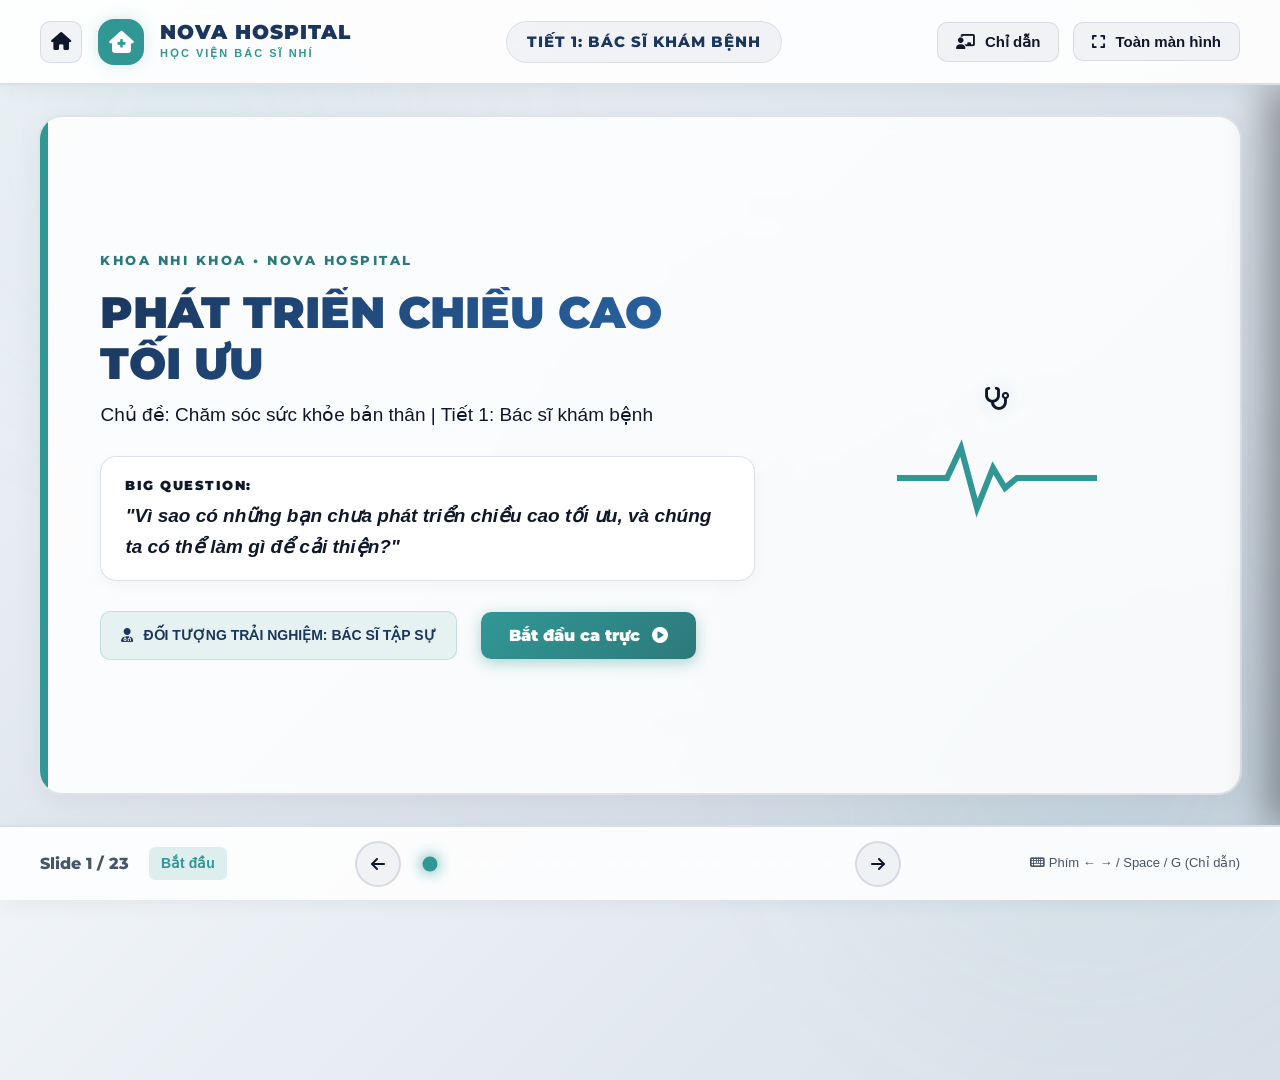
==== commit 055ff357: "Fix font size scaling, restore compact layouts, unify keyboard navigation, add portals fullscreen an" ====
--- a/height_tiet1.html
+++ b/height_tiet1.html
@@ -77,7 +77,7 @@
             </div>
           </div>
           <div class="cover-illustration">
-            <div class="stethoscope-glow" style="font-size: 48pt !important; color: var(--accent-mint); text-shadow: 0 0 20px var(--accent-mint-glow);"><i class="fa-solid fa-stethoscope"></i></div>
+            <div class="stethoscope-glow" style="font-size: 46pt !important color: var(--accent-mint); text-shadow: 0 0 20px var(--accent-mint-glow);"><i class="fa-solid fa-stethoscope"></i></div>
             <div class="heartbeat-line">
               <svg viewBox="0 0 100 40" class="pulse-svg">
                 <path d="M0,20 L25,20 L32,5 L40,35 L48,15 L54,25 L60,20 L100,20" fill="none" stroke="var(--accent-mint)" stroke-width="3" stroke-linecap="round"/>
@@ -104,7 +104,7 @@
       </section>
 
       <!-- Slide 3: Chuẩn bị HĐ1 -->
-      <section class="slide-panel theme-green" id="slide-3" data-stage="HĐ1: Chuẩn bị">
+      <section class="slide-panel theme-green prep-slide" id="slide-3" data-stage="HĐ1: Chuẩn bị">
         <div class="slide-header">
           <span class="breadcrumb">HOẠT ĐỘNG 1 &bull; CHUẨN BỊ CHỌN CA LÂM SÀNG</span>
           <h2 class="slide-title">Chuẩn Bị</h2>
@@ -214,7 +214,7 @@
       </section>
 
       <!-- Slide 5: Đáp án HĐ1 -->
-      <section class="slide-panel theme-green" id="slide-5" data-stage="HĐ1: Đáp án">
+      <section class="slide-panel theme-green prep-slide" id="slide-5" data-stage="HĐ1: Đáp án">
         <div class="slide-header">
           <span class="breadcrumb">HOẠT ĐỘNG 1 &bull; PHÂN TÍCH ĐÁP ÁN</span>
           <h2 class="slide-title">Kết Quả Chẩn Đoán Lâm Sàng</h2>
@@ -222,7 +222,7 @@
         <div class="grid-3-cols" style="gap: 15px; margin-top: 10px;">
           <!-- Card 1 -->
           <div class="info-card glass-panel" style="border-top: 4px solid var(--accent-red); padding: 20px;">
-            <div style="font-size: 32pt !important; margin-bottom: 8px;">🥗</div>
+            <div style="font-size: 36pt !important margin-bottom: 8px;">🥗</div>
             <h3 style="font-family: var(--font-accent); font-weight: 800; color: var(--accent-red); margin-bottom: 10px;">DINH DƯỠNG LỖI</h3>
             <h4 style="font-weight: 700; color: var(--text-main); margin-bottom: 6px;">Thiếu hụt canxi & đạm</h4>
             <p style="color: var(--text-muted); line-height: 1.4;">Ăn vặt thay cơm làm trẻ tích tụ chất béo có hại, thiếu hụt đạm cấu tạo mô cơ, thiếu hụt canxi xây dựng mật độ xương.</p>
@@ -230,7 +230,7 @@
           
           <!-- Card 2 -->
           <div class="info-card glass-panel" style="border-top: 4px solid var(--accent-red); padding: 20px;">
-            <div style="font-size: 32pt !important; margin-bottom: 8px;">😴</div>
+            <div style="font-size: 36pt !important margin-bottom: 8px;">😴</div>
             <h3 style="font-family: var(--font-accent); font-weight: 800; color: var(--accent-red); margin-bottom: 10px;">THIẾU NGỦ SÂU</h3>
             <h4 style="font-weight: 700; color: var(--text-main); margin-bottom: 6px;">Hormone GH suy giảm</h4>
             <p style="color: var(--text-muted); line-height: 1.4;">Ngủ muộn sau 23h làm bỏ lỡ "khung giờ vàng" (22h-02h) giải phóng lượng hormone tăng trưởng GH nhiều nhất của tuyến yên.</p>
@@ -238,7 +238,7 @@
           
           <!-- Card 3 -->
           <div class="info-card glass-panel" style="border-top: 4px solid var(--accent-red); padding: 20px;">
-            <div style="font-size: 32pt !important; margin-bottom: 8px;">🏃</div>
+            <div style="font-size: 36pt !important margin-bottom: 8px;">🏃</div>
             <h3 style="font-family: var(--font-accent); font-weight: 800; color: var(--accent-red); margin-bottom: 10px;">THIẾU VẬN ĐỘNG</h3>
             <h4 style="font-weight: 700; color: var(--text-main); margin-bottom: 6px;">Sụn tiếp hợp bị nén</h4>
             <p style="color: var(--text-muted); line-height: 1.4;">Nằm xem điện thoại liên tục làm khớp xương chây lì, đĩa sụn sinh trưởng ở đầu xương không được kích thích giãn nở chiều dài.</p>
@@ -264,7 +264,7 @@
           </div>
           <div class="infographic-placeholder" style="display: flex; justify-content: center; align-items: center;">
             <div style="background: rgba(49, 151, 149, 0.1); border: 2.5px dashed var(--accent-mint); padding: 30px; border-radius: var(--radius-lg); text-align: center;">
-              <div style="font-size: 46pt !important; color: var(--accent-mint); margin-bottom: 12px;"><i class="fa-solid fa-shield-halved"></i></div>
+              <div style="font-size: 46pt !important color: var(--accent-mint); margin-bottom: 12px;"><i class="fa-solid fa-shield-halved"></i></div>
               <h4 style="font-family: var(--font-accent); font-weight: 800; color: var(--accent-navy); margin-bottom: 6px;">BỘ BA SHIELD SỨC KHỎE</h4>
               <p style="color: var(--text-muted);">Thiếu 1 trong 3 lá chắn, chiều cao sẽ không thể đạt mức tối đa!</p>
             </div>
@@ -289,7 +289,7 @@
       </section>
 
       <!-- Slide 8: Chuẩn bị HĐ2 -->
-      <section class="slide-panel theme-teal" id="slide-8" data-stage="HĐ2: Chuẩn bị">
+      <section class="slide-panel theme-teal prep-slide" id="slide-8" data-stage="HĐ2: Chuẩn bị">
         <div class="slide-header">
           <span class="breadcrumb">HOẠT ĐỘNG 2 &bull; CHUẨN BỊ CA LÂM SÀNG</span>
           <h2 class="slide-title">Chuẩn Bị</h2>
@@ -526,7 +526,7 @@
           </div>
           
           <div style="background: rgba(255,255,255,0.02); border: 2px solid var(--panel-border); border-radius: var(--radius-lg); padding: 24px; text-align: center;">
-            <div style="font-size: 40pt !important; color: var(--accent-teal); margin-bottom: 10px;"><i class="fa-solid fa-bone"></i></div>
+            <div style="font-size: 46pt !important color: var(--accent-teal); margin-bottom: 10px;"><i class="fa-solid fa-bone"></i></div>
             <h4 style="font-family: var(--font-accent); font-weight: 800; color: var(--accent-navy); margin-bottom: 8px;">ĐĂNG KÝ HỆ SỤN TĂNG TRƯỞNG</h4>
             <p style="color: var(--text-muted); line-height: 1.4; text-align: left;">
               1. 🧱 Canxi, Phốt pho & Đạm: Nguyên liệu cốt hóa xương cứng cáp.<br>
@@ -554,7 +554,7 @@
       </section>
 
       <!-- Slide 15: Chuẩn bị HĐ3 -->
-      <section class="slide-panel theme-blue" id="slide-15" data-stage="HĐ3: Chuẩn bị">
+      <section class="slide-panel theme-blue prep-slide" id="slide-15" data-stage="HĐ3: Chuẩn bị">
         <div class="slide-header">
           <span class="breadcrumb">HOẠT ĐỘNG 3 &bull; CHUẨN BỊ KÊ ĐƠN THUỐC</span>
           <h2 class="slide-title">Chuẩn Bị</h2>
@@ -609,7 +609,7 @@
       </section>
 
       <!-- Slide 17: Phác đồ điều trị mẫu (Prescription) -->
-      <section class="slide-panel theme-blue" id="slide-17" data-stage="HĐ3: Phác đồ điều trị">
+      <section class="slide-panel theme-blue prep-slide" id="slide-17" data-stage="HĐ3: Phác đồ điều trị">
         <div class="slide-header">
           <span class="breadcrumb">HOẠT ĐỘNG 3 &bull; ĐƠN THUỐC MẪU BỆNH VIỆN</span>
           <h2 class="slide-title">Đơn Thuốc Phác Đồ Novastars Đạt Chuẩn</h2>
@@ -633,7 +633,7 @@
           </div>
           
           <div class="presc-graphic-box" style="text-align: center; background: rgba(49, 151, 149, 0.05); border: 2.5px dashed var(--accent-mint); padding: 30px; border-radius: var(--radius-lg);">
-            <div style="font-size: 45pt !important; color: var(--accent-mint); margin-bottom: 10px;"><i class="fa-solid fa-notes-medical"></i></div>
+            <div style="font-size: 46pt !important color: var(--accent-mint); margin-bottom: 10px;"><i class="fa-solid fa-notes-medical"></i></div>
             <h4 style="font-family: var(--font-accent); font-weight: 800; color: var(--accent-navy); margin-bottom: 8px;">KÝ TÊN BÁC SĨ</h4>
             <p style="color: var(--text-muted); line-height: 1.4;">Chữ ký của hội đồng bác sĩ nhí khẳng định tính trách nhiệm y đức và hiệu lực điều trị của đơn thuốc.</p>
           </div>
@@ -658,7 +658,7 @@
           </div>
           
           <div style="background: rgba(255,255,255,0.02); border: 2px solid var(--panel-border); border-radius: var(--radius-lg); padding: 24px; text-align: center;">
-            <div style="font-size: 36pt !important; color: var(--accent-teal); margin-bottom: 8px;"><i class="fa-solid fa-file-invoice-dollar"></i></div>
+            <div style="font-size: 36pt !important color: var(--accent-teal); margin-bottom: 8px;"><i class="fa-solid fa-file-invoice-dollar"></i></div>
             <h4 style="font-family: var(--font-accent); font-weight: 800; color: var(--accent-navy); margin-bottom: 6px;">PHÁC ĐỒ PHỤC HỒI CHIỀU CAO</h4>
             <p style="color: var(--text-muted);">Cam kết tuân thủ 100% phác đồ để tối ưu hóa sự nhân lên của đĩa sụn đùi và xương chày.</p>
           </div>
@@ -682,7 +682,7 @@
       </section>
 
       <!-- Slide 20: Chuẩn bị HĐ4 -->
-      <section class="slide-panel theme-orange" id="slide-20" data-stage="HĐ4: Chuẩn bị">
+      <section class="slide-panel theme-orange prep-slide" id="slide-20" data-stage="HĐ4: Chuẩn bị">
         <div class="slide-header">
           <span class="breadcrumb">HOẠT ĐỘNG 4 &bull; CHUẨN BỊ GẤP SỔ TAY MINI</span>
           <h2 class="slide-title">Chuẩn Bị Sổ Tay mini</h2>
@@ -748,7 +748,7 @@
       </section>
 
       <!-- Slide 22: Bản cam kết hành động / Checklist -->
-      <section class="slide-panel theme-orange" id="slide-22" data-stage="HĐ4: Bản cam kết">
+      <section class="slide-panel theme-orange prep-slide" id="slide-22" data-stage="HĐ4: Bản cam kết">
         <div class="slide-header">
           <span class="breadcrumb">HOẠT ĐỘNG 4 &bull; TỰ THĂM KHÁM & CAM KẾT</span>
           <h2 class="slide-title">Bản Cam Kết Bác Sĩ Nhí Hành Động</h2>
@@ -777,7 +777,7 @@
           </div>
           
           <div class="commitment-display-box" style="text-align: center; background: rgba(49, 151, 149, 0.05); border: 2.5px dashed var(--accent-mint); padding: 30px; border-radius: var(--radius-lg);">
-            <div style="font-size: 44pt !important; color: var(--accent-mint); margin-bottom: 10px;"><i class="fa-solid fa-signature"></i></div>
+            <div style="font-size: 46pt !important color: var(--accent-mint); margin-bottom: 10px;"><i class="fa-solid fa-signature"></i></div>
             <h4 style="font-family: var(--font-accent); font-weight: 800; color: var(--accent-navy); margin-bottom: 6px;">CHỮ KÝ BÁC SĨ NHÍ</h4>
             <div class="sig-line" id="v-sig-display" style="font-family: 'Montserrat', sans-serif; font-style: italic; font-weight: bold; color: var(--accent-teal); border-bottom: 2px solid var(--accent-mint); display: inline-block; padding: 0 30px; min-width: 180px; margin-top: 10px;">Bác Sĩ Tập Sự</div>
           </div>
--- a/height_style_master.css
+++ b/height_style_master.css
@@ -397,7 +397,7 @@
 .slide-title {
   font-family: var(--font-accent);
   font-weight: 900;
-  font-size: 34pt; 
+  font-size: 34px; 
   color: #fff;
   line-height: 1.25;
 }
@@ -2229,7 +2229,7 @@
 }
 
 .final-title {
-  font-size: 34pt;
+  font-size: 34px;
   font-weight: 900;
   letter-spacing: 0.5px;
   color: #fff;
@@ -2799,7 +2799,7 @@
    LARGER TYPOGRAPHY & LAYOUT SCALING (USER REQUEST)
    ========================================================================== */
 body {
-  font-size: 22pt !important; /* Scale base font size */
+  font-size: 21px !important; /* Scale base font size */
 }
 
 .slide-panel {
@@ -2807,20 +2807,20 @@
 }
 
 .slide-title {
-  font-size: 46pt !important; /* Larger slide title */
+  font-size: 42px !important; /* Larger slide title */
 }
 
 .breadcrumb {
-  font-size: 18pt !important;
+  font-size: 15px !important;
   letter-spacing: 2px !important;
 }
 
 .prep-card h3 {
-  font-size: 28pt !important;
+  font-size: 24px !important;
 }
 
 .prep-card p {
-  font-size: 22pt !important;
+  font-size: 21px !important;
 }
 
 .item-desc, .record-text, .g-text-desc, .description, .bullet-list li, .numbered-list-styled li, .bullet-list-styled li {
@@ -2849,11 +2849,11 @@
 }
 
 .quiz-question-text {
-  font-size: 28pt !important;
+  font-size: 26px !important;
 }
 
 .quiz-explanation-text {
-  font-size: 22pt !important;
+  font-size: 21px !important;
 }
 
 .game-instruction {
@@ -3091,7 +3091,7 @@
 
 /* Extreme Typography Scaling */
 body {
-  font-size: 22pt !important;
+  font-size: 23px !important;
 }
 
 .slide-panel {
@@ -3099,7 +3099,7 @@
 }
 
 .slide-title {
-  font-size: 46pt !important;
+  font-size: 46px !important;
   font-weight: 900 !important;
 }
 
@@ -3110,50 +3110,50 @@
 }
 
 .prep-card h3 {
-  font-size: 28pt !important;
+  font-size: 26px !important;
 }
 
 .prep-card p {
-  font-size: 22pt !important;
+  font-size: 23px !important;
 }
 
 .item-desc, .record-text, .g-text-desc, .description, .bullet-list li, .numbered-list-styled li, .bullet-list-styled li {
-  font-size: 22pt !important;
+  font-size: 22px !important;
   line-height: 1.6 !important;
 }
 
 .medical-table th {
-  font-size: 22pt !important;
+  font-size: 22px !important;
   padding: 14px 18px !important;
 }
 
 .medical-table td {
-  font-size: 22pt !important;
+  font-size: 21px !important;
   padding: 14px 18px !important;
   line-height: 1.5 !important;
 }
 
 .checklist-items label, .checkbox-container, .checkbox-container span {
-  font-size: 22pt !important;
+  font-size: 21px !important;
 }
 
 .quiz-question-text {
-  font-size: 30pt !important;
+  font-size: 28px !important;
   line-height: 1.5 !important;
 }
 
 .quiz-explanation-text {
-  font-size: 22pt !important;
+  font-size: 23px !important;
 }
 
 .game-instruction {
-  font-size: 22pt !important;
+  font-size: 21px !important;
 }
 
 .ready-stamp-badge, #approved-stamp-badge {
   width: 140px !important;
   height: 140px !important;
-  font-size: 18pt !important;
+  font-size: 13px !important;
   border-width: 4px !important;
 }
 
@@ -3549,7 +3549,7 @@
   }
   
   .certificate-badge-card .cert-title-huge {
-    font-size: 28pt !important;
+    font-size: 26px !important;
     font-weight: 900 !important;
     color: #1A365D !important;
   }
@@ -3561,7 +3561,7 @@
   }
   
   .certificate-badge-card .cert-name {
-    font-size: 28pt !important;
+    font-size: 24px !important;
     font-weight: 900 !important;
     color: #1A365D !important;
   }
@@ -3856,7 +3856,7 @@
   }
   
   .certificate-badge-card .cert-title-huge {
-    font-size: 28pt !important;
+    font-size: 26px !important;
     font-weight: 900 !important;
     color: #1A365D !important;
   }
@@ -3868,7 +3868,7 @@
   }
   
   .certificate-badge-card .cert-name {
-    font-size: 28pt !important;
+    font-size: 24px !important;
     font-weight: 900 !important;
     color: #1A365D !important;
   }
@@ -3947,19 +3947,19 @@
   }
   
   .certificate-badge-card .cert-title-huge {
-    font-size: 28pt !important;
+    font-size: 24px !important;
     font-weight: 900 !important;
     color: #1A365D !important;
   }
   
   .certificate-badge-card .cert-subtitle-teal {
-    font-size: 18pt !important;
+    font-size: 15px !important;
     font-weight: 800 !important;
     color: #319795 !important;
   }
   
   .certificate-badge-card .cert-name {
-    font-size: 28pt !important;
+    font-size: 24px !important;
     font-weight: 900 !important;
     color: #1A365D !important;
     border-bottom: 2px dashed #cbd5e1 !important;
@@ -4021,7 +4021,7 @@
   font-family: var(--font-accent) !important;
   font-weight: 900 !important;
   color: var(--accent-navy) !important;
-  font-size: 28pt !important;
+  font-size: 24px !important;
   letter-spacing: 1px !important;
   margin-bottom: 2px !important;
 }
@@ -4030,7 +4030,7 @@
   font-family: var(--font-accent) !important;
   font-weight: 800 !important;
   color: var(--accent-mint) !important;
-  font-size: 18pt !important;
+  font-size: 15px !important;
   letter-spacing: 0.5px !important;
   margin-bottom: 6px !important;
 }
@@ -4043,7 +4043,7 @@
   font-family: var(--font-accent) !important;
   font-weight: 900 !important;
   color: var(--accent-navy) !important;
-  font-size: 28pt !important;
+  font-size: 26px !important;
   border-bottom: 2px dashed #cbd5e1 !important;
   display: inline-block !important;
   padding-bottom: 2px !important;
@@ -4131,7 +4131,7 @@
 }
 
 .certificate-badge-card .cert-title-huge {
-  font-size: 28pt !important;
+  font-size: 24px !important;
   font-weight: 900 !important;
   color: var(--accent-navy) !important;
   margin-top: 5px !important;
@@ -4139,7 +4139,7 @@
 }
 
 .certificate-badge-card .cert-subtitle-teal {
-  font-size: 18pt !important;
+  font-size: 15px !important;
   font-weight: 800 !important;
   color: var(--accent-mint) !important;
   margin-bottom: 6px !important;
@@ -4161,7 +4161,7 @@
 }
 
 .certificate-badge-card .cert-name {
-  font-size: 28pt !important;
+  font-size: 26px !important;
   font-weight: 900 !important;
   color: var(--accent-navy) !important;
   border-bottom: 2px dashed #cbd5e1 !important;
@@ -4210,11 +4210,11 @@
   }
   
   .certificate-badge-card .cert-title-huge {
-    font-size: 28pt !important;
+    font-size: 24px !important;
   }
   
   .certificate-badge-card .cert-subtitle-teal {
-    font-size: 18pt !important;
+    font-size: 15px !important;
   }
   
   .certificate-badge-card .cert-small-text {
@@ -4222,7 +4222,7 @@
   }
   
   .certificate-badge-card .cert-name {
-    font-size: 28pt !important;
+    font-size: 26px !important;
   }
   
   .certificate-badge-card .cert-footer p {
@@ -4333,7 +4333,7 @@
 }
 
 .custom-alert-message {
-  font-size: 18pt !important;
+  font-size: 15px !important;
   color: #2d3748 !important;
   line-height: 1.5 !important;
   margin-bottom: 20px !important;
@@ -4364,3 +4364,94 @@
     display: none !important;
   }
 }
+
+
+/* ==========================================================================
+   SLIDE CONTENT TYPOGRAPHY OVERRIDES (USER READABILITY REQUIREMENTS)
+   ========================================================================== */
+.slide-panel .slide-title,
+.slide-frame .slide-title {
+  font-size: 46pt !important;
+  font-weight: 900 !important;
+}
+
+.slide-panel .sub-title,
+.slide-frame .sub-title {
+  font-size: 30pt !important;
+  font-weight: 800 !important;
+}
+
+.slide-panel .item-desc,
+.slide-panel .record-text,
+.slide-panel .description,
+.slide-panel .bullet-list li,
+.slide-panel .numbered-list-styled li,
+.slide-panel .bullet-list-styled li,
+.slide-panel .quiz-explanation-text,
+.slide-panel .game-instruction,
+.slide-panel td,
+.slide-panel th,
+.slide-frame .item-desc,
+.slide-frame .record-text,
+.slide-frame .description,
+.slide-frame .bullet-list li,
+.slide-frame .numbered-list-styled li,
+.slide-frame .bullet-list-styled li {
+  font-size: 22pt !important;
+  line-height: 1.6 !important;
+}
+
+.slide-panel .quiz-question-text,
+.slide-frame .quiz-question-text {
+  font-size: 30pt !important;
+  line-height: 1.5 !important;
+}
+
+/* Slide internal buttons */
+.slide-panel .action-btn:not(#fullscreen-toggle):not(#teacher-guide-toggle) {
+  font-size: 20pt !important;
+  padding: 12px 28px !important;
+}
+
+/* ==========================================================================
+   PREPARATION & GUIDELINES SLIDES (USER SMALLER TITLE / LARGER CONTENT REQ)
+   ========================================================================== */
+.slide-panel.prep-slide .slide-title,
+.slide-panel.guide-slide .slide-title,
+.prep-slide .slide-title,
+.guide-slide .slide-title {
+  font-size: 34pt !important;
+}
+
+/* Make content cards in prep slides larger */
+.prep-slide .instructions-card p,
+.prep-slide .instructions-card li,
+.prep-slide .instructions-card div:not(.timer-widget):not(.timer-display):not(.timer-controls):not(.timer-icon),
+.prep-slide .prep-card p,
+.prep-slide .prep-card li,
+.prep-slide .prep-card h3,
+.prep-slide .info-card p,
+.prep-slide .info-card li,
+.prep-slide .glass-panel p,
+.prep-slide .glass-panel li,
+.guide-slide .instructions-card p,
+.guide-slide .instructions-card li,
+.guide-slide .instructions-card div:not(.timer-widget):not(.timer-display):not(.timer-controls):not(.timer-icon),
+.guide-slide .prep-card p,
+.guide-slide .prep-card li,
+.guide-slide .prep-card h3,
+.guide-slide .info-card p,
+.guide-slide .info-card li,
+.guide-slide .glass-panel p,
+.guide-slide .glass-panel li {
+  font-size: 24pt !important;
+  line-height: 1.6 !important;
+}
+
+.prep-slide .prep-card h3,
+.prep-slide .info-card h3,
+.guide-slide .prep-card h3 {
+  font-size: 28pt !important;
+  font-weight: 800 !important;
+  margin-bottom: 12px !important;
+}
